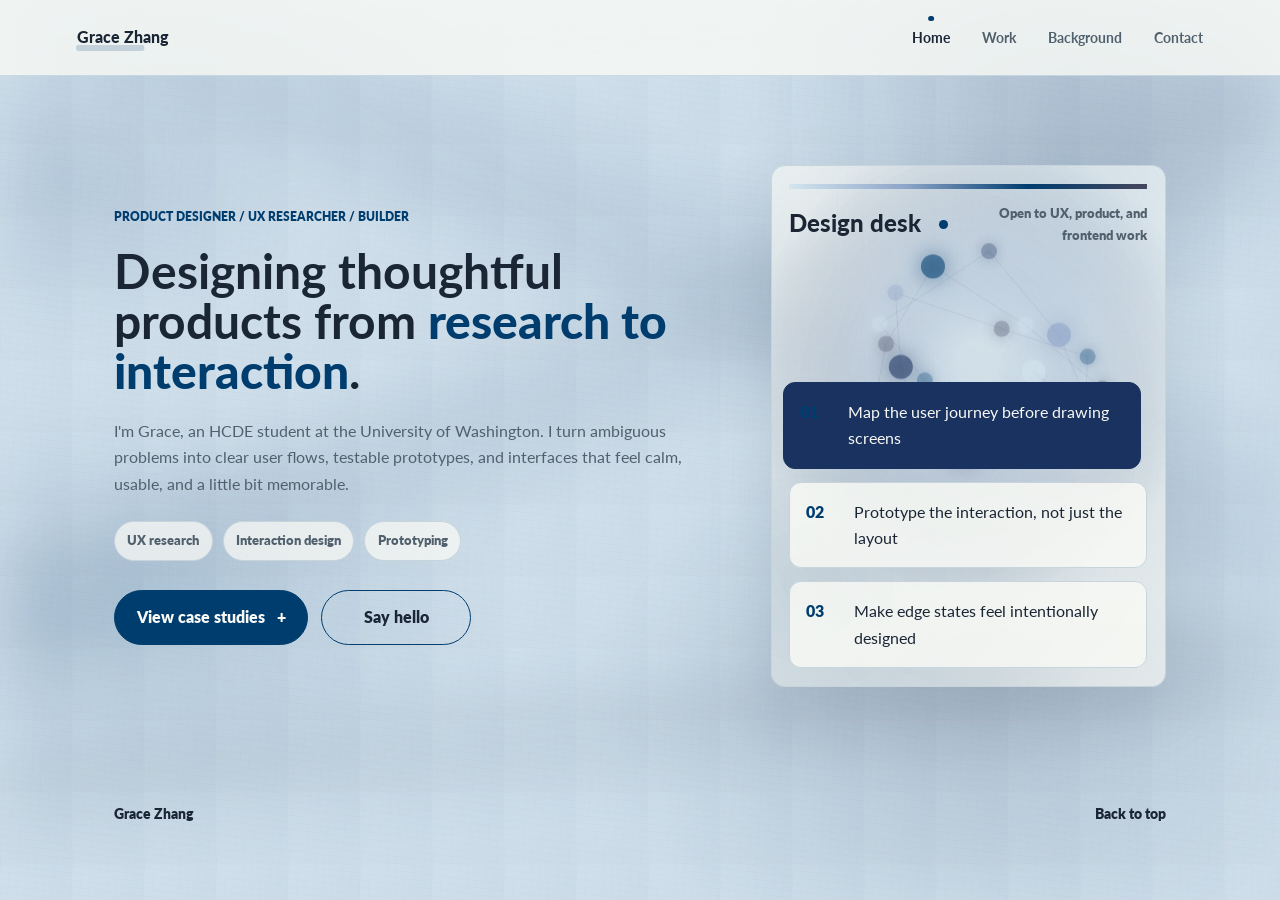
==== index.html @ 39a359a8 "Simplify footer labels" ====
<!doctype html>
<html lang="en">
  <head>
    <meta charset="UTF-8" />
    <meta name="viewport" content="width=device-width, initial-scale=1.0" />
    <meta
      name="description"
      content="Grace Zhang is a designer and engineer creating thoughtful, accessible digital products."
    />
    <title>Grace Zhang | Portfolio</title>
    <link rel="preconnect" href="https://fonts.googleapis.com" />
    <link rel="preconnect" href="https://fonts.gstatic.com" crossorigin />
    <link
      href="https://fonts.googleapis.com/css2?family=Lato:wght@400;700;900&display=swap"
      rel="stylesheet"
    />
    <link rel="stylesheet" href="assets/css/styles.css" />
  </head>
  <body data-page="home">
    <div class="cursor-dot" aria-hidden="true"></div>

    <header class="site-header" data-header>
      <a class="brand magnetic" href="./" aria-label="Grace Zhang home">Grace Zhang</a>
      <button class="nav-toggle" type="button" aria-label="Open navigation" aria-expanded="false">
        <span></span>
        <span></span>
      </button>
      <nav class="site-nav" aria-label="Primary navigation">
        <a class="active magnetic" data-page="home" href="./">Home</a>
        <a class="magnetic" data-page="work" href="work/">Work</a>
        <a class="magnetic" data-page="background" href="background/">Background</a>
        <a class="magnetic" data-page="contact" href="contact/">Contact</a>
      </nav>
    </header>

    <main>
      <section class="hero section-shell" id="home">
        <div class="hero-copy reveal">
          <p class="eyebrow">Product Designer / UX Researcher / Builder</p>
          <h1>
            Designing thoughtful products from
            <span>research to interaction</span>.
          </h1>
          <p class="lede">
            I'm Grace, an HCDE student at the University of Washington. I turn ambiguous
            problems into clear user flows, testable prototypes, and interfaces that feel calm,
            usable, and a little bit memorable.
          </p>
          <div class="hero-proof" aria-label="Portfolio focus areas">
            <span>UX research</span>
            <span>Interaction design</span>
            <span>Prototyping</span>
          </div>
          <div class="hero-actions">
            <a class="button primary magnetic" href="work/">
              View case studies
              <span aria-hidden="true">+</span>
            </a>
            <a class="button ghost magnetic" href="contact/">Say hello</a>
          </div>
        </div>

        <div class="signal-lab reveal" data-tilt>
          <canvas class="signal-canvas" data-signal-canvas aria-hidden="true"></canvas>
          <div class="lab-header">
            <span>Design desk</span>
            <span class="pulse">Open to UX, product, and frontend work</span>
          </div>
          <div class="note-stack" aria-label="Current design interests">
            <button class="note active" type="button" data-note="systems">
              <span>01</span>
              Map the user journey before drawing screens
            </button>
            <button class="note" type="button" data-note="access">
              <span>02</span>
              Prototype the interaction, not just the layout
            </button>
            <button class="note" type="button" data-note="motion">
              <span>03</span>
              Make edge states feel intentionally designed
            </button>
          </div>
        </div>
      </section>
    </main>

    <footer class="site-footer">
      <span>Grace Zhang</span>
      <a href="./">Back to top</a>
    </footer>

    <script src="assets/js/script.js"></script>
  </body>
</html>
---- assets/css/styles.css ----
:root {
  --paper: #f8f9f5;
  --paper-warm: #eef4f5;
  --ink: #1b2635;
  --muted: #51606d;
  --line: #c7d4dc;
  --moon-white: #d4e5ef;
  --star-blue: #bcd4e7;
  --clear-mountain: #a3bbd8;
  --orient-white: #8ba3c7;
  --soft-blue: #6b798e;
  --pine-blue: #455a78;
  --green-black: #45475e;
  --deep-blue: #003d6f;
  --dark-wash: #19325f;
  --focus: #005f9f;
  --white: #ffffff;
  --shadow: 0 22px 70px rgba(25, 38, 55, 0.12);
}

* {
  box-sizing: border-box;
}

html {
  scroll-behavior: smooth;
}

body {
  margin: 0;
  background:
    radial-gradient(ellipse at 18% 8%, rgba(212, 229, 239, 0.78), transparent 25rem),
    radial-gradient(ellipse at 92% 22%, rgba(139, 163, 199, 0.4), transparent 24rem),
    radial-gradient(ellipse at 70% 88%, rgba(0, 61, 111, 0.16), transparent 28rem),
    linear-gradient(180deg, rgba(255, 255, 255, 0.5), transparent 28rem),
    linear-gradient(90deg, rgba(27, 38, 53, 0.026) 1px, transparent 1px),
    linear-gradient(rgba(27, 38, 53, 0.023) 1px, transparent 1px),
    var(--paper);
  background-size: 72px 72px;
  color: var(--ink);
  font-family: Lato, system-ui, -apple-system, BlinkMacSystemFont, "Segoe UI", sans-serif;
  font-size: 16px;
  line-height: 1.65;
  min-height: 100vh;
  position: relative;
}

body::before,
body::after {
  content: "";
  inset: 0;
  pointer-events: none;
  position: fixed;
  z-index: -1;
}

body::before {
  background:
    radial-gradient(ellipse at 5% 20%, rgba(0, 61, 111, 0.13), transparent 16rem),
    radial-gradient(ellipse at 83% 10%, rgba(25, 50, 95, 0.18), transparent 19rem),
    radial-gradient(ellipse at 9% 68%, rgba(0, 61, 111, 0.14), transparent 24rem),
    radial-gradient(ellipse at 76% 78%, rgba(69, 90, 120, 0.22), transparent 23rem),
    linear-gradient(158deg, transparent 0 38%, rgba(25, 50, 95, 0.07) 41% 45%, transparent 51%),
    linear-gradient(24deg, transparent 0 58%, rgba(0, 61, 111, 0.08) 61% 66%, transparent 72%),
    linear-gradient(174deg, transparent 0 72%, rgba(107, 121, 142, 0.12) 73% 78%, transparent 83%);
  filter: blur(28px);
  opacity: 0.98;
}

body::after {
  background-image:
    radial-gradient(circle at 22% 18%, rgba(255, 255, 255, 0.45), transparent 11rem),
    radial-gradient(circle at 90% 58%, rgba(255, 255, 255, 0.36), transparent 13rem),
    repeating-linear-gradient(7deg, rgba(27, 38, 53, 0.018) 0 1px, transparent 1px 7px),
    repeating-linear-gradient(93deg, rgba(27, 38, 53, 0.014) 0 1px, transparent 1px 9px);
  mix-blend-mode: multiply;
  opacity: 0.5;
}

.ink-wash {
  background:
    radial-gradient(circle at 42% 46%, rgba(0, 61, 111, 0.2), rgba(139, 163, 199, 0.14) 34%, transparent 68%),
    radial-gradient(circle at 64% 35%, rgba(212, 229, 239, 0.28), transparent 28%),
    radial-gradient(circle at 30% 72%, rgba(25, 50, 95, 0.12), transparent 36%);
  border-radius: 46% 54% 52% 48% / 42% 52% 48% 58%;
  filter: blur(9px);
  height: var(--ink-size, 13rem);
  left: var(--ink-x, 50%);
  mix-blend-mode: multiply;
  opacity: 0;
  pointer-events: none;
  position: fixed;
  top: var(--ink-y, 50%);
  transform: translate(-50%, -50%) scale(0.36) rotate(var(--ink-rotate, 0deg));
  width: var(--ink-size, 13rem);
  z-index: 12;
}

.ink-wash::after {
  background:
    repeating-linear-gradient(11deg, rgba(255, 255, 255, 0.18) 0 1px, transparent 1px 8px),
    repeating-linear-gradient(97deg, rgba(27, 38, 53, 0.04) 0 1px, transparent 1px 10px);
  border-radius: inherit;
  content: "";
  inset: 0;
  mix-blend-mode: screen;
  opacity: 0.4;
  position: absolute;
}

.ink-wash.is-visible {
  animation: inkBloom 900ms ease-out forwards;
}

body.nav-open {
  overflow: hidden;
}

a {
  color: inherit;
  text-decoration: none;
}

main a:not(.button):not(.case-card a):not(.contact-link) {
  text-decoration: underline;
  text-decoration-thickness: 0.08em;
  text-underline-offset: 0.18em;
}

button {
  font: inherit;
}

:focus-visible {
  outline: 3px solid var(--focus);
  outline-offset: 4px;
}

.cursor-dot {
  display: none;
}

.site-header {
  align-items: center;
  background: rgba(248, 249, 245, 0.82);
  backdrop-filter: blur(20px) saturate(120%);
  border-bottom: 1px solid rgba(139, 163, 199, 0.36);
  display: flex;
  height: 76px;
  justify-content: space-between;
  left: 0;
  padding: 0 clamp(1.2rem, 6vw, 5rem);
  position: sticky;
  top: 0;
  transition: box-shadow 180ms ease, height 180ms ease;
  width: 100%;
  z-index: 20;
}

.site-header.scrolled {
  box-shadow: 0 14px 42px rgba(25, 50, 95, 0.09);
  height: 66px;
}

.brand {
  align-items: center;
  color: var(--ink);
  display: inline-flex;
  font-size: 1rem;
  font-weight: 900;
  height: 2.5rem;
  justify-content: center;
  min-width: max-content;
  position: relative;
}

.brand::after {
  background: rgba(0, 61, 111, 0.18);
  border-radius: 999px;
  bottom: 0.42rem;
  content: "";
  height: 0.38rem;
  left: -0.08rem;
  position: absolute;
  right: -0.08rem;
  transform: scaleX(0.72);
  transform-origin: left;
  transition: transform 180ms ease, background 180ms ease;
  z-index: -1;
}

.brand:hover::after {
  background: rgba(0, 61, 111, 0.26);
  transform: scaleX(1);
}

.site-nav {
  align-items: center;
  display: flex;
  gap: clamp(1rem, 2.8vw, 2rem);
  font-size: 0.875rem;
  font-weight: 700;
}

.site-nav a {
  color: var(--muted);
  position: relative;
  transition: color 180ms ease;
}

.site-nav a::before {
  background: var(--deep-blue);
  border-radius: 50%;
  content: "";
  height: 0.36rem;
  left: 50%;
  opacity: 0;
  position: absolute;
  top: -0.64rem;
  transform: translateX(-50%) scale(0.3);
  transition: opacity 180ms ease, transform 180ms ease;
  width: 0.36rem;
}

.site-nav a:hover,
.site-nav a.active {
  color: var(--ink);
}

.site-nav a:hover::before,
.site-nav a.active::before {
  opacity: 1;
  transform: translateX(-50%) scale(1);
}

.nav-toggle {
  background: transparent;
  border: 0;
  display: none;
  height: 2.5rem;
  padding: 0;
  position: relative;
  width: 2.5rem;
}

.nav-toggle span {
  background: var(--ink);
  display: block;
  height: 2px;
  left: 0.55rem;
  position: absolute;
  transition: transform 180ms ease;
  width: 1.45rem;
}

.nav-toggle span:first-child {
  top: 0.9rem;
}

.nav-toggle span:last-child {
  top: 1.45rem;
}

.nav-open .nav-toggle span:first-child {
  transform: translateY(0.28rem) rotate(45deg);
}

.nav-open .nav-toggle span:last-child {
  transform: translateY(-0.28rem) rotate(-45deg);
}

.section-shell {
  margin: 0 auto;
  max-width: 1180px;
  padding: clamp(3.5rem, 6vw, 5.25rem) clamp(1.2rem, 5vw, 4rem);
}

.hero {
  align-items: center;
  display: grid;
  gap: clamp(2rem, 5vw, 4rem);
  grid-template-columns: minmax(0, 1.02fr) minmax(280px, 0.68fr);
  min-height: min(700px, calc(100vh - 76px));
}

.eyebrow {
  color: var(--deep-blue);
  font-size: 0.75rem;
  font-weight: 800;
  letter-spacing: 0;
  margin: 0 0 1.25rem;
  text-transform: uppercase;
}

h1,
h2,
h3,
p {
  margin-top: 0;
}

h1,
h2 {
  letter-spacing: 0;
}

h1 {
  font-size: clamp(2.25rem, 4vw, 3rem);
  line-height: 1.04;
  margin-bottom: 1.35rem;
  max-width: 720px;
}

.page-title {
  font-size: clamp(2.25rem, 3.5vw, 3rem);
  line-height: 1.12;
  margin-bottom: 0;
  max-width: 760px;
}

h1 span {
  color: var(--deep-blue);
  font-style: normal;
  font-weight: 900;
}

h2 {
  font-size: clamp(1.5rem, 2.4vw, 2rem);
  line-height: 1.08;
  margin-bottom: 0;
  max-width: 820px;
}

h3 {
  font-size: clamp(1.25rem, 1.8vw, 1.5rem);
  line-height: 1.12;
  margin-bottom: 1rem;
}

.case-content h2 {
  font-size: clamp(1.5rem, 2.4vw, 2rem);
  line-height: 1.12;
  margin-bottom: 1rem;
}

.lede {
  color: var(--muted);
  font-size: clamp(1rem, 1.2vw, 1.125rem);
  max-width: 36rem;
}

.hero-proof {
  display: flex;
  flex-wrap: wrap;
  gap: 0.6rem;
  margin-top: 1.5rem;
}

.hero-proof span {
  background: rgba(248, 249, 245, 0.74);
  border: 1px solid var(--line);
  border-radius: 999px;
  color: var(--muted);
  font-size: 0.8125rem;
  font-weight: 800;
  padding: 0.52rem 0.78rem;
}

.hero-actions {
  display: flex;
  flex-wrap: wrap;
  gap: 0.8rem;
  margin-top: 1.8rem;
}

.button {
  align-items: center;
  border: 1px solid var(--deep-blue);
  border-radius: 999px;
  display: inline-flex;
  font-weight: 800;
  gap: 0.75rem;
  justify-content: center;
  min-height: 3.4rem;
  min-width: 9.4rem;
  padding: 0.85rem 1.35rem;
  transition: background 180ms ease, color 180ms ease, transform 180ms ease, box-shadow 180ms ease;
}

.button.primary {
  background: var(--deep-blue);
  color: var(--paper);
}

.button.ghost {
  color: var(--ink);
}

.button:hover {
  box-shadow: 0 16px 34px rgba(0, 61, 111, 0.16);
  transform: translateY(-3px);
}

.button.primary:hover {
  background: var(--dark-wash);
  border-color: var(--dark-wash);
}

.signal-lab {
  background:
    radial-gradient(ellipse at 50% 48%, rgba(25, 50, 95, 0.12), transparent 17rem),
    radial-gradient(circle at 80% 10%, rgba(212, 229, 239, 0.54), transparent 18rem),
    radial-gradient(circle at 10% 80%, rgba(0, 61, 111, 0.13), transparent 18rem),
    rgba(248, 249, 245, 0.68);
  border: 1px solid var(--line);
  border-radius: 14px;
  box-shadow: var(--shadow);
  min-height: 420px;
  overflow: hidden;
  padding: 1.1rem;
  position: relative;
  transform-style: preserve-3d;
  transition: transform 180ms ease;
}

.signal-lab::after {
  background:
    linear-gradient(90deg, var(--moon-white), var(--orient-white), var(--deep-blue), var(--green-black));
  content: "";
  height: 5px;
  left: 1.1rem;
  position: absolute;
  right: 1.1rem;
  top: 1.1rem;
}

.signal-canvas {
  height: 100%;
  inset: 0;
  position: absolute;
  width: 100%;
}

.lab-header,
.note-stack {
  position: relative;
  z-index: 2;
}

.lab-header {
  align-items: flex-start;
  display: flex;
  justify-content: space-between;
  padding-top: 1.2rem;
}

.lab-header span:first-child {
  font-size: 1.5rem;
  font-weight: 900;
}

.pulse {
  align-items: center;
  color: var(--muted);
  display: inline-flex;
  font-size: 0.8125rem;
  font-weight: 800;
  gap: 0.5rem;
  max-width: 13rem;
  text-align: right;
}

.pulse::before {
  animation: pulse 1500ms ease-in-out infinite;
  background: var(--deep-blue);
  border-radius: 50%;
  content: "";
  flex: 0 0 auto;
  height: 0.55rem;
  width: 0.55rem;
}

.note-stack {
  display: grid;
  gap: 0.8rem;
  margin-top: 8.5rem;
}

.note {
  background: rgba(248, 249, 245, 0.84);
  border: 1px solid var(--line);
  border-radius: 12px;
  color: var(--ink);
  cursor: pointer;
  display: grid;
  gap: 0.7rem;
  grid-template-columns: 2.25rem 1fr;
  padding: 1rem;
  text-align: left;
  transition: background 180ms ease, border-color 180ms ease, transform 180ms ease;
}

.note span {
  color: var(--deep-blue);
  font-weight: 800;
}

.note:hover,
.note.active {
  background: var(--dark-wash);
  border-color: var(--dark-wash);
  color: var(--paper);
  transform: translateX(-6px);
}

.section-kicker {
  display: grid;
  gap: 1.2rem;
  grid-template-columns: minmax(8rem, 0.2fr) 1fr;
  margin-bottom: clamp(1.5rem, 4vw, 2.5rem);
}

.work {
  border-top: 1px solid var(--line);
}

.project-filters {
  display: flex;
  flex-wrap: wrap;
  gap: 0.7rem;
  justify-content: flex-end;
  margin: 0 0 1.4rem;
}

.filter {
  background: transparent;
  border: 1px solid var(--line);
  border-radius: 999px;
  color: var(--muted);
  cursor: pointer;
  font-weight: 800;
  padding: 0.55rem 0.95rem;
  transition: background 180ms ease, border-color 180ms ease, color 180ms ease, transform 180ms ease;
}

.filter:hover,
.filter.active {
  background: var(--deep-blue);
  border-color: var(--deep-blue);
  color: var(--paper);
  transform: translateY(-2px);
}

.case-grid {
  display: grid;
  gap: 1.1rem;
  grid-template-columns: repeat(2, minmax(0, 1fr));
}

.case-card {
  background:
    radial-gradient(ellipse at 0% 100%, rgba(0, 61, 111, 0.08), transparent 16rem),
    radial-gradient(circle at 100% 0%, rgba(212, 229, 239, 0.42), transparent 13rem),
    rgba(248, 249, 245, 0.8);
  border: 1px solid var(--line);
  border-radius: 14px;
  overflow: hidden;
  transition: border-color 180ms ease, box-shadow 180ms ease, transform 180ms ease;
}

.case-card.featured {
  grid-column: 1 / -1;
}

.case-card a {
  display: grid;
  min-height: 100%;
}

.case-card.featured a {
  grid-template-columns: minmax(0, 0.92fr) minmax(320px, 1fr);
}

.case-card:hover {
  border-color: rgba(0, 61, 111, 0.42);
  box-shadow: var(--shadow);
  transform: translateY(-5px);
}

.case-card:hover .case-visual::after,
.contact-link:hover::after,
.timeline-item:hover::after {
  opacity: 1;
  transform: scale(1);
}

.case-visual {
  align-items: center;
  display: flex;
  justify-content: center;
  min-height: 18.5rem;
  overflow: hidden;
  padding: clamp(1.4rem, 4vw, 2.5rem);
  position: relative;
}

.case-visual::before {
  border: 1px solid rgba(27, 38, 53, 0.12);
  content: "";
  inset: 1rem;
  position: absolute;
}

.case-visual::after {
  background:
    radial-gradient(ellipse at center, rgba(0, 61, 111, 0.16), rgba(139, 163, 199, 0.08) 44%, transparent 72%);
  border-radius: 50% 43% 55% 45%;
  content: "";
  filter: blur(10px);
  height: 14rem;
  opacity: 0;
  position: absolute;
  right: -2rem;
  top: -2rem;
  transform: scale(0.8);
  transition: opacity 420ms ease, transform 420ms ease;
  width: 14rem;
}

.visual-carevan {
  background:
    radial-gradient(circle at 72% 20%, rgba(248, 249, 245, 0.86), transparent 13rem),
    radial-gradient(circle at 10% 75%, rgba(0, 61, 111, 0.2), transparent 16rem),
    linear-gradient(135deg, rgba(139, 163, 199, 0.34), transparent 54%),
    #eef4f5;
}

.visual-makeup {
  background:
    radial-gradient(circle at 80% 18%, rgba(248, 249, 245, 0.9), transparent 12rem),
    linear-gradient(135deg, rgba(188, 212, 231, 0.68), transparent 56%),
    #f3f7f8;
}

.visual-robot {
  background:
    radial-gradient(circle at 20% 80%, rgba(0, 61, 111, 0.18), transparent 15rem),
    linear-gradient(135deg, rgba(107, 121, 142, 0.24), transparent 58%),
    #eef3f5;
}

.visual-safemic {
  background:
    radial-gradient(circle at 82% 24%, rgba(248, 249, 245, 0.84), transparent 12rem),
    linear-gradient(135deg, rgba(69, 90, 120, 0.22), transparent 55%),
    #eff4f5;
}

.visual-basil {
  background:
    radial-gradient(circle at 74% 22%, rgba(248, 249, 245, 0.86), transparent 13rem),
    linear-gradient(135deg, rgba(163, 187, 216, 0.32), transparent 56%),
    repeating-linear-gradient(45deg, rgba(139, 163, 199, 0.2) 0 1px, transparent 1px 22px),
    #f8f9f5;
}

.visual-subzero {
  background:
    radial-gradient(circle at 80% 20%, rgba(248, 249, 245, 0.82), transparent 13rem),
    linear-gradient(135deg, rgba(25, 50, 95, 0.16), transparent 55%),
    #eef1f4;
}

.mock-window {
  background: var(--paper);
  border: 1px solid rgba(27, 38, 53, 0.18);
  border-radius: 12px;
  box-shadow: 0 22px 70px rgba(25, 50, 95, 0.14);
  display: grid;
  gap: 1rem;
  max-width: 38rem;
  padding: 1rem;
  position: relative;
  width: 100%;
  z-index: 1;
}

.mock-topbar {
  background:
    radial-gradient(circle at 0.5rem 50%, var(--moon-white) 0 0.22rem, transparent 0.24rem),
    radial-gradient(circle at 1.35rem 50%, var(--orient-white) 0 0.22rem, transparent 0.24rem),
    radial-gradient(circle at 2.2rem 50%, var(--deep-blue) 0 0.22rem, transparent 0.24rem),
    rgba(27, 38, 53, 0.06);
  border-radius: 999px;
  height: 1.2rem;
}

.mock-layout {
  display: grid;
  gap: 0.75rem;
  grid-template-columns: 1fr 1fr;
}

.mock-layout span {
  background: rgba(139, 163, 199, 0.22);
  border: 1px solid rgba(69, 90, 120, 0.16);
  border-radius: 10px;
  min-height: 5.5rem;
}

.mock-layout span:first-child {
  background: var(--dark-wash);
  grid-row: span 2;
  min-height: 12rem;
}

.mock-timeline {
  display: grid;
  gap: 0.55rem;
}

.mock-timeline i {
  background: rgba(27, 38, 53, 0.1);
  border-radius: 999px;
  display: block;
  height: 0.65rem;
}

.mock-timeline i:nth-child(2) {
  width: 78%;
}

.mock-timeline i:nth-child(3) {
  width: 56%;
}

.phone-frame {
  background: var(--dark-wash);
  border-radius: 2rem;
  box-shadow: 0 22px 70px rgba(25, 50, 95, 0.18);
  display: grid;
  gap: 0.75rem;
  min-height: 19rem;
  padding: 2.2rem 1rem 1rem;
  position: relative;
  width: min(13rem, 72%);
  z-index: 1;
}

.phone-frame::before {
  background: rgba(251, 250, 246, 0.5);
  border-radius: 999px;
  content: "";
  height: 0.34rem;
  left: 50%;
  position: absolute;
  top: 0.9rem;
  transform: translateX(-50%);
  width: 3rem;
}

.phone-frame span,
.phone-frame strong {
  background: var(--paper);
  border-radius: 8px;
  display: block;
}

.phone-frame span {
  min-height: 3rem;
}

.phone-frame span:nth-child(2) {
  background: var(--star-blue);
}

.phone-frame strong {
  min-height: 5.5rem;
}

.motion-board {
  display: grid;
  gap: 0.8rem;
  grid-template-columns: repeat(2, minmax(0, 1fr));
  position: relative;
  width: min(22rem, 86%);
  z-index: 1;
}

.motion-board span {
  aspect-ratio: 1;
  background: var(--paper);
  border: 1px solid rgba(27, 38, 53, 0.14);
  border-radius: 12px;
  box-shadow: 0 18px 50px rgba(25, 50, 95, 0.1);
}

.motion-board span:nth-child(1) {
  background: var(--deep-blue);
}

.motion-board span:nth-child(2) {
  background: var(--paper);
  transform: translateY(1.2rem);
}

.motion-board span:nth-child(3) {
  background: var(--pine-blue);
}

.motion-board span:nth-child(4) {
  background: var(--moon-white);
  transform: translateY(-1.2rem);
}

.app-preview {
  align-items: end;
  display: flex;
  gap: 0.9rem;
  justify-content: center;
  position: relative;
  width: min(24rem, 94%);
  z-index: 1;
}

.app-preview strong {
  color: var(--ink);
  font-size: clamp(2.25rem, 4vw, 3rem);
  font-weight: 900;
  line-height: 0.78;
  margin-left: 0.3rem;
}

.app-phone {
  background: var(--dark-wash);
  border-radius: 1.45rem;
  box-shadow: 0 18px 52px rgba(25, 26, 30, 0.16);
  display: grid;
  gap: 0.45rem;
  padding: 1.35rem 0.55rem 0.55rem;
  position: relative;
  width: 5.4rem;
}

.app-phone.small {
  width: 4.5rem;
}

.app-phone::before {
  background: rgba(251, 250, 246, 0.58);
  border-radius: 999px;
  content: "";
  height: 0.24rem;
  left: 50%;
  position: absolute;
  top: 0.55rem;
  transform: translateX(-50%);
  width: 1.6rem;
}

.app-phone span {
  background: var(--paper);
  border-radius: 0.65rem;
  display: block;
  min-height: 2.15rem;
}

.app-phone span:nth-child(2) {
  background: var(--star-blue);
}

.app-phone span:nth-child(3) {
  background: rgba(139, 163, 199, 0.7);
}

.urov-model {
  height: 13rem;
  position: relative;
  transform: rotate(-9deg);
  width: min(25rem, 90%);
  z-index: 1;
}

.urov-model span {
  background: var(--green-black);
  border: 1px solid rgba(27, 38, 53, 0.28);
  box-shadow: 0 20px 48px rgba(25, 50, 95, 0.16);
  position: absolute;
}

.urov-model span:nth-child(1) {
  border-radius: 999px;
  height: 4.2rem;
  left: 8%;
  top: 34%;
  width: 84%;
}

.urov-model span:nth-child(2) {
  background: #f4f1e8;
  height: 3.3rem;
  left: 25%;
  top: 40%;
  width: 38%;
}

.urov-model span:nth-child(3) {
  border-radius: 50%;
  height: 6.6rem;
  left: 0;
  top: 23%;
  width: 6.6rem;
}

.urov-model span:nth-child(4) {
  border-radius: 50%;
  height: 6.6rem;
  right: 0;
  top: 23%;
  width: 6.6rem;
}

.case-content {
  display: grid;
  gap: 0.9rem;
  padding: clamp(1.15rem, 2.5vw, 1.65rem);
}

.case-meta {
  color: var(--muted);
  display: flex;
  flex-wrap: wrap;
  font-size: 0.75rem;
  font-weight: 800;
  gap: 0.5rem;
  text-transform: uppercase;
}

.case-meta span {
  border: 1px solid var(--line);
  border-radius: 999px;
  padding: 0.35rem 0.55rem;
}

.case-content p {
  color: var(--muted);
  margin-bottom: 0;
}

.case-details {
  border-top: 1px solid var(--line);
  display: grid;
  gap: 1rem;
  margin: 1rem 0 0;
  padding-top: 1rem;
}

.case-details div {
  display: grid;
  gap: 0.5rem;
  grid-template-columns: 5rem 1fr;
}

.case-details dt {
  color: var(--ink);
  font-size: 0.75rem;
  font-weight: 800;
  text-transform: uppercase;
}

.case-details dd {
  color: var(--muted);
  margin: 0;
}

.case-card.is-hidden {
  display: none;
}

.case-card:focus-within {
  border-color: var(--focus);
  box-shadow: 0 0 0 3px rgba(0, 95, 159, 0.18), var(--shadow);
}

.background {
  background:
    radial-gradient(circle at 85% 15%, rgba(139, 163, 199, 0.26), transparent 23rem),
    radial-gradient(circle at 15% 78%, rgba(212, 229, 239, 0.65), transparent 22rem),
    var(--paper-warm);
  border-block: 1px solid var(--line);
}

.background-grid {
  display: grid;
  gap: clamp(1.35rem, 3vw, 2.4rem);
}

.resume-page .section-kicker {
  margin-bottom: 0;
}

.resume-section {
  display: grid;
  gap: 1.1rem;
}

.about-panel {
  background:
    radial-gradient(circle at 92% 8%, rgba(212, 229, 239, 0.62), transparent 18rem),
    rgba(248, 249, 245, 0.62);
  border: 1px solid var(--line);
  border-radius: 14px;
  grid-template-columns: minmax(13rem, 0.58fr) minmax(0, 1fr);
  padding: clamp(1.2rem, 4vw, 2rem);
}

.about-panel h2,
.resume-heading h2 {
  font-size: clamp(1.5rem, 2.4vw, 2rem);
  line-height: 1.12;
  margin: 0;
  max-width: 40rem;
}

.about-copy {
  color: var(--muted);
  display: grid;
  gap: 0.9rem;
}

.about-copy p {
  margin-bottom: 0;
}

.resume-heading {
  display: grid;
  gap: 0.35rem;
  max-width: 48rem;
}

.resume-grid {
  align-items: start;
  grid-template-columns: 1fr;
  margin-top: 0.75rem;
}

.skill-groups,
.recognition-grid {
  display: grid;
  gap: 0.9rem;
  grid-template-columns: repeat(3, minmax(0, 1fr));
}

.skill-groups article,
.recognition-grid article {
  background: rgba(248, 249, 245, 0.64);
  border: 1px solid var(--line);
  border-radius: 14px;
  min-height: 8.75rem;
  padding: 1rem;
}

.skill-groups h3,
.recognition-grid h3 {
  font-size: clamp(1.125rem, 1.6vw, 1.375rem);
  line-height: 1.18;
  margin-bottom: 0.75rem;
}

.recognition-grid article {
  border-left: 4px solid rgba(0, 61, 111, 0.42);
  overflow-wrap: anywhere;
}

.recognition-grid p {
  color: var(--muted);
  margin-bottom: 0;
}

.timeline {
  display: grid;
  gap: 0;
}

.timeline-item {
  background:
    linear-gradient(90deg, rgba(248, 249, 245, 0.72), rgba(248, 249, 245, 0.44)),
    radial-gradient(ellipse at 100% 0%, rgba(212, 229, 239, 0.38), transparent 16rem);
  border: 0;
  border-left: 2px solid rgba(0, 61, 111, 0.34);
  border-radius: 0 14px 14px 0;
  display: grid;
  gap: 0.65rem 1.7rem;
  grid-template-columns: minmax(11.5rem, 0.26fr) minmax(0, 1fr);
  padding: 1.1rem 1.25rem 1.25rem 1.45rem;
  position: relative;
  transition: border-color 180ms ease, box-shadow 180ms ease, transform 180ms ease;
}

.timeline-item::before {
  background: var(--deep-blue);
  border: 3px solid var(--paper-warm);
  border-radius: 50%;
  content: "";
  height: 0.9rem;
  left: -0.55rem;
  position: absolute;
  top: 1.4rem;
  width: 0.9rem;
}

.timeline-item:hover {
  border-color: rgba(0, 61, 111, 0.32);
  box-shadow: 0 18px 55px rgba(25, 50, 95, 0.08);
  transform: translateX(6px);
}

.timeline-item::after,
.contact-link::after {
  background:
    radial-gradient(ellipse at center, rgba(139, 163, 199, 0.22), transparent 62%);
  border-radius: 45% 55% 48% 52%;
  content: "";
  filter: blur(12px);
  height: 8rem;
  opacity: 0;
  pointer-events: none;
  position: absolute;
  right: 0.8rem;
  top: 0.4rem;
  transform: scale(0.72);
  transition: opacity 420ms ease, transform 420ms ease;
  width: 8rem;
}

.timeline-date {
  color: var(--muted);
  font-size: 0.75rem;
  font-weight: 800;
  text-transform: uppercase;
}

.timeline .timeline-date {
  color: var(--deep-blue);
  font-size: clamp(1rem, 1.4vw, 1.125rem);
  line-height: 1.25;
  padding-top: 0.1rem;
}

.timeline-item h2,
.timeline-item h3 {
  font-size: clamp(1.25rem, 1.8vw, 1.5rem);
  margin-bottom: 0;
}

.timeline-item p {
  color: var(--muted);
  grid-column: 2;
  margin-bottom: 0;
}

.timeline-tags {
  display: flex;
  flex-wrap: wrap;
  gap: 0.5rem;
  grid-column: 2;
}

.timeline-tags span {
  border: 1px solid var(--line);
  border-radius: 999px;
  color: var(--muted);
  font-size: 0.75rem;
  font-weight: 800;
  padding: 0.35rem 0.55rem;
}

.contact-panel p {
  color: var(--muted);
}

.contact-panel {
  background:
    radial-gradient(circle at 92% 0%, rgba(212, 229, 239, 0.55), transparent 18rem),
    rgba(248, 249, 245, 0.66);
  border: 1px solid var(--deep-blue);
  border-radius: 14px;
  display: grid;
  gap: 1.5rem;
  justify-items: start;
  padding: clamp(1.4rem, 5vw, 3rem);
  position: relative;
}

.contact-panel::before {
  background: linear-gradient(90deg, var(--moon-white), var(--orient-white), var(--deep-blue));
  content: "";
  height: 1.25rem;
  position: absolute;
  right: clamp(1rem, 4vw, 2rem);
  top: -0.62rem;
  width: min(15rem, 40%);
}

.contact-panel h2 {
  max-width: 900px;
}

.contact-panel p {
  font-size: 1rem;
  max-width: 38rem;
}

.contact-panel .eyebrow {
  font-size: 0.75rem;
}

.contact-links {
  display: grid;
  gap: 0.8rem;
  width: 100%;
}

.contact-link {
  align-items: center;
  border: 1px solid var(--line);
  border-radius: 12px;
  color: var(--muted);
  display: grid;
  gap: 0.25rem;
  padding: 1.1rem;
  position: relative;
  transition: border-color 180ms ease, box-shadow 180ms ease, color 180ms ease, transform 180ms ease;
}

.contact-link span {
  color: var(--ink);
  font-weight: 800;
}

.contact-link:hover {
  border-color: rgba(0, 61, 111, 0.42);
  box-shadow: 0 16px 42px rgba(25, 50, 95, 0.08);
  color: var(--deep-blue);
  transform: translateY(-3px);
}

.site-footer {
  align-items: center;
  color: var(--muted);
  display: flex;
  font-size: 0.875rem;
  gap: 1rem;
  justify-content: space-between;
  margin: 0 auto;
  max-width: 1180px;
  padding: 1.6rem clamp(1.2rem, 5vw, 4rem);
}

.site-footer a,
.site-footer span:first-child {
  color: var(--ink);
  font-weight: 800;
}

.reveal {
  opacity: 0;
  transform: translateY(22px);
  transition: opacity 520ms ease, transform 520ms ease;
}

.reveal.in-view {
  opacity: 1;
  transform: translateY(0);
}

@keyframes pulse {
  0%,
  100% {
    box-shadow: 0 0 0 0 rgba(0, 61, 111, 0.32);
  }

  50% {
    box-shadow: 0 0 0 8px rgba(0, 61, 111, 0);
  }
}

@keyframes inkBloom {
  0% {
    opacity: 0;
    transform: translate(-50%, -50%) scale(0.25) rotate(var(--ink-rotate, 0deg));
  }

  22% {
    opacity: 0.34;
  }

  100% {
    opacity: 0;
    transform: translate(-50%, -50%) scale(1.2) rotate(var(--ink-rotate, 0deg));
  }
}

@media (hover: hover) and (pointer: fine) {
  .cursor-dot {
    background: var(--deep-blue);
    border-radius: 50%;
    display: block;
    height: 0.68rem;
    left: 0;
    opacity: 0;
    pointer-events: none;
    position: fixed;
    top: 0;
    transform: translate(-50%, -50%);
    transition: opacity 140ms ease;
    width: 0.68rem;
    z-index: 50;
  }

  body:hover .cursor-dot {
    opacity: 0.84;
  }
}

@media (max-width: 980px) {
  .hero,
  .section-kicker {
    grid-template-columns: 1fr;
  }

  .hero {
    min-height: auto;
  }

  .signal-lab {
    min-height: 430px;
  }

  .case-grid,
  .case-card.featured a {
    grid-template-columns: 1fr;
  }

  .about-panel,
  .resume-grid,
  .resume-heading {
    grid-template-columns: 1fr;
  }

  .skill-groups,
  .recognition-grid {
    grid-template-columns: repeat(2, minmax(0, 1fr));
  }

}

@media (max-width: 720px) {
  .site-header {
    padding: 0 1.2rem;
  }

  .nav-toggle {
    display: block;
  }

  .site-nav {
    align-items: flex-start;
    background: var(--ink);
    color: var(--paper);
    flex-direction: column;
    gap: 1rem;
    inset: 76px 0 auto 0;
    padding: 1.2rem;
    position: fixed;
    transform: translateY(-140%);
    transition: transform 220ms ease;
  }

  .site-nav a {
    color: var(--paper);
  }

  .nav-open .site-nav {
    transform: translateY(0);
  }

  .section-shell {
    padding: 3.25rem 1.2rem;
  }

  h1 {
    font-size: clamp(2.25rem, 8vw, 3rem);
    line-height: 1.08;
  }

  .page-title {
    font-size: clamp(2.25rem, 7vw, 3rem);
    line-height: 1.08;
  }

  .hero {
    gap: 2rem;
  }

  .hero-actions,
  .button {
    width: 100%;
  }

  .signal-lab {
    min-height: auto;
    padding: 0.9rem;
  }

  .signal-canvas {
    display: none;
  }

  .lab-header {
    flex-direction: column;
    gap: 0.3rem;
  }

  .lab-header span:first-child {
    font-size: 1.5rem;
  }

  .pulse {
    text-align: left;
  }

  .note-stack {
    gap: 0.6rem;
    margin-top: 1.5rem;
  }

  .note {
    font-size: 0.875rem;
    gap: 0.5rem;
    grid-template-columns: 1.8rem 1fr;
    line-height: 1.45;
    padding: 0.58rem 0.65rem;
  }

  .project-filters {
    justify-content: flex-start;
  }

  .case-visual {
    min-height: 13rem;
    padding: 1.1rem;
  }

  .mock-window {
    gap: 0.65rem;
    padding: 0.75rem;
  }

  .mock-layout {
    gap: 0.5rem;
  }

  .mock-layout span {
    min-height: 3.8rem;
  }

  .mock-layout span:first-child {
    min-height: 8.1rem;
  }

  .phone-frame {
    min-height: 14.5rem;
    width: min(10.5rem, 72%);
  }

  .app-phone {
    width: 4.5rem;
  }

  .app-phone.small {
    width: 3.7rem;
  }

  .urov-model {
    height: 10rem;
  }

  .case-details div {
    grid-template-columns: 1fr;
  }

  .timeline-item,
  .timeline-item p,
  .timeline-tags {
    grid-column: auto;
    grid-template-columns: 1fr;
  }

  .skill-groups,
  .recognition-grid {
    grid-template-columns: 1fr;
  }

  .skill-groups article,
  .recognition-grid article {
    min-height: auto;
  }

  .site-footer {
    align-items: flex-start;
    flex-direction: column;
  }
}

@media (max-width: 420px) {
  .case-content h2,
  h3 {
    font-size: clamp(1.25rem, 7vw, 1.5rem);
  }

  .app-preview {
    gap: 0.55rem;
  }

  .app-preview strong {
    font-size: 2.25rem;
  }
}

@media (prefers-reduced-motion: reduce) {
  *,
  *::before,
  *::after {
    animation-duration: 0.01ms !important;
    scroll-behavior: auto !important;
    transition-duration: 0.01ms !important;
  }

  .reveal {
    opacity: 1;
    transform: none;
  }
}
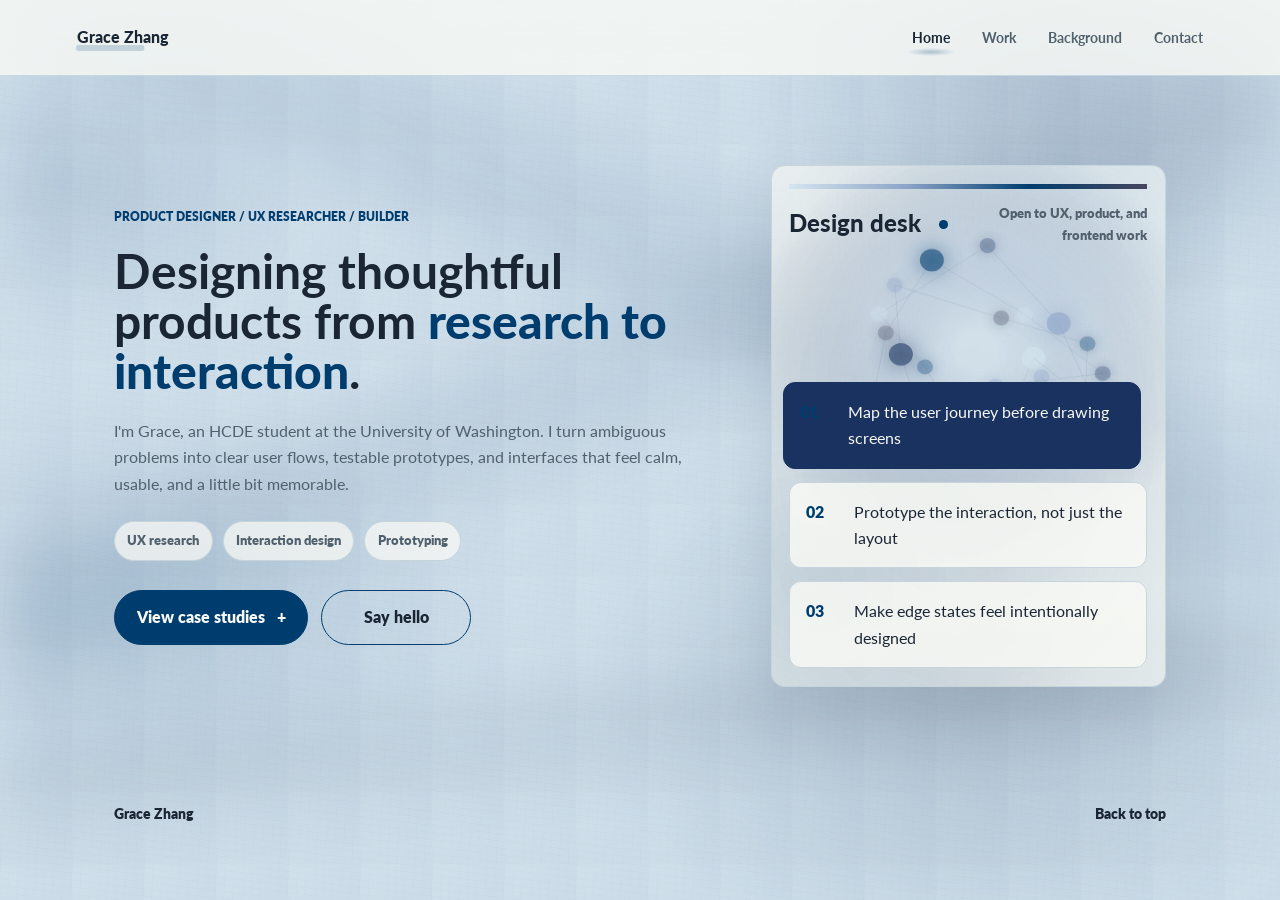
==== commit f818c800: "Remove custom cursor dot" ====
--- a/index.html
+++ b/index.html
@@ -17,8 +17,6 @@
     <link rel="stylesheet" href="assets/css/styles.css" />
   </head>
   <body data-page="home">
-    <div class="cursor-dot" aria-hidden="true"></div>
-
     <header class="site-header" data-header>
       <a class="brand magnetic" href="./" aria-label="Grace Zhang home">Grace Zhang</a>
       <button class="nav-toggle" type="button" aria-label="Open navigation" aria-expanded="false">
--- a/assets/css/styles.css
+++ b/assets/css/styles.css
@@ -136,10 +136,6 @@
   outline-offset: 4px;
 }
 
-.cursor-dot {
-  display: none;
-}
-
 .site-header {
   align-items: center;
   background: rgba(248, 249, 245, 0.82);
@@ -209,17 +205,20 @@
 }
 
 .site-nav a::before {
-  background: var(--deep-blue);
-  border-radius: 50%;
+  background:
+    radial-gradient(ellipse at 50% 50%, rgba(0, 61, 111, 0.28), rgba(139, 163, 199, 0.16) 54%, transparent 72%);
+  border-radius: 999px;
+  bottom: -0.42rem;
   content: "";
-  height: 0.36rem;
-  left: 50%;
+  height: 0.46rem;
+  left: -0.32rem;
   opacity: 0;
   position: absolute;
-  top: -0.64rem;
-  transform: translateX(-50%) scale(0.3);
+  right: -0.32rem;
+  transform: scaleX(0.36);
+  transform-origin: center;
   transition: opacity 180ms ease, transform 180ms ease;
-  width: 0.36rem;
+  z-index: -1;
 }
 
 .site-nav a:hover,
@@ -230,7 +229,7 @@
 .site-nav a:hover::before,
 .site-nav a.active::before {
   opacity: 1;
-  transform: translateX(-50%) scale(1);
+  transform: scaleX(1);
 }
 
 .nav-toggle {
@@ -1301,28 +1300,6 @@
   }
 }
 
-@media (hover: hover) and (pointer: fine) {
-  .cursor-dot {
-    background: var(--deep-blue);
-    border-radius: 50%;
-    display: block;
-    height: 0.68rem;
-    left: 0;
-    opacity: 0;
-    pointer-events: none;
-    position: fixed;
-    top: 0;
-    transform: translate(-50%, -50%);
-    transition: opacity 140ms ease;
-    width: 0.68rem;
-    z-index: 50;
-  }
-
-  body:hover .cursor-dot {
-    opacity: 0.84;
-  }
-}
-
 @media (max-width: 980px) {
   .hero,
   .section-kicker {
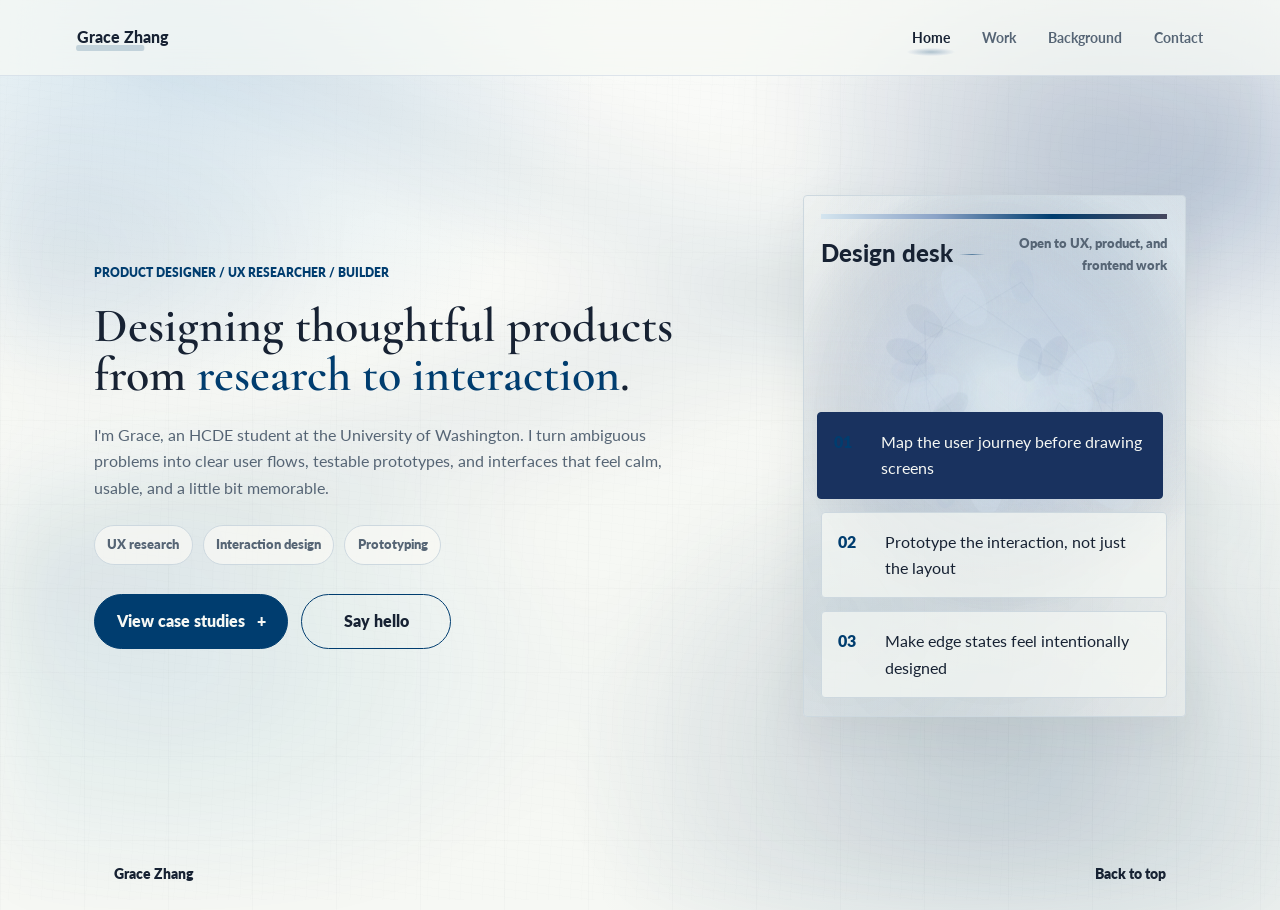
==== commit 34746f64: "Refine portfolio ink-wash art direction" ====
--- a/index.html
+++ b/index.html
@@ -11,7 +11,7 @@
     <link rel="preconnect" href="https://fonts.googleapis.com" />
     <link rel="preconnect" href="https://fonts.gstatic.com" crossorigin />
     <link
-      href="https://fonts.googleapis.com/css2?family=Lato:wght@400;700;900&display=swap"
+      href="https://fonts.googleapis.com/css2?family=Cormorant+Garamond:wght@500;600&family=Lato:wght@400;700;900&display=swap"
       rel="stylesheet"
     />
     <link rel="stylesheet" href="assets/css/styles.css" />
--- a/assets/css/styles.css
+++ b/assets/css/styles.css
@@ -1,9 +1,9 @@
 :root {
-  --paper: #f8f9f5;
-  --paper-warm: #eef4f5;
-  --ink: #1b2635;
-  --muted: #51606d;
-  --line: #c7d4dc;
+  --paper: #f6f8f4;
+  --paper-warm: #edf3f4;
+  --ink: #172233;
+  --muted: #566575;
+  --line: #cdd8df;
   --moon-white: #d4e5ef;
   --star-blue: #bcd4e7;
   --clear-mountain: #a3bbd8;
@@ -13,9 +13,11 @@
   --green-black: #45475e;
   --deep-blue: #003d6f;
   --dark-wash: #19325f;
+  --protective-indigo: #1a2445;
+  --mist-blue: #d9e8f0;
   --focus: #005f9f;
-  --white: #ffffff;
-  --shadow: 0 22px 70px rgba(25, 38, 55, 0.12);
+  --title-serif: "Cormorant Garamond", Georgia, "Times New Roman", serif;
+  --shadow: 0 18px 52px rgba(25, 38, 55, 0.075);
 }
 
 * {
@@ -29,14 +31,14 @@
 body {
   margin: 0;
   background:
-    radial-gradient(ellipse at 18% 8%, rgba(212, 229, 239, 0.78), transparent 25rem),
-    radial-gradient(ellipse at 92% 22%, rgba(139, 163, 199, 0.4), transparent 24rem),
-    radial-gradient(ellipse at 70% 88%, rgba(0, 61, 111, 0.16), transparent 28rem),
-    linear-gradient(180deg, rgba(255, 255, 255, 0.5), transparent 28rem),
-    linear-gradient(90deg, rgba(27, 38, 53, 0.026) 1px, transparent 1px),
-    linear-gradient(rgba(27, 38, 53, 0.023) 1px, transparent 1px),
+    radial-gradient(ellipse at 13% 7%, rgba(212, 229, 239, 0.9), transparent 27rem),
+    radial-gradient(ellipse at 94% 20%, rgba(139, 163, 199, 0.38), transparent 26rem),
+    radial-gradient(ellipse at 82% 86%, rgba(0, 61, 111, 0.12), transparent 30rem),
+    linear-gradient(180deg, rgba(255, 255, 255, 0.42), transparent 34rem),
+    linear-gradient(90deg, rgba(23, 34, 51, 0.018) 1px, transparent 1px),
+    linear-gradient(rgba(23, 34, 51, 0.016) 1px, transparent 1px),
     var(--paper);
-  background-size: 72px 72px;
+  background-size: auto, auto, auto, auto, 84px 84px, 84px 84px;
   color: var(--ink);
   font-family: Lato, system-ui, -apple-system, BlinkMacSystemFont, "Segoe UI", sans-serif;
   font-size: 16px;
@@ -56,25 +58,24 @@
 
 body::before {
   background:
-    radial-gradient(ellipse at 5% 20%, rgba(0, 61, 111, 0.13), transparent 16rem),
-    radial-gradient(ellipse at 83% 10%, rgba(25, 50, 95, 0.18), transparent 19rem),
-    radial-gradient(ellipse at 9% 68%, rgba(0, 61, 111, 0.14), transparent 24rem),
-    radial-gradient(ellipse at 76% 78%, rgba(69, 90, 120, 0.22), transparent 23rem),
-    linear-gradient(158deg, transparent 0 38%, rgba(25, 50, 95, 0.07) 41% 45%, transparent 51%),
-    linear-gradient(24deg, transparent 0 58%, rgba(0, 61, 111, 0.08) 61% 66%, transparent 72%),
-    linear-gradient(174deg, transparent 0 72%, rgba(107, 121, 142, 0.12) 73% 78%, transparent 83%);
-  filter: blur(28px);
-  opacity: 0.98;
+    radial-gradient(ellipse at 4% 28%, rgba(0, 61, 111, 0.1), transparent 19rem),
+    radial-gradient(ellipse at 84% 11%, rgba(25, 50, 95, 0.16), transparent 21rem),
+    radial-gradient(ellipse at 13% 74%, rgba(16, 104, 152, 0.12), transparent 28rem),
+    radial-gradient(ellipse at 76% 82%, rgba(69, 90, 120, 0.18), transparent 26rem),
+    linear-gradient(160deg, transparent 0 36%, rgba(25, 50, 95, 0.055) 41% 44%, transparent 52%),
+    linear-gradient(24deg, transparent 0 60%, rgba(0, 61, 111, 0.06) 63% 66%, transparent 74%);
+  filter: blur(34px);
+  opacity: 0.88;
 }
 
 body::after {
   background-image:
-    radial-gradient(circle at 22% 18%, rgba(255, 255, 255, 0.45), transparent 11rem),
-    radial-gradient(circle at 90% 58%, rgba(255, 255, 255, 0.36), transparent 13rem),
-    repeating-linear-gradient(7deg, rgba(27, 38, 53, 0.018) 0 1px, transparent 1px 7px),
-    repeating-linear-gradient(93deg, rgba(27, 38, 53, 0.014) 0 1px, transparent 1px 9px);
+    radial-gradient(circle at 22% 18%, rgba(255, 255, 255, 0.42), transparent 13rem),
+    radial-gradient(circle at 90% 58%, rgba(255, 255, 255, 0.32), transparent 14rem),
+    repeating-linear-gradient(7deg, rgba(23, 34, 51, 0.013) 0 1px, transparent 1px 8px),
+    repeating-linear-gradient(93deg, rgba(23, 34, 51, 0.01) 0 1px, transparent 1px 11px);
   mix-blend-mode: multiply;
-  opacity: 0.5;
+  opacity: 0.42;
 }
 
 .ink-wash {
@@ -138,9 +139,9 @@
 
 .site-header {
   align-items: center;
-  background: rgba(248, 249, 245, 0.82);
-  backdrop-filter: blur(20px) saturate(120%);
-  border-bottom: 1px solid rgba(139, 163, 199, 0.36);
+  background: rgba(246, 248, 244, 0.74);
+  backdrop-filter: blur(22px) saturate(112%);
+  border-bottom: 1px solid rgba(139, 163, 199, 0.24);
   display: flex;
   height: 76px;
   justify-content: space-between;
@@ -154,7 +155,7 @@
 }
 
 .site-header.scrolled {
-  box-shadow: 0 14px 42px rgba(25, 50, 95, 0.09);
+  box-shadow: 0 12px 36px rgba(25, 50, 95, 0.055);
   height: 66px;
 }
 
@@ -270,16 +271,16 @@
 
 .section-shell {
   margin: 0 auto;
-  max-width: 1180px;
-  padding: clamp(3.5rem, 6vw, 5.25rem) clamp(1.2rem, 5vw, 4rem);
+  max-width: 1220px;
+  padding: clamp(4.5rem, 8vw, 7.5rem) clamp(1.2rem, 5vw, 4rem);
 }
 
 .hero {
   align-items: center;
   display: grid;
-  gap: clamp(2rem, 5vw, 4rem);
-  grid-template-columns: minmax(0, 1.02fr) minmax(280px, 0.68fr);
-  min-height: min(700px, calc(100vh - 76px));
+  gap: clamp(2.5rem, 8vw, 7rem);
+  grid-template-columns: minmax(0, 0.98fr) minmax(280px, 0.62fr);
+  min-height: min(760px, calc(100vh - 76px));
 }
 
 .eyebrow {
@@ -304,14 +305,18 @@
 }
 
 h1 {
+  font-family: var(--title-serif);
   font-size: clamp(2.25rem, 4vw, 3rem);
-  line-height: 1.04;
+  font-weight: 600;
+  line-height: 1.02;
   margin-bottom: 1.35rem;
   max-width: 720px;
 }
 
 .page-title {
+  font-family: var(--title-serif);
   font-size: clamp(2.25rem, 3.5vw, 3rem);
+  font-weight: 600;
   line-height: 1.12;
   margin-bottom: 0;
   max-width: 760px;
@@ -320,7 +325,7 @@
 h1 span {
   color: var(--deep-blue);
   font-style: normal;
-  font-weight: 900;
+  font-weight: 600;
 }
 
 h2 {
@@ -396,8 +401,8 @@
 }
 
 .button:hover {
-  box-shadow: 0 16px 34px rgba(0, 61, 111, 0.16);
-  transform: translateY(-3px);
+  box-shadow: 0 10px 28px rgba(0, 61, 111, 0.1);
+  transform: translateY(-2px);
 }
 
 .button.primary:hover {
@@ -407,12 +412,12 @@
 
 .signal-lab {
   background:
-    radial-gradient(ellipse at 50% 48%, rgba(25, 50, 95, 0.12), transparent 17rem),
-    radial-gradient(circle at 80% 10%, rgba(212, 229, 239, 0.54), transparent 18rem),
-    radial-gradient(circle at 10% 80%, rgba(0, 61, 111, 0.13), transparent 18rem),
-    rgba(248, 249, 245, 0.68);
+    radial-gradient(ellipse at 50% 48%, rgba(25, 50, 95, 0.1), transparent 18rem),
+    radial-gradient(circle at 80% 10%, rgba(212, 229, 239, 0.5), transparent 18rem),
+    radial-gradient(circle at 10% 80%, rgba(0, 61, 111, 0.1), transparent 18rem),
+    rgba(246, 248, 244, 0.52);
   border: 1px solid var(--line);
-  border-radius: 14px;
+  border-radius: 4px;
   box-shadow: var(--shadow);
   min-height: 420px;
   overflow: hidden;
@@ -470,13 +475,12 @@
 }
 
 .pulse::before {
-  animation: pulse 1500ms ease-in-out infinite;
-  background: var(--deep-blue);
-  border-radius: 50%;
+  background: linear-gradient(90deg, transparent, rgba(0, 61, 111, 0.56), transparent);
+  border-radius: 999px;
   content: "";
   flex: 0 0 auto;
-  height: 0.55rem;
-  width: 0.55rem;
+  height: 1px;
+  width: 1.6rem;
 }
 
 .note-stack {
@@ -486,9 +490,9 @@
 }
 
 .note {
-  background: rgba(248, 249, 245, 0.84);
+  background: rgba(246, 248, 244, 0.72);
   border: 1px solid var(--line);
-  border-radius: 12px;
+  border-radius: 4px;
   color: var(--ink);
   cursor: pointer;
   display: grid;
@@ -509,14 +513,14 @@
   background: var(--dark-wash);
   border-color: var(--dark-wash);
   color: var(--paper);
-  transform: translateX(-6px);
+  transform: translateX(-4px);
 }
 
 .section-kicker {
   display: grid;
-  gap: 1.2rem;
-  grid-template-columns: minmax(8rem, 0.2fr) 1fr;
-  margin-bottom: clamp(1.5rem, 4vw, 2.5rem);
+  gap: clamp(1rem, 4vw, 3rem);
+  grid-template-columns: minmax(8rem, 0.24fr) 1fr;
+  margin-bottom: clamp(2.25rem, 6vw, 4.5rem);
 }
 
 .work {
@@ -544,15 +548,15 @@
 
 .filter:hover,
 .filter.active {
-  background: var(--deep-blue);
-  border-color: var(--deep-blue);
-  color: var(--paper);
+  background: rgba(0, 61, 111, 0.08);
+  border-color: rgba(0, 61, 111, 0.28);
+  color: var(--deep-blue);
   transform: translateY(-2px);
 }
 
 .case-grid {
   display: grid;
-  gap: 1.1rem;
+  gap: clamp(1.4rem, 4vw, 3.2rem);
   grid-template-columns: repeat(2, minmax(0, 1fr));
 }
 
@@ -560,9 +564,9 @@
   background:
     radial-gradient(ellipse at 0% 100%, rgba(0, 61, 111, 0.08), transparent 16rem),
     radial-gradient(circle at 100% 0%, rgba(212, 229, 239, 0.42), transparent 13rem),
-    rgba(248, 249, 245, 0.8);
+    rgba(246, 248, 244, 0.62);
   border: 1px solid var(--line);
-  border-radius: 14px;
+  border-radius: 6px;
   overflow: hidden;
   transition: border-color 180ms ease, box-shadow 180ms ease, transform 180ms ease;
 }
@@ -581,9 +585,13 @@
 }
 
 .case-card:hover {
-  border-color: rgba(0, 61, 111, 0.42);
+  border-color: rgba(0, 61, 111, 0.32);
   box-shadow: var(--shadow);
-  transform: translateY(-5px);
+  transform: translateY(-3px);
+}
+
+.case-card:nth-child(odd):not(.featured) {
+  margin-top: clamp(1.5rem, 4vw, 3.5rem);
 }
 
 .case-card:hover .case-visual::after,
@@ -650,9 +658,18 @@
 
 .visual-safemic {
   background:
-    radial-gradient(circle at 82% 24%, rgba(248, 249, 245, 0.84), transparent 12rem),
-    linear-gradient(135deg, rgba(69, 90, 120, 0.22), transparent 55%),
-    #eff4f5;
+    radial-gradient(ellipse at 82% 22%, rgba(139, 163, 199, 0.2), transparent 13rem),
+    radial-gradient(ellipse at 12% 86%, rgba(0, 61, 111, 0.22), transparent 13rem),
+    linear-gradient(135deg, rgba(25, 50, 95, 0.35), transparent 58%),
+    var(--protective-indigo);
+}
+
+.visual-trippo {
+  background:
+    radial-gradient(ellipse at 18% 76%, rgba(0, 61, 111, 0.12), transparent 14rem),
+    radial-gradient(ellipse at 86% 18%, rgba(212, 229, 239, 0.9), transparent 13rem),
+    linear-gradient(135deg, rgba(139, 163, 199, 0.28), transparent 58%),
+    var(--mist-blue);
 }
 
 .visual-basil {
@@ -673,8 +690,8 @@
 .mock-window {
   background: var(--paper);
   border: 1px solid rgba(27, 38, 53, 0.18);
-  border-radius: 12px;
-  box-shadow: 0 22px 70px rgba(25, 50, 95, 0.14);
+  border-radius: 6px;
+  box-shadow: 0 14px 38px rgba(25, 50, 95, 0.08);
   display: grid;
   gap: 1rem;
   max-width: 38rem;
@@ -735,8 +752,8 @@
 
 .phone-frame {
   background: var(--dark-wash);
-  border-radius: 2rem;
-  box-shadow: 0 22px 70px rgba(25, 50, 95, 0.18);
+  border-radius: 1.2rem;
+  box-shadow: 0 14px 42px rgba(25, 50, 95, 0.11);
   display: grid;
   gap: 0.75rem;
   min-height: 19rem;
@@ -761,7 +778,7 @@
 .phone-frame span,
 .phone-frame strong {
   background: var(--paper);
-  border-radius: 8px;
+  border-radius: 6px;
   display: block;
 }
 
@@ -790,8 +807,8 @@
   aspect-ratio: 1;
   background: var(--paper);
   border: 1px solid rgba(27, 38, 53, 0.14);
-  border-radius: 12px;
-  box-shadow: 0 18px 50px rgba(25, 50, 95, 0.1);
+  border-radius: 6px;
+  box-shadow: 0 12px 34px rgba(25, 50, 95, 0.07);
 }
 
 .motion-board span:nth-child(1) {
@@ -810,6 +827,94 @@
 .motion-board span:nth-child(4) {
   background: var(--moon-white);
   transform: translateY(-1.2rem);
+}
+
+.safety-console {
+  background: rgba(27, 38, 53, 0.92);
+  border: 1px solid rgba(212, 229, 239, 0.22);
+  border-radius: 6px;
+  box-shadow: 0 16px 44px rgba(25, 26, 30, 0.16);
+  display: grid;
+  gap: 0.85rem;
+  grid-template-columns: 3rem 1fr;
+  padding: 1rem;
+  width: min(23rem, 88%);
+  z-index: 1;
+}
+
+.console-sidebar {
+  background:
+    radial-gradient(circle at 50% 1rem, var(--orient-white) 0 0.32rem, transparent 0.35rem),
+    radial-gradient(circle at 50% 2.35rem, var(--pine-blue) 0 0.32rem, transparent 0.35rem),
+    radial-gradient(circle at 50% 3.7rem, var(--moon-white) 0 0.32rem, transparent 0.35rem),
+    rgba(248, 249, 245, 0.08);
+  border-radius: 5px;
+}
+
+.console-main {
+  display: grid;
+  gap: 0.55rem;
+}
+
+.console-main span,
+.console-main strong {
+  border-radius: 5px;
+  display: block;
+  min-height: 2.25rem;
+}
+
+.console-main span {
+  background: rgba(248, 249, 245, 0.11);
+  border: 1px solid rgba(212, 229, 239, 0.12);
+}
+
+.console-main strong {
+  background:
+    linear-gradient(90deg, rgba(0, 61, 111, 0.74), rgba(139, 163, 199, 0.28));
+  border: 1px solid rgba(188, 212, 231, 0.28);
+}
+
+.trip-planner {
+  background: rgba(248, 249, 245, 0.78);
+  border: 1px solid var(--line);
+  border-radius: 6px;
+  box-shadow: 0 14px 40px rgba(25, 50, 95, 0.08);
+  display: grid;
+  gap: 0.85rem;
+  padding: 1rem;
+  width: min(23rem, 88%);
+  z-index: 1;
+}
+
+.trip-planner span,
+.trip-planner strong,
+.trip-planner i {
+  border-radius: 6px;
+  display: block;
+}
+
+.trip-planner span {
+  background:
+    radial-gradient(circle at 82% 18%, rgba(248, 249, 245, 0.85), transparent 3.5rem),
+    linear-gradient(135deg, var(--deep-blue), var(--orient-white));
+  min-height: 5.4rem;
+}
+
+.trip-planner div {
+  display: grid;
+  gap: 0.55rem;
+  grid-template-columns: repeat(3, 1fr);
+}
+
+.trip-planner i {
+  background: rgba(139, 163, 199, 0.22);
+  border: 1px solid rgba(69, 90, 120, 0.14);
+  min-height: 3.4rem;
+}
+
+.trip-planner strong {
+  background: rgba(0, 61, 111, 0.12);
+  min-height: 2rem;
 }
 
 .app-preview {
@@ -832,8 +937,8 @@
 
 .app-phone {
   background: var(--dark-wash);
-  border-radius: 1.45rem;
-  box-shadow: 0 18px 52px rgba(25, 26, 30, 0.16);
+  border-radius: 1rem;
+  box-shadow: 0 12px 36px rgba(25, 26, 30, 0.1);
   display: grid;
   gap: 0.45rem;
   padding: 1.35rem 0.55rem 0.55rem;
@@ -859,7 +964,7 @@
 
 .app-phone span {
   background: var(--paper);
-  border-radius: 0.65rem;
+  border-radius: 0.35rem;
   display: block;
   min-height: 2.15rem;
 }
@@ -883,7 +988,7 @@
 .urov-model span {
   background: var(--green-black);
   border: 1px solid rgba(27, 38, 53, 0.28);
-  box-shadow: 0 20px 48px rgba(25, 50, 95, 0.16);
+  box-shadow: 0 12px 34px rgba(25, 50, 95, 0.1);
   position: absolute;
 }
 
@@ -981,6 +1086,109 @@
   box-shadow: 0 0 0 3px rgba(0, 95, 159, 0.18), var(--shadow);
 }
 
+.case-study {
+  display: grid;
+  gap: clamp(1.6rem, 4vw, 3rem);
+}
+
+.case-hero {
+  align-items: center;
+  display: grid;
+  gap: clamp(1.5rem, 5vw, 4rem);
+  grid-template-columns: minmax(0, 0.9fr) minmax(18rem, 0.7fr);
+  min-height: calc(100vh - 76px);
+}
+
+.case-hero-copy {
+  max-width: 46rem;
+}
+
+.case-hero-visual {
+  align-items: center;
+  border: 1px solid var(--line);
+  border-radius: 6px;
+  box-shadow: var(--shadow);
+  display: flex;
+  justify-content: center;
+  min-height: 24rem;
+  overflow: hidden;
+  position: relative;
+}
+
+.case-section {
+  display: grid;
+  gap: clamp(1rem, 2.4vw, 1.8rem);
+  grid-template-columns: minmax(13rem, 0.35fr) minmax(0, 1fr);
+}
+
+.case-section-heading {
+  display: grid;
+  gap: 0.45rem;
+}
+
+.case-section-heading h2 {
+  max-width: 34rem;
+}
+
+.case-summary-grid,
+.process-strip,
+.interaction-list {
+  display: grid;
+  gap: 1rem;
+  grid-template-columns: repeat(2, minmax(0, 1fr));
+}
+
+.process-strip {
+  grid-template-columns: repeat(3, minmax(0, 1fr));
+}
+
+.case-summary-grid article,
+.process-strip article,
+.interaction-list article,
+.case-callout {
+  background:
+    radial-gradient(ellipse at 100% 0%, rgba(212, 229, 239, 0.44), transparent 13rem),
+    rgba(248, 249, 245, 0.68);
+  border: 1px solid var(--line);
+  border-radius: 6px;
+  padding: clamp(1rem, 2vw, 1.25rem);
+}
+
+.case-summary-grid span,
+.process-strip span,
+.interaction-list span {
+  color: var(--deep-blue);
+  display: inline-flex;
+  font-size: 0.75rem;
+  font-weight: 900;
+  margin-bottom: 0.55rem;
+  text-transform: uppercase;
+}
+
+.case-summary-grid p,
+.process-strip p,
+.interaction-list p,
+.case-callout p {
+  color: var(--muted);
+  margin-bottom: 0;
+}
+
+.process-strip h3 {
+  font-size: clamp(1.125rem, 1.5vw, 1.25rem);
+  margin-bottom: 0.55rem;
+}
+
+.case-text-columns {
+  column-gap: clamp(1rem, 3vw, 2rem);
+  display: grid;
+  grid-template-columns: repeat(2, minmax(0, 1fr));
+}
+
+.case-text-columns p {
+  color: var(--muted);
+  margin-bottom: 0;
+}
+
 .background {
   background:
     radial-gradient(circle at 85% 15%, rgba(139, 163, 199, 0.26), transparent 23rem),
@@ -1008,7 +1216,7 @@
     radial-gradient(circle at 92% 8%, rgba(212, 229, 239, 0.62), transparent 18rem),
     rgba(248, 249, 245, 0.62);
   border: 1px solid var(--line);
-  border-radius: 14px;
+  border-radius: 6px;
   grid-template-columns: minmax(13rem, 0.58fr) minmax(0, 1fr);
   padding: clamp(1.2rem, 4vw, 2rem);
 }
@@ -1054,7 +1262,7 @@
 .recognition-grid article {
   background: rgba(248, 249, 245, 0.64);
   border: 1px solid var(--line);
-  border-radius: 14px;
+  border-radius: 6px;
   min-height: 8.75rem;
   padding: 1rem;
 }
@@ -1087,7 +1295,7 @@
     radial-gradient(ellipse at 100% 0%, rgba(212, 229, 239, 0.38), transparent 16rem);
   border: 0;
   border-left: 2px solid rgba(0, 61, 111, 0.34);
-  border-radius: 0 14px 14px 0;
+  border-radius: 0 6px 6px 0;
   display: grid;
   gap: 0.65rem 1.7rem;
   grid-template-columns: minmax(11.5rem, 0.26fr) minmax(0, 1fr);
@@ -1110,8 +1318,8 @@
 
 .timeline-item:hover {
   border-color: rgba(0, 61, 111, 0.32);
-  box-shadow: 0 18px 55px rgba(25, 50, 95, 0.08);
-  transform: translateX(6px);
+  box-shadow: 0 10px 32px rgba(25, 50, 95, 0.06);
+  transform: translateX(4px);
 }
 
 .timeline-item::after,
@@ -1183,7 +1391,7 @@
     radial-gradient(circle at 92% 0%, rgba(212, 229, 239, 0.55), transparent 18rem),
     rgba(248, 249, 245, 0.66);
   border: 1px solid var(--deep-blue);
-  border-radius: 14px;
+  border-radius: 6px;
   display: grid;
   gap: 1.5rem;
   justify-items: start;
@@ -1223,7 +1431,7 @@
 .contact-link {
   align-items: center;
   border: 1px solid var(--line);
-  border-radius: 12px;
+  border-radius: 6px;
   color: var(--muted);
   display: grid;
   gap: 0.25rem;
@@ -1239,9 +1447,9 @@
 
 .contact-link:hover {
   border-color: rgba(0, 61, 111, 0.42);
-  box-shadow: 0 16px 42px rgba(25, 50, 95, 0.08);
+  box-shadow: 0 10px 30px rgba(25, 50, 95, 0.06);
   color: var(--deep-blue);
-  transform: translateY(-3px);
+  transform: translateY(-2px);
 }
 
 .site-footer {
@@ -1301,13 +1509,19 @@
 }
 
 @media (max-width: 980px) {
+  .case-hero,
   .hero,
   .section-kicker {
     grid-template-columns: 1fr;
   }
 
+  .case-hero,
   .hero {
     min-height: auto;
+  }
+
+  .case-hero-visual {
+    min-height: 20rem;
   }
 
   .signal-lab {
@@ -1319,9 +1533,21 @@
     grid-template-columns: 1fr;
   }
 
+  .case-card:nth-child(odd):not(.featured) {
+    margin-top: 0;
+  }
+
   .about-panel,
+  .case-section,
   .resume-grid,
   .resume-heading {
+    grid-template-columns: 1fr;
+  }
+
+  .case-summary-grid,
+  .case-text-columns,
+  .interaction-list,
+  .process-strip {
     grid-template-columns: 1fr;
   }
 
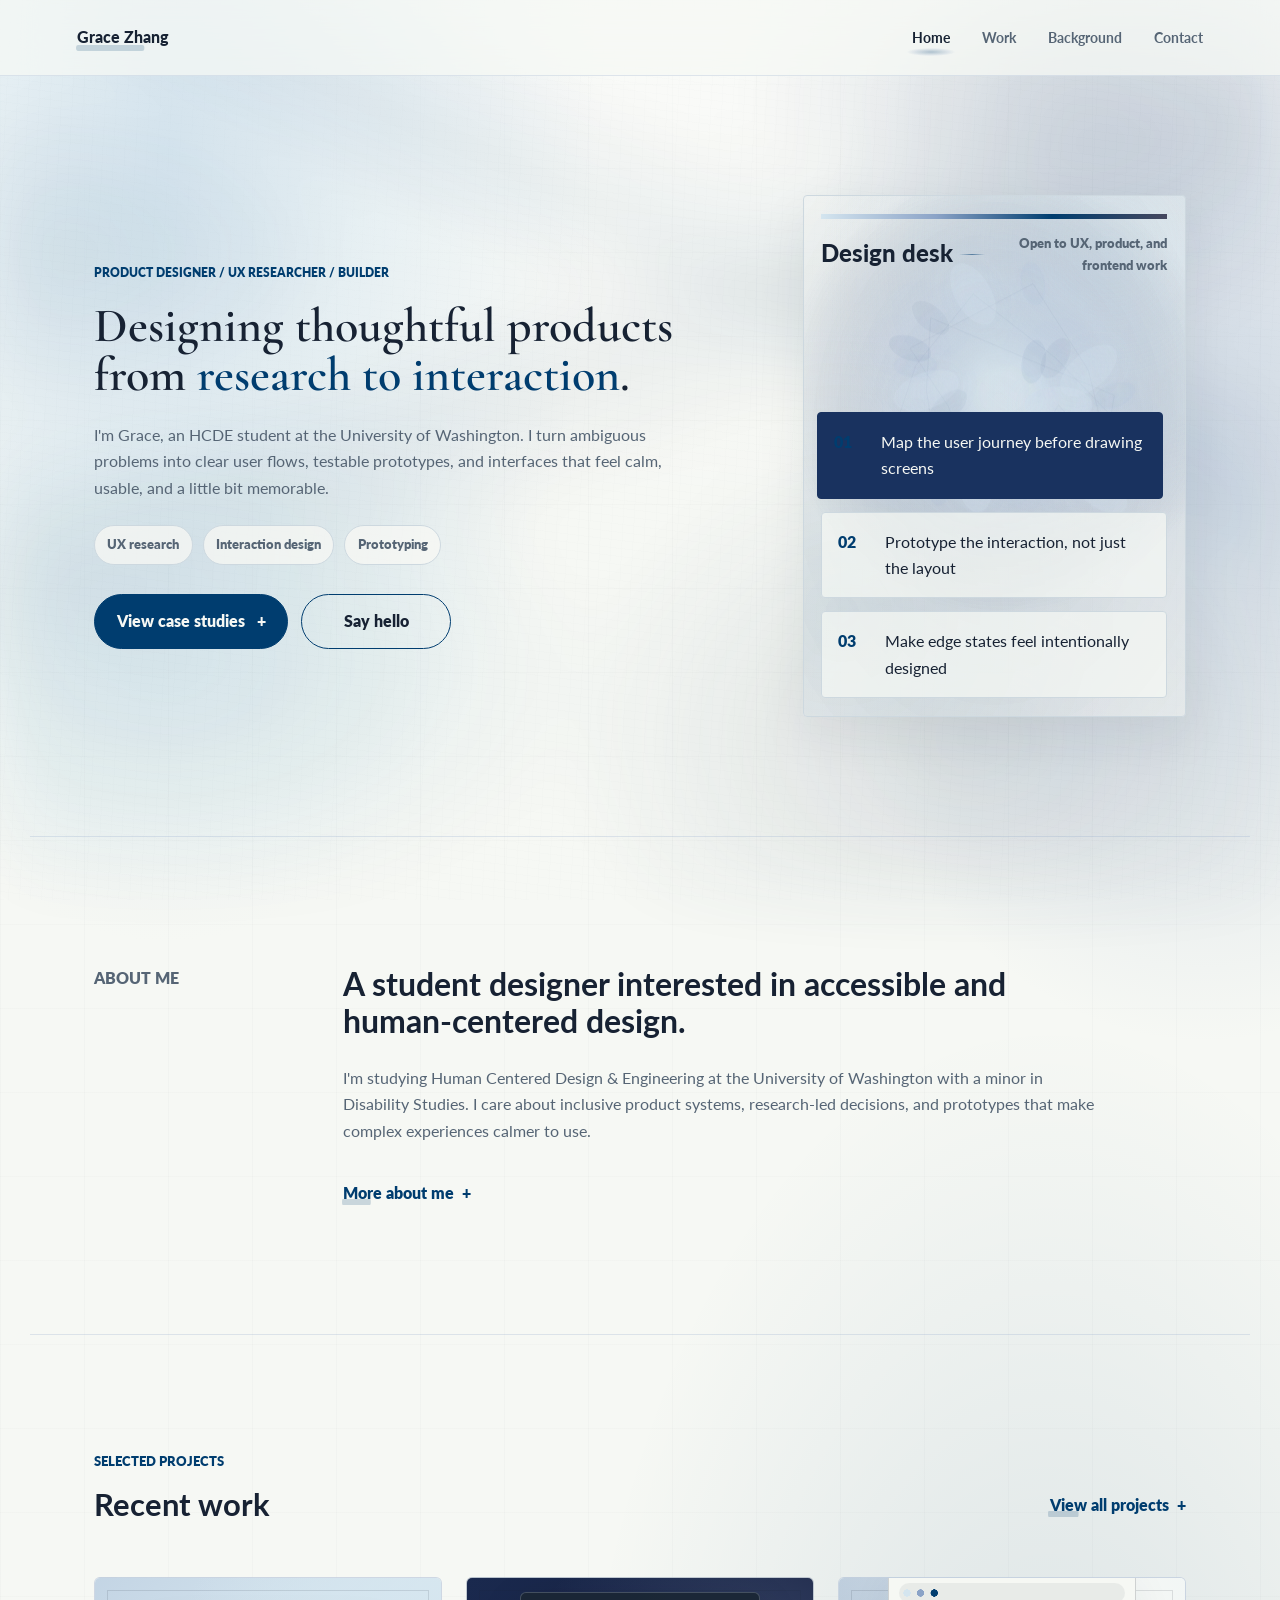
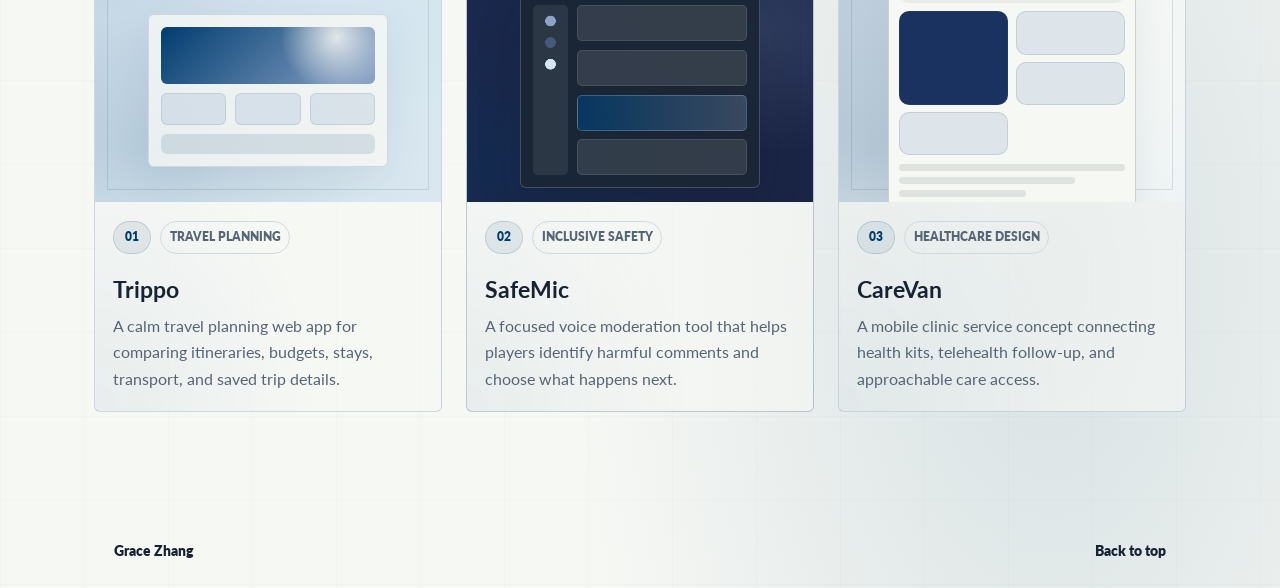
==== commit 7be4e47a: "Add homepage about and work preview" ====
--- a/index.html
+++ b/index.html
@@ -80,6 +80,126 @@
           </div>
         </div>
       </section>
+
+      <section class="home-about section-shell" aria-labelledby="home-about-title">
+        <p class="section-label reveal">About me</p>
+        <div class="home-about-copy reveal">
+          <h2 id="home-about-title">
+            A student designer interested in accessible and human-centered design.
+          </h2>
+          <p>
+            I'm studying Human Centered Design & Engineering at the University of
+            Washington with a minor in Disability Studies. I care about inclusive product
+            systems, research-led decisions, and prototypes that make complex experiences
+            calmer to use.
+          </p>
+          <a class="text-link magnetic" href="background/">
+            More about me
+            <span aria-hidden="true">+</span>
+          </a>
+        </div>
+      </section>
+
+      <section class="home-work section-shell" aria-labelledby="home-work-title">
+        <div class="home-work-header reveal">
+          <div>
+            <p class="section-label">Selected projects</p>
+            <h2 id="home-work-title">Recent work</h2>
+          </div>
+          <a class="text-link magnetic" href="work/">
+            View all projects
+            <span aria-hidden="true">+</span>
+          </a>
+        </div>
+
+        <div class="home-work-grid">
+          <article class="preview-card reveal">
+            <a href="work/" aria-label="View Trippo in selected work">
+              <div class="case-visual visual-trippo" aria-hidden="true">
+                <div class="trip-planner">
+                  <span></span>
+                  <div>
+                    <i></i>
+                    <i></i>
+                    <i></i>
+                  </div>
+                  <strong></strong>
+                </div>
+              </div>
+              <div class="case-content">
+                <div class="case-meta">
+                  <span>01</span>
+                  <span>Travel Planning</span>
+                </div>
+                <h3>Trippo</h3>
+                <p>
+                  A calm travel planning web app for comparing itineraries, budgets, stays,
+                  transport, and saved trip details.
+                </p>
+              </div>
+            </a>
+          </article>
+
+          <article class="preview-card reveal protective">
+            <a href="work/safemic/" aria-label="Open SafeMic case study">
+              <div class="case-visual visual-safemic" aria-hidden="true">
+                <div class="safety-console">
+                  <div class="console-sidebar"></div>
+                  <div class="console-main">
+                    <span></span>
+                    <span></span>
+                    <strong></strong>
+                    <span></span>
+                  </div>
+                </div>
+              </div>
+              <div class="case-content">
+                <div class="case-meta">
+                  <span>02</span>
+                  <span>Inclusive Safety</span>
+                </div>
+                <h3>SafeMic</h3>
+                <p>
+                  A focused voice moderation tool that helps players identify harmful comments
+                  and choose what happens next.
+                </p>
+              </div>
+            </a>
+          </article>
+
+          <article class="preview-card reveal">
+            <a href="work/" aria-label="View CareVan in selected work">
+              <div class="case-visual visual-carevan" aria-hidden="true">
+                <div class="mock-window">
+                  <div class="mock-topbar"></div>
+                  <div class="mock-layout">
+                    <span></span>
+                    <span></span>
+                    <span></span>
+                    <span></span>
+                  </div>
+                  <div class="mock-timeline">
+                    <i></i>
+                    <i></i>
+                    <i></i>
+                  </div>
+                </div>
+              </div>
+              <div class="case-content">
+                <div class="case-meta">
+                  <span>03</span>
+                  <span>Healthcare Design</span>
+                </div>
+                <h3>CareVan</h3>
+                <p>
+                  A mobile clinic service concept connecting health kits, telehealth follow-up,
+                  and approachable care access.
+                </p>
+              </div>
+            </a>
+          </article>
+        </div>
+      </section>
     </main>
 
     <footer class="site-footer">
--- a/assets/css/styles.css
+++ b/assets/css/styles.css
@@ -122,7 +122,7 @@
   text-decoration: none;
 }
 
-main a:not(.button):not(.case-card a):not(.contact-link) {
+main a:not(.button):not(.case-card a):not(.preview-card a):not(.contact-link):not(.text-link) {
   text-decoration: underline;
   text-decoration-thickness: 0.08em;
   text-underline-offset: 0.18em;
@@ -516,6 +516,164 @@
   transform: translateX(-4px);
 }
 
+.home-about {
+  border-block: 1px solid rgba(139, 163, 199, 0.24);
+  display: grid;
+  gap: clamp(1.5rem, 5vw, 4rem);
+  grid-template-columns: minmax(8rem, 0.22fr) minmax(0, 1fr);
+  padding-bottom: clamp(5rem, 10vw, 8.5rem);
+  padding-top: clamp(5rem, 10vw, 8.5rem);
+}
+
+.section-label {
+  color: var(--deep-blue);
+  font-size: 0.8125rem;
+  font-weight: 800;
+  letter-spacing: 0;
+  margin: 0;
+  text-transform: uppercase;
+}
+
+.home-about-copy {
+  max-width: 52rem;
+}
+
+.home-about h2 {
+  font-size: clamp(1.75rem, 2.7vw, 2rem);
+  line-height: 1.16;
+  margin-bottom: 1.6rem;
+  max-width: 44rem;
+}
+
+.home-about p {
+  color: var(--muted);
+  font-size: clamp(1rem, 1.2vw, 1.125rem);
+  max-width: 48rem;
+}
+
+.text-link {
+  align-items: center;
+  color: var(--deep-blue);
+  display: inline-flex;
+  font-weight: 800;
+  gap: 0.5rem;
+  margin-top: 1.25rem;
+  position: relative;
+}
+
+.text-link::after {
+  background: rgba(0, 61, 111, 0.18);
+  border-radius: 999px;
+  bottom: 0.1rem;
+  content: "";
+  height: 0.36rem;
+  left: -0.1rem;
+  position: absolute;
+  right: -0.1rem;
+  transform: scaleX(0.22);
+  transform-origin: left;
+  transition: transform 200ms ease, background 200ms ease;
+  z-index: -1;
+}
+
+.text-link:hover::after {
+  background: rgba(0, 61, 111, 0.25);
+  transform: scaleX(1);
+}
+
+.text-link span {
+  transition: transform 180ms ease;
+}
+
+.text-link:hover span {
+  transform: translateX(0.2rem);
+}
+
+.home-work {
+  padding-top: clamp(5rem, 9vw, 8rem);
+}
+
+.home-work-header {
+  align-items: end;
+  display: flex;
+  gap: 1.5rem;
+  justify-content: space-between;
+  margin-bottom: clamp(2rem, 5vw, 3.5rem);
+}
+
+.home-work-header h2 {
+  margin-top: 1rem;
+}
+
+.home-work-header .text-link {
+  margin-bottom: 0.15rem;
+  margin-top: 0;
+  white-space: nowrap;
+}
+
+.home-work-grid {
+  display: grid;
+  gap: clamp(1rem, 2.2vw, 1.5rem);
+  grid-template-columns: repeat(3, minmax(0, 1fr));
+}
+
+.preview-card {
+  background:
+    radial-gradient(ellipse at 0% 100%, rgba(0, 61, 111, 0.06), transparent 14rem),
+    rgba(246, 248, 244, 0.58);
+  border: 1px solid rgba(139, 163, 199, 0.38);
+  border-radius: 6px;
+  overflow: hidden;
+  transition: border-color 180ms ease, box-shadow 180ms ease, transform 180ms ease;
+}
+
+.preview-card.protective {
+  border-color: rgba(25, 50, 95, 0.24);
+}
+
+.preview-card:hover {
+  border-color: rgba(0, 61, 111, 0.32);
+  box-shadow: var(--shadow);
+  transform: translateY(-3px);
+}
+
+.preview-card a {
+  display: grid;
+  min-height: 100%;
+}
+
+.preview-card .case-visual {
+  min-height: 13rem;
+  padding: clamp(1.1rem, 2.5vw, 1.7rem);
+}
+
+.preview-card .case-visual::before {
+  inset: 0.75rem;
+}
+
+.preview-card:hover .case-visual::after {
+  opacity: 1;
+  transform: scale(1);
+}
+
+.preview-card .case-content {
+  min-height: auto;
+  padding: 1.25rem;
+}
+
+.preview-card .case-meta {
+  gap: 0.55rem;
+  margin-bottom: 0.8rem;
+}
+
+.preview-card h3 {
+  margin-bottom: 0.65rem;
+}
+
+.preview-card p {
+  font-size: 1rem;
+}
+
 .section-kicker {
   display: grid;
   gap: clamp(1rem, 4vw, 3rem);
@@ -532,7 +690,7 @@
   flex-wrap: wrap;
   gap: 0.7rem;
   justify-content: flex-end;
-  margin: 0 0 1.4rem;
+  margin: 0 0 2rem;
 }
 
 .filter {
@@ -556,8 +714,18 @@
 
 .case-grid {
   display: grid;
-  gap: clamp(1.4rem, 4vw, 3.2rem);
+  gap: clamp(1rem, 2.4vw, 1.6rem);
   grid-template-columns: repeat(2, minmax(0, 1fr));
+  position: relative;
+}
+
+.case-grid::before {
+  background: linear-gradient(180deg, transparent, rgba(0, 61, 111, 0.16), transparent);
+  content: "";
+  inset: -0.6rem auto 0 50%;
+  position: absolute;
+  transform: translateX(-50%);
+  width: 1px;
 }
 
 .case-card {
@@ -568,6 +736,7 @@
   border: 1px solid var(--line);
   border-radius: 6px;
   overflow: hidden;
+  position: relative;
   transition: border-color 180ms ease, box-shadow 180ms ease, transform 180ms ease;
 }
 
@@ -581,7 +750,7 @@
 }
 
 .case-card.featured a {
-  grid-template-columns: minmax(0, 0.92fr) minmax(320px, 1fr);
+  grid-template-columns: minmax(320px, 0.82fr) minmax(0, 1fr);
 }
 
 .case-card:hover {
@@ -591,7 +760,7 @@
 }
 
 .case-card:nth-child(odd):not(.featured) {
-  margin-top: clamp(1.5rem, 4vw, 3.5rem);
+  margin-top: 0;
 }
 
 .case-card:hover .case-visual::after,
@@ -605,7 +774,7 @@
   align-items: center;
   display: flex;
   justify-content: center;
-  min-height: 18.5rem;
+  min-height: 16.5rem;
   overflow: hidden;
   padding: clamp(1.4rem, 4vw, 2.5rem);
   position: relative;
@@ -616,6 +785,10 @@
   content: "";
   inset: 1rem;
   position: absolute;
+}
+
+.case-card.featured .case-visual {
+  min-height: 22rem;
 }
 
 .case-visual::after {
@@ -917,6 +1090,77 @@
   min-height: 2rem;
 }
 
+.preview-card a {
+  grid-template-rows: 14rem auto;
+}
+
+.preview-card .case-visual {
+  height: 14rem;
+  min-height: 0;
+}
+
+.preview-card .case-content {
+  align-content: start;
+  display: grid;
+  gap: 0.65rem;
+  padding: 1.15rem;
+}
+
+.preview-card .case-content h3 {
+  margin-bottom: 0;
+}
+
+.preview-card .trip-planner {
+  gap: 0.55rem;
+  padding: 0.75rem;
+  width: min(15rem, 88%);
+}
+
+.preview-card .trip-planner span {
+  min-height: 3.6rem;
+}
+
+.preview-card .trip-planner i {
+  min-height: 2rem;
+}
+
+.preview-card .trip-planner strong {
+  min-height: 1.25rem;
+}
+
+.preview-card .safety-console {
+  gap: 0.55rem;
+  grid-template-columns: 2.2rem 1fr;
+  padding: 0.75rem;
+  width: min(15rem, 88%);
+}
+
+.preview-card .mock-window {
+  gap: 0.55rem;
+  max-width: 15.5rem;
+  padding: 0.65rem;
+}
+
+.preview-card .mock-layout {
+  gap: 0.45rem;
+}
+
+.preview-card .mock-layout span {
+  min-height: 2.7rem;
+}
+
+.preview-card .mock-layout span:first-child {
+  min-height: 5.85rem;
+}
+
+.preview-card .mock-timeline {
+  gap: 0.35rem;
+}
+
+.preview-card .mock-timeline i {
+  height: 0.45rem;
+}
+
 .app-preview {
   align-items: end;
   display: flex;
@@ -1030,6 +1274,10 @@
   padding: clamp(1.15rem, 2.5vw, 1.65rem);
 }
 
+.case-card:not(.featured) .case-content {
+  min-height: 15rem;
+}
+
 .case-meta {
   color: var(--muted);
   display: flex;
@@ -1044,6 +1292,14 @@
   border: 1px solid var(--line);
   border-radius: 999px;
   padding: 0.35rem 0.55rem;
+}
+
+.case-meta span:first-child {
+  background: rgba(0, 61, 111, 0.08);
+  border-color: rgba(0, 61, 111, 0.16);
+  color: var(--deep-blue);
+  min-width: 2.35rem;
+  text-align: center;
 }
 
 .case-content p {
@@ -1511,6 +1767,7 @@
 @media (max-width: 980px) {
   .case-hero,
   .hero,
+  .home-about,
   .section-kicker {
     grid-template-columns: 1fr;
   }
@@ -1529,12 +1786,21 @@
   }
 
   .case-grid,
-  .case-card.featured a {
+  .case-card.featured a,
+  .home-work-grid {
     grid-template-columns: 1fr;
+  }
+
+  .case-grid::before {
+    display: none;
   }
 
   .case-card:nth-child(odd):not(.featured) {
     margin-top: 0;
+  }
+
+  .case-card:not(.featured) .case-content {
+    min-height: auto;
   }
 
   .about-panel,
@@ -1606,6 +1872,24 @@
     gap: 2rem;
   }
 
+  .home-about {
+    gap: 1rem;
+  }
+
+  .home-about h2 {
+    font-size: clamp(1.5rem, 7vw, 2rem);
+  }
+
+  .home-work-header {
+    align-items: flex-start;
+    flex-direction: column;
+    gap: 0.75rem;
+  }
+
+  .home-work-header .text-link {
+    white-space: normal;
+  }
+
   .hero-actions,
   .button {
     width: 100%;
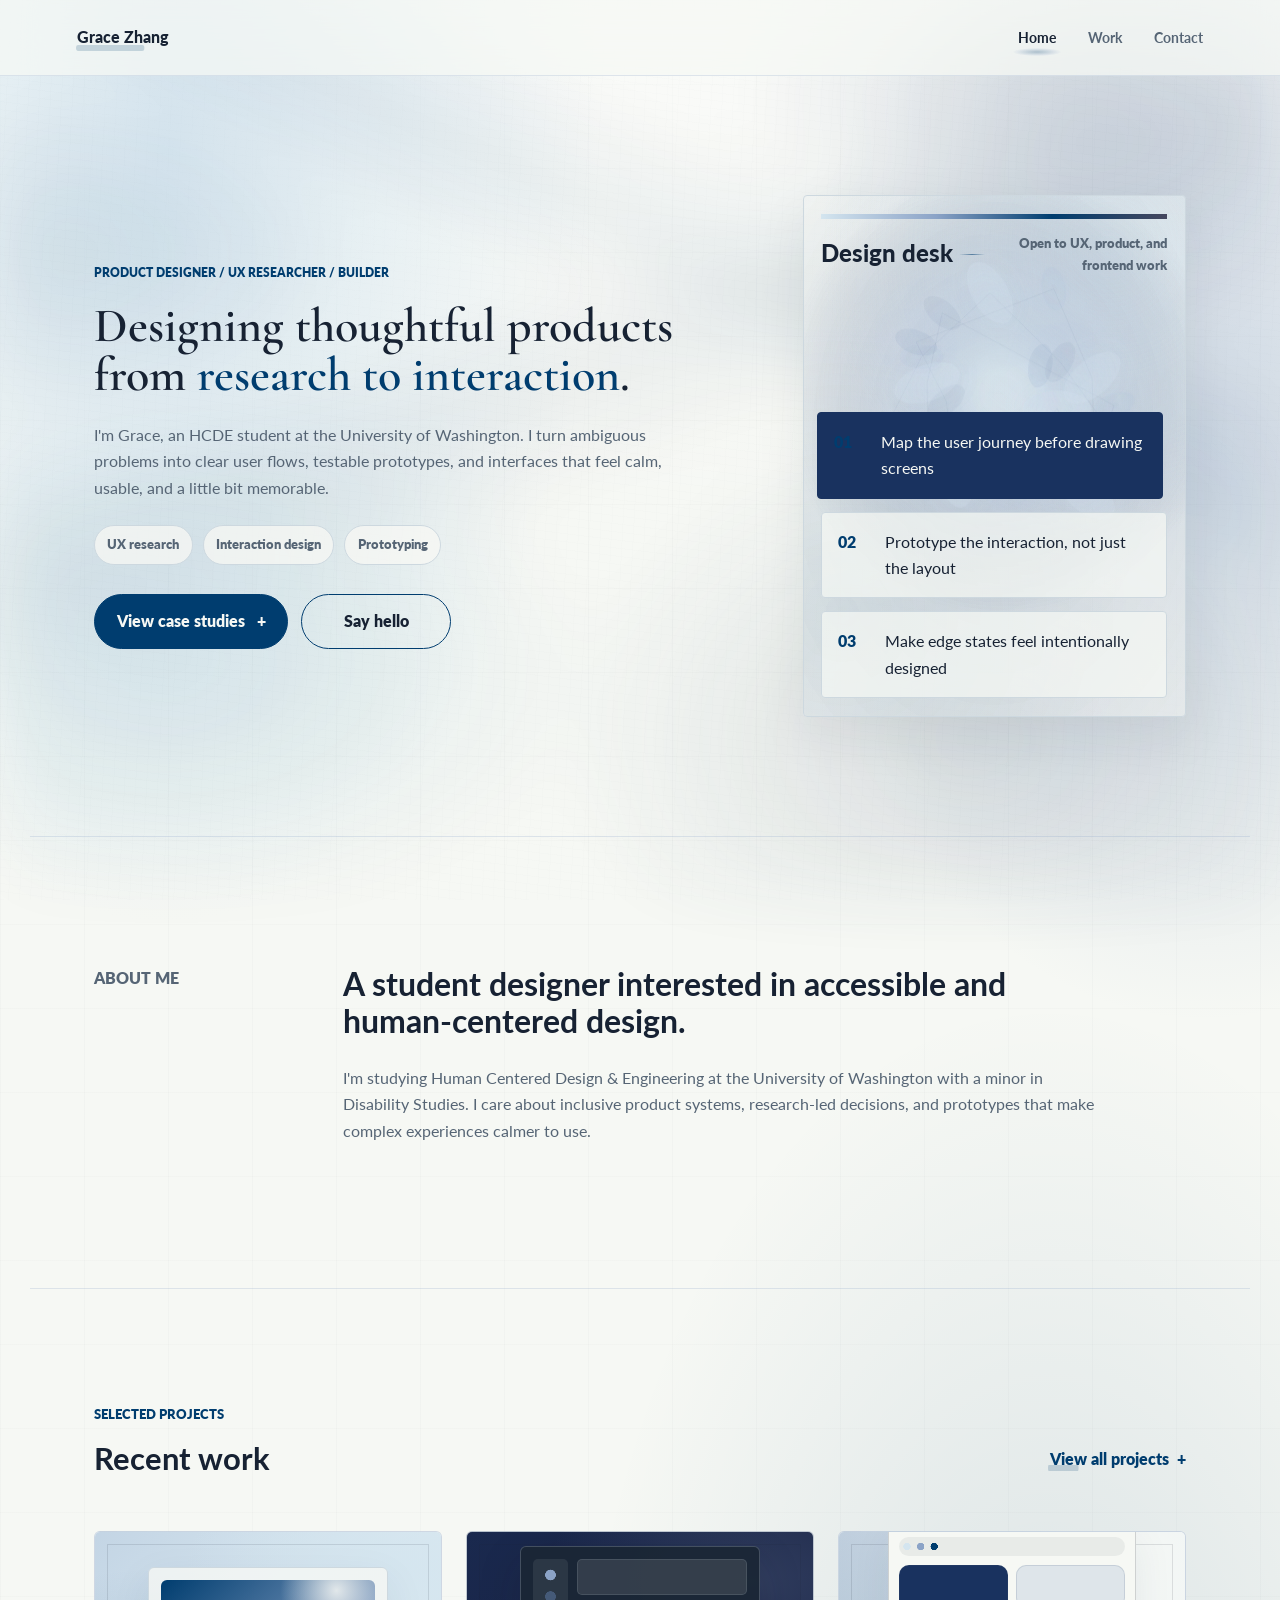
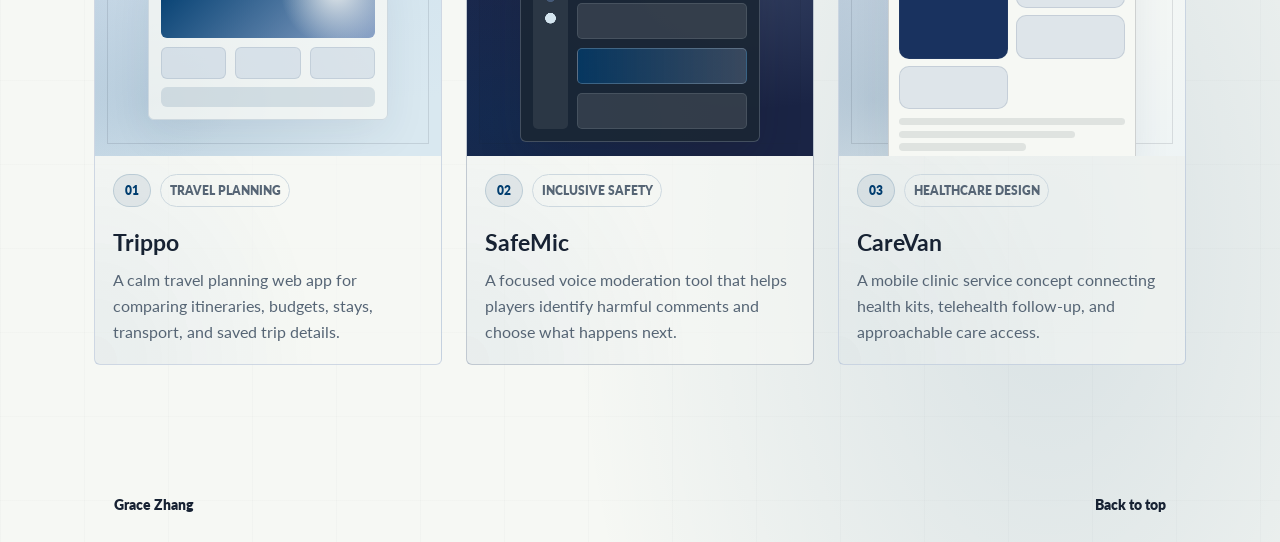
==== commit 9b474df1: "Add Accessible Makeup case study" ====
--- a/index.html
+++ b/index.html
@@ -26,7 +26,6 @@
       <nav class="site-nav" aria-label="Primary navigation">
         <a class="active magnetic" data-page="home" href="./">Home</a>
         <a class="magnetic" data-page="work" href="work/">Work</a>
-        <a class="magnetic" data-page="background" href="background/">Background</a>
         <a class="magnetic" data-page="contact" href="contact/">Contact</a>
       </nav>
     </header>
@@ -93,10 +92,6 @@
             systems, research-led decisions, and prototypes that make complex experiences
             calmer to use.
           </p>
-          <a class="text-link magnetic" href="background/">
-            More about me
-            <span aria-hidden="true">+</span>
-          </a>
         </div>
       </section>
 
--- a/assets/css/styles.css
+++ b/assets/css/styles.css
@@ -829,6 +829,18 @@
     #eef3f5;
 }
 
+.visual-photo {
+  padding: 0;
+}
+
+.visual-photo img {
+  display: block;
+  height: auto;
+  object-fit: contain;
+  width: 100%;
+  z-index: 1;
+}
+
 .visual-safemic {
   background:
     radial-gradient(ellipse at 82% 22%, rgba(139, 163, 199, 0.2), transparent 13rem),
@@ -1372,18 +1384,50 @@
 }
 
 .case-section {
+  border-top: 1px solid rgba(139, 163, 199, 0.26);
   display: grid;
   gap: clamp(1rem, 2.4vw, 1.8rem);
   grid-template-columns: minmax(13rem, 0.35fr) minmax(0, 1fr);
+  padding-top: clamp(1.4rem, 3vw, 2rem);
+  position: relative;
+}
+
+.case-section::before {
+  background:
+    linear-gradient(180deg, rgba(0, 61, 111, 0.45), rgba(139, 163, 199, 0.08) 70%, transparent);
+  content: "";
+  height: clamp(2.6rem, 6vw, 4.8rem);
+  left: 0;
+  position: absolute;
+  top: 0;
+  width: 1px;
 }
 
 .case-section-heading {
+  align-self: start;
   display: grid;
   gap: 0.45rem;
+  padding-left: clamp(0.9rem, 1.6vw, 1.25rem);
+  position: sticky;
+  top: 6rem;
 }
 
 .case-section-heading h2 {
   max-width: 34rem;
+}
+
+.case-section:nth-of-type(odd) {
+  grid-template-columns: minmax(0, 1fr) minmax(13rem, 0.35fr);
+}
+
+.case-section:nth-of-type(odd) .case-section-heading {
+  grid-column: 2;
+  grid-row: 1;
+}
+
+.case-section:nth-of-type(odd) > :not(.case-section-heading) {
+  grid-column: 1;
+  grid-row: 1;
 }
 
 .case-summary-grid,
@@ -1408,6 +1452,25 @@
   border: 1px solid var(--line);
   border-radius: 6px;
   padding: clamp(1rem, 2vw, 1.25rem);
+  position: relative;
+}
+
+.case-summary-grid article,
+.interaction-list article,
+.case-callout {
+  padding-top: clamp(1.65rem, 2.4vw, 1.9rem);
+}
+
+.case-summary-grid article::before,
+.interaction-list article::before,
+.case-callout::before {
+  background: linear-gradient(90deg, rgba(0, 61, 111, 0.42), rgba(139, 163, 199, 0.1), transparent);
+  content: "";
+  height: 2px;
+  left: clamp(1rem, 2vw, 1.25rem);
+  position: absolute;
+  right: clamp(1rem, 2vw, 1.25rem);
+  top: 0.8rem;
 }
 
 .case-summary-grid span,
@@ -1429,20 +1492,489 @@
   margin-bottom: 0;
 }
 
+.case-summary-grid article {
+  display: grid;
+  gap: 0.2rem;
+  min-height: 8.25rem;
+}
+
+.case-summary-grid article p {
+  align-self: end;
+}
+
+.case-callout {
+  display: grid;
+  gap: 0.85rem;
+  padding-left: clamp(1.25rem, 3vw, 2rem);
+}
+
+.case-callout p {
+  border-left: 1px solid rgba(0, 61, 111, 0.28);
+  color: var(--ink);
+  font-size: clamp(1.0625rem, 1.35vw, 1.2rem);
+  line-height: 1.75;
+  padding-left: clamp(1rem, 2vw, 1.4rem);
+}
+
+.process-strip {
+  counter-reset: process-step;
+  position: relative;
+}
+
+.process-strip::before {
+  background: linear-gradient(90deg, rgba(0, 61, 111, 0.24), rgba(139, 163, 199, 0.08));
+  content: "";
+  height: 1px;
+  left: 1rem;
+  position: absolute;
+  right: 1rem;
+  top: 1.85rem;
+}
+
+.process-strip article {
+  background:
+    linear-gradient(180deg, rgba(248, 249, 245, 0.9), rgba(248, 249, 245, 0.66)),
+    radial-gradient(ellipse at 100% 0%, rgba(212, 229, 239, 0.38), transparent 13rem);
+  padding-top: 3.65rem;
+}
+
+.process-strip article::before {
+  background: var(--paper);
+  border: 1px solid rgba(0, 61, 111, 0.28);
+  border-radius: 999px;
+  box-shadow: 0 0 0 0.45rem rgba(212, 229, 239, 0.34);
+  content: "";
+  height: 0.75rem;
+  left: 1.2rem;
+  position: absolute;
+  top: 1.5rem;
+  width: 0.75rem;
+  z-index: 1;
+}
+
 .process-strip h3 {
   font-size: clamp(1.125rem, 1.5vw, 1.25rem);
   margin-bottom: 0.55rem;
 }
 
 .case-text-columns {
+  align-items: start;
   column-gap: clamp(1rem, 3vw, 2rem);
+  counter-reset: case-note;
   display: grid;
   grid-template-columns: repeat(2, minmax(0, 1fr));
 }
 
 .case-text-columns p {
+  background:
+    radial-gradient(ellipse at 95% 0%, rgba(212, 229, 239, 0.38), transparent 13rem),
+    rgba(248, 249, 245, 0.58);
+  border: 1px solid rgba(139, 163, 199, 0.22);
+  border-left: 2px solid rgba(0, 61, 111, 0.32);
+  border-radius: 6px;
   color: var(--muted);
+  counter-increment: case-note;
   margin-bottom: 0;
+  min-height: 100%;
+  padding: clamp(1.05rem, 2vw, 1.35rem);
+  padding-top: 2.9rem;
+  position: relative;
+}
+
+.case-text-columns p::before {
+  color: var(--deep-blue);
+  content: "Insight 0" counter(case-note);
+  font-size: 0.75rem;
+  font-weight: 900;
+  left: clamp(1.05rem, 2vw, 1.35rem);
+  position: absolute;
+  text-transform: uppercase;
+  top: 1rem;
+}
+
+.subzero-case {
+  background:
+    radial-gradient(ellipse at 88% 8%, rgba(69, 90, 120, 0.12), transparent 30rem),
+    radial-gradient(ellipse at 4% 42%, rgba(0, 61, 111, 0.08), transparent 28rem);
+}
+
+.subzero-hero {
+  grid-template-columns: minmax(0, 0.72fr) minmax(22rem, 0.9fr);
+}
+
+.case-photo {
+  background:
+    radial-gradient(ellipse at 82% 18%, rgba(212, 229, 239, 0.58), transparent 16rem),
+    rgba(246, 248, 244, 0.7);
+  border: 1px solid rgba(139, 163, 199, 0.36);
+  border-radius: 6px;
+  box-shadow: var(--shadow);
+  margin: 0;
+  overflow: hidden;
+  position: relative;
+}
+
+.case-photo::after {
+  background:
+    radial-gradient(ellipse at center, rgba(0, 61, 111, 0.14), rgba(139, 163, 199, 0.08) 44%, transparent 72%);
+  border-radius: 50% 43% 55% 45%;
+  content: "";
+  filter: blur(10px);
+  height: 14rem;
+  opacity: 0;
+  position: absolute;
+  right: -2rem;
+  top: -2rem;
+  transform: scale(0.8);
+  transition: opacity 420ms ease, transform 420ms ease;
+  width: 14rem;
+}
+
+.case-photo:hover::after {
+  opacity: 1;
+  transform: scale(1);
+}
+
+.case-photo img {
+  display: block;
+  height: auto;
+  object-fit: contain;
+  position: relative;
+  transition: filter 260ms ease, transform 260ms ease;
+  width: 100%;
+  z-index: 1;
+}
+
+.case-photo video {
+  background: var(--ink);
+  display: block;
+  height: auto;
+  position: relative;
+  width: 100%;
+  z-index: 1;
+}
+
+.case-photo:hover img {
+  filter: saturate(0.88) contrast(1.02);
+  transform: scale(1.015);
+}
+
+.hero-photo {
+  height: auto;
+  min-height: 0;
+}
+
+.hero-photo img {
+  object-position: center;
+}
+
+.compact-summary article:first-child p,
+.compact-summary article:nth-child(2) p {
+  color: var(--ink);
+  font-size: clamp(1.25rem, 1.8vw, 1.5rem);
+  font-weight: 900;
+}
+
+.image-scroll-gallery {
+  display: grid;
+  gap: 1rem;
+  grid-template-columns: repeat(2, minmax(0, 1fr));
+}
+
+.image-scroll-gallery .case-photo {
+  height: auto;
+  min-height: 0;
+}
+
+.image-scroll-gallery .case-photo.wide {
+  grid-column: 1 / -1;
+  height: auto;
+  min-height: 0;
+}
+
+.case-photo figcaption {
+  background: rgba(246, 248, 244, 0.78);
+  border-top: 1px solid rgba(139, 163, 199, 0.28);
+  color: var(--muted);
+  font-size: 0.8125rem;
+  font-weight: 700;
+  padding: 0.75rem 0.95rem;
+  position: relative;
+  z-index: 2;
+}
+
+.basil-case {
+  background:
+    radial-gradient(ellipse at 86% 12%, rgba(116, 166, 126, 0.16), transparent 28rem),
+    radial-gradient(ellipse at 5% 50%, rgba(212, 229, 239, 0.48), transparent 28rem);
+}
+
+.basil-hero {
+  grid-template-columns: minmax(0, 0.68fr) minmax(22rem, 0.92fr);
+}
+
+.basil-button {
+  background: #315f45;
+  border-color: #315f45;
+}
+
+.basil-button:hover {
+  background: #284d3a;
+  border-color: #284d3a;
+}
+
+.basil-hero-photo {
+  background:
+    radial-gradient(ellipse at 74% 30%, rgba(139, 197, 148, 0.28), transparent 18rem),
+    rgba(246, 248, 244, 0.74);
+}
+
+.basil-hero-photo img {
+  object-position: center;
+}
+
+.basil-case .case-summary-grid span,
+.basil-case .process-strip span,
+.basil-case .interaction-list span {
+  color: #315f45;
+}
+
+.basil-case .compact-summary article:nth-child(2) p {
+  font-size: clamp(1.125rem, 1.4vw, 1.25rem);
+}
+
+.basil-research-photo {
+  min-height: 0;
+}
+
+.basil-research-photo img {
+  object-position: center;
+}
+
+.wide-photo {
+  height: auto;
+  min-height: 0;
+}
+
+.wide-photo img {
+  object-fit: contain;
+  object-position: center 22%;
+}
+
+.basil-gallery .case-photo {
+  background:
+    radial-gradient(ellipse at 78% 12%, rgba(139, 197, 148, 0.18), transparent 14rem),
+    rgba(246, 248, 244, 0.74);
+}
+
+.product-showcase {
+  align-items: start;
+  grid-template-columns: minmax(0, 1.08fr) minmax(0, 0.92fr);
+}
+
+.product-showcase .case-photo {
+  height: auto;
+  min-height: 0;
+}
+
+.product-showcase .showcase-primary {
+  grid-column: auto;
+  grid-row: span 2;
+  height: auto;
+  min-height: 0;
+}
+
+.product-showcase .showcase-primary img {
+  object-position: 50% 50%;
+}
+
+.product-showcase .showcase-secondary img {
+  object-position: 50% 50%;
+}
+
+.product-showcase .showcase-secondary:nth-of-type(2) img {
+  object-position: 58% 54%;
+}
+
+.product-showcase .showcase-secondary:nth-of-type(3) img {
+  object-position: 54% 50%;
+}
+
+.product-showcase .showcase-secondary:nth-of-type(4) img {
+  object-position: 52% 46%;
+}
+
+.basil-gallery .case-photo img {
+  object-fit: contain;
+}
+
+.makeup-case {
+  background:
+    radial-gradient(ellipse at 82% 10%, rgba(107, 121, 142, 0.14), transparent 28rem),
+    radial-gradient(ellipse at 10% 48%, rgba(212, 229, 239, 0.5), transparent 30rem);
+}
+
+.makeup-hero {
+  grid-template-columns: minmax(0, 0.7fr) minmax(22rem, 0.95fr);
+}
+
+.makeup-button {
+  background: #33466d;
+  border-color: #33466d;
+}
+
+.makeup-button:hover {
+  background: #263756;
+  border-color: #263756;
+}
+
+.makeup-hero-photo,
+.makeup-gallery .case-photo {
+  background:
+    radial-gradient(ellipse at 74% 26%, rgba(212, 229, 239, 0.42), transparent 17rem),
+    radial-gradient(ellipse at 16% 86%, rgba(107, 121, 142, 0.1), transparent 14rem),
+    rgba(246, 248, 244, 0.75);
+}
+
+.makeup-case .case-summary-grid span,
+.makeup-case .process-strip span,
+.makeup-case .interaction-list span {
+  color: #33466d;
+}
+
+.makeup-case .compact-summary article:nth-child(2) p {
+  font-size: clamp(1.125rem, 1.4vw, 1.25rem);
+}
+
+.makeup-gallery.product-showcase {
+  grid-template-columns: minmax(0, 1fr) minmax(0, 1fr);
+}
+
+.makeup-gallery.product-showcase .showcase-primary {
+  grid-row: auto;
+}
+
+.makeup-gallery .case-photo img,
+.makeup-gallery .case-photo video {
+  object-position: center;
+}
+
+.makeup-gallery .case-photo video {
+  border: 0;
+}
+
+.nurse-case {
+  background:
+    radial-gradient(ellipse at 84% 8%, rgba(139, 163, 199, 0.22), transparent 28rem),
+    radial-gradient(ellipse at 9% 46%, rgba(212, 229, 239, 0.5), transparent 30rem);
+}
+
+.nurse-hero {
+  grid-template-columns: minmax(0, 0.72fr) minmax(22rem, 0.94fr);
+}
+
+.nurse-button {
+  background: #244b72;
+  border-color: #244b72;
+}
+
+.nurse-button:hover {
+  background: #19385a;
+  border-color: #19385a;
+}
+
+.nurse-hero-photo {
+  background:
+    radial-gradient(ellipse at 18% 84%, rgba(212, 229, 239, 0.34), transparent 18rem),
+    rgba(246, 248, 244, 0.74);
+}
+
+.nurse-case .case-summary-grid span,
+.nurse-case .process-strip span,
+.nurse-case .interaction-list span,
+.nurse-case .research-board span,
+.nurse-case .control-card span {
+  color: #244b72;
+}
+
+.research-board,
+.control-system {
+  display: grid;
+  gap: 1rem;
+  grid-template-columns: repeat(3, minmax(0, 1fr));
+}
+
+.research-board article,
+.control-card {
+  background:
+    radial-gradient(ellipse at 88% 8%, rgba(212, 229, 239, 0.46), transparent 13rem),
+    rgba(248, 249, 245, 0.66);
+  border: 1px solid var(--line);
+  border-radius: 6px;
+  display: grid;
+  gap: 0.65rem;
+  padding: clamp(1.1rem, 2vw, 1.35rem);
+  position: relative;
+}
+
+.research-board article::before,
+.control-card::before {
+  background: linear-gradient(180deg, rgba(36, 75, 114, 0.46), rgba(139, 163, 199, 0.08));
+  content: "";
+  inset: 1rem auto 1rem 0;
+  position: absolute;
+  width: 2px;
+}
+
+.research-board span,
+.control-card span {
+  font-size: 0.75rem;
+  font-weight: 900;
+  text-transform: uppercase;
+}
+
+.research-board h3,
+.control-card strong {
+  color: var(--ink);
+  font-size: clamp(1.125rem, 1.5vw, 1.25rem);
+}
+
+.research-board p,
+.control-card p {
+  color: var(--muted);
+  margin: 0;
+}
+
+.control-system {
+  counter-reset: control-step;
+}
+
+.control-card {
+  min-height: 13rem;
+  padding-top: 4rem;
+}
+
+.control-card::after {
+  align-items: center;
+  background: rgba(36, 75, 114, 0.1);
+  border: 1px solid rgba(36, 75, 114, 0.22);
+  border-radius: 999px;
+  color: #244b72;
+  content: "0" counter(control-step);
+  counter-increment: control-step;
+  display: inline-flex;
+  font-size: 0.875rem;
+  font-weight: 900;
+  height: 2rem;
+  justify-content: center;
+  left: 1.2rem;
+  position: absolute;
+  top: 1.1rem;
+  width: 2rem;
+}
+
+.test-visual-pair {
+  grid-template-columns: minmax(0, 1.05fr) minmax(18rem, 0.75fr);
 }
 
 .background {
@@ -1766,8 +2298,10 @@
 
 @media (max-width: 980px) {
   .case-hero,
+  .basil-hero,
   .hero,
   .home-about,
+  .subzero-hero,
   .section-kicker {
     grid-template-columns: 1fr;
   }
@@ -1810,11 +2344,33 @@
     grid-template-columns: 1fr;
   }
 
+  .case-section-heading,
+  .case-section:nth-of-type(odd) .case-section-heading,
+  .case-section:nth-of-type(odd) > :not(.case-section-heading) {
+    grid-column: auto;
+    grid-row: auto;
+    padding-left: 0;
+    position: relative;
+    top: auto;
+  }
+
   .case-summary-grid,
   .case-text-columns,
+  .image-scroll-gallery,
   .interaction-list,
-  .process-strip {
+  .process-strip,
+  .research-board,
+  .control-system,
+  .test-visual-pair {
     grid-template-columns: 1fr;
+  }
+
+  .process-strip::before {
+    display: none;
+  }
+
+  .product-showcase .showcase-primary {
+    grid-row: auto;
   }
 
   .skill-groups,
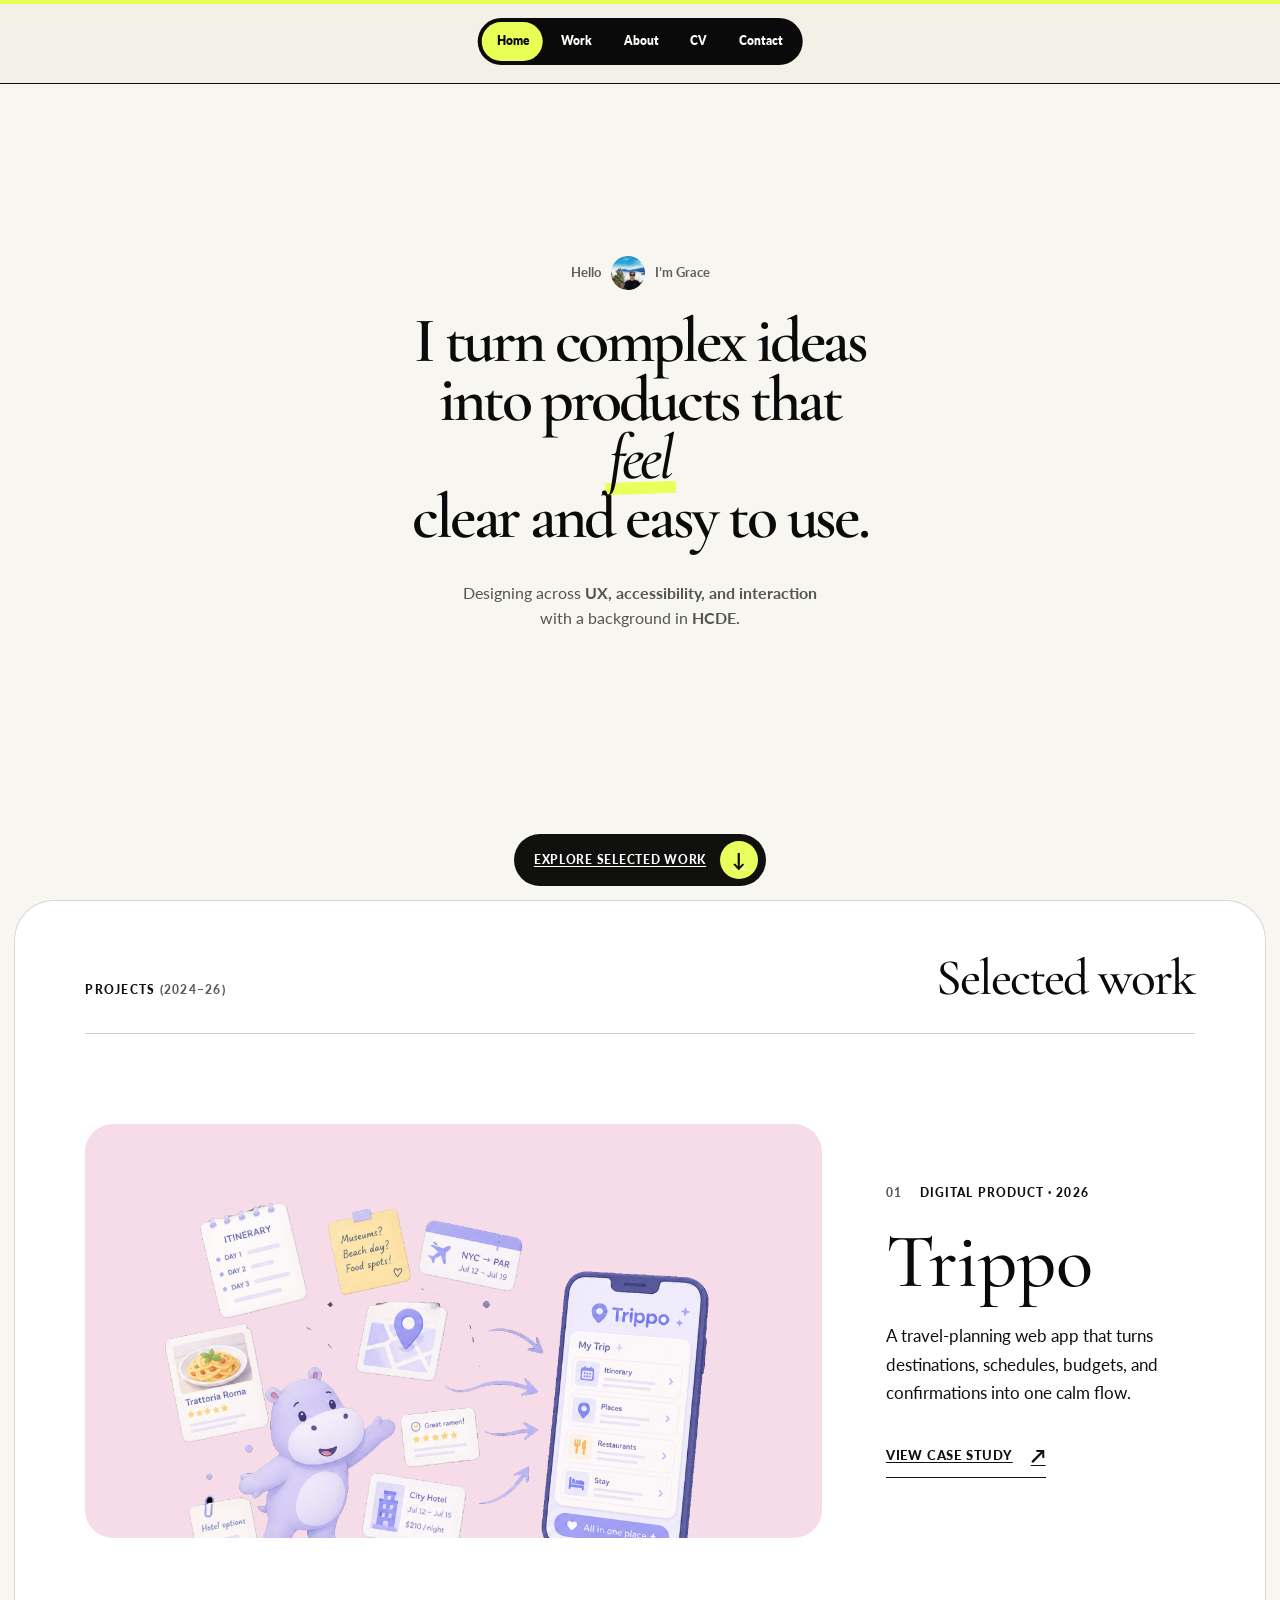
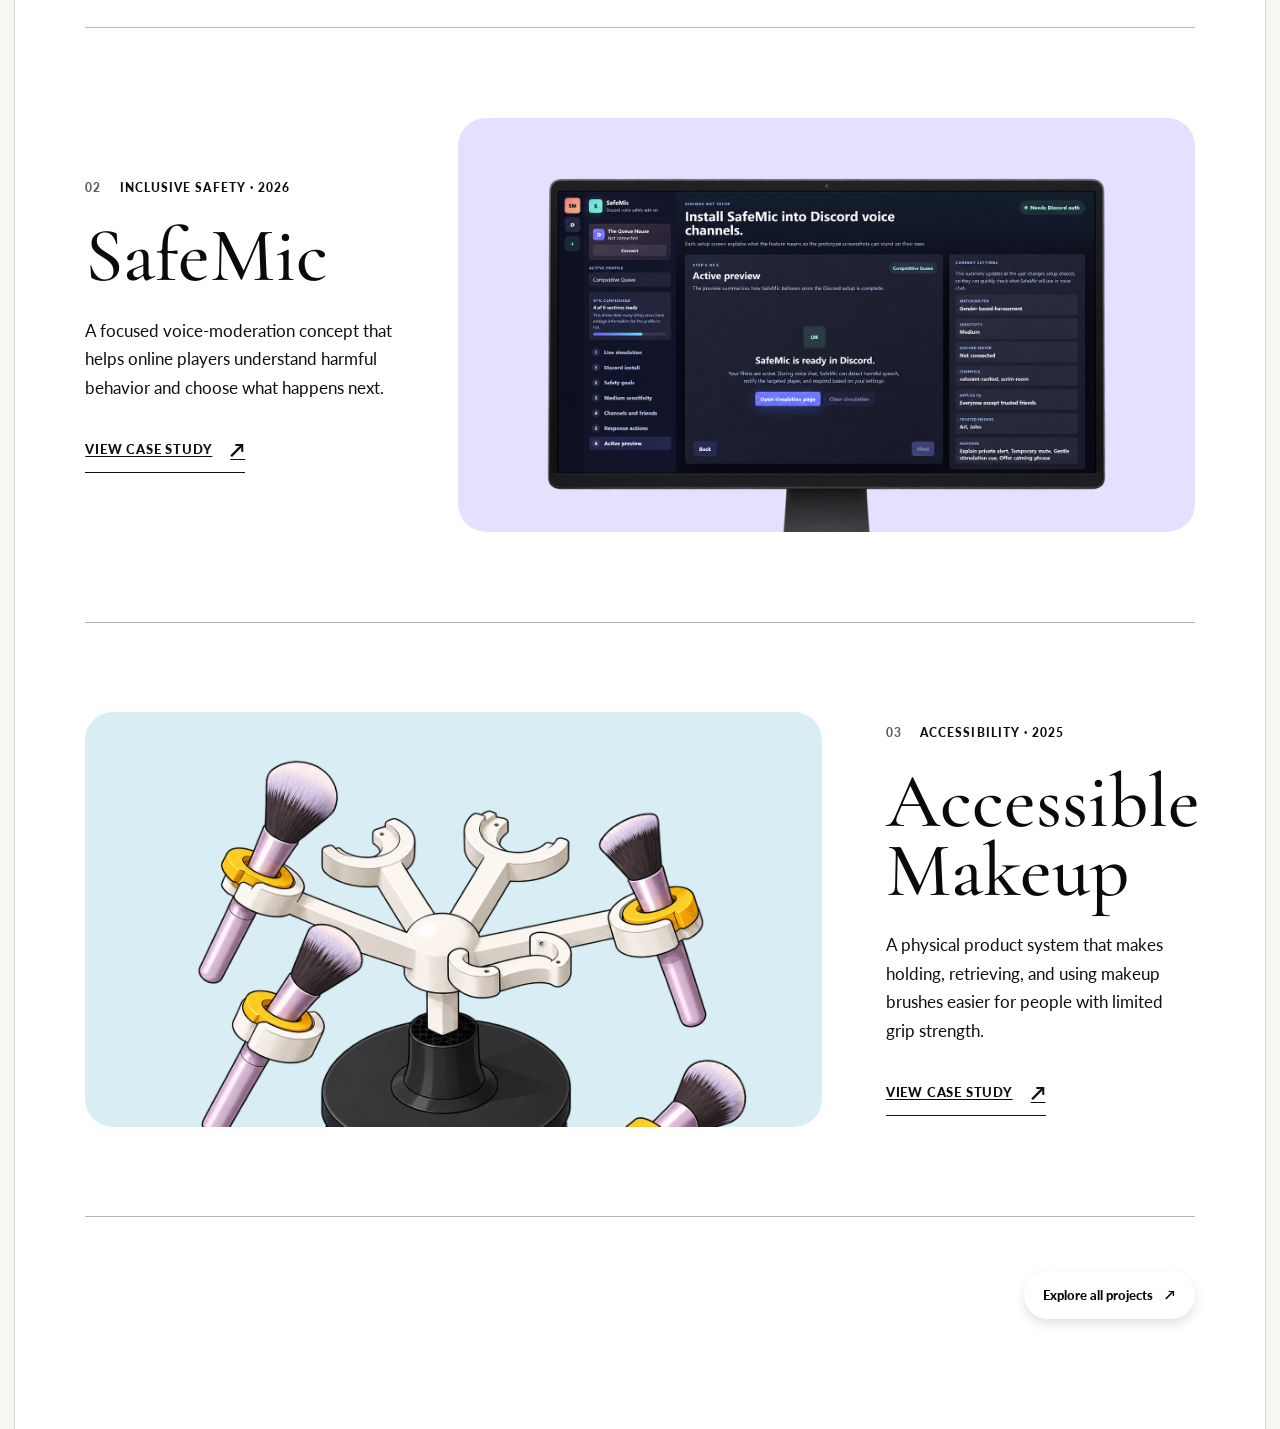
==== commit 2ec440e1: "Redesign portfolio pages and improve responsive layouts" ====
--- a/index.html
+++ b/index.html
@@ -14,9 +14,11 @@
       href="https://fonts.googleapis.com/css2?family=Cormorant+Garamond:wght@500;600&family=Lato:wght@400;700;900&display=swap"
       rel="stylesheet"
     />
-    <link rel="stylesheet" href="assets/css/styles.css" />
+    <link rel="stylesheet" href="assets/css/styles.css?v=centered-nav" />
+    <link rel="stylesheet" href="assets/css/home-editorial.css?v=hero-center" />
   </head>
   <body data-page="home">
+    <a class="skip-link" href="#main-content">Skip to main content</a>
     <header class="site-header" data-header>
       <a class="brand magnetic" href="./" aria-label="Grace Zhang home">Grace Zhang</a>
       <button class="nav-toggle" type="button" aria-label="Open navigation" aria-expanded="false">
@@ -26,181 +28,73 @@
       <nav class="site-nav" aria-label="Primary navigation">
         <a class="active magnetic" data-page="home" href="./">Home</a>
         <a class="magnetic" data-page="work" href="work/">Work</a>
+        <a class="magnetic" data-page="background" href="background/">About</a>
+        <a class="magnetic cv-link is-disabled" href="#" aria-disabled="true" tabindex="-1" title="Google Drive CV link coming soon">CV</a>
         <a class="magnetic" data-page="contact" href="contact/">Contact</a>
       </nav>
     </header>
 
-    <main>
-      <section class="hero section-shell" id="home">
-        <div class="hero-copy reveal">
-          <p class="eyebrow">Product Designer / UX Researcher / Builder</p>
-          <h1>
-            Designing thoughtful products from
-            <span>research to interaction</span>.
-          </h1>
-          <p class="lede">
-            I'm Grace, an HCDE student at the University of Washington. I turn ambiguous
-            problems into clear user flows, testable prototypes, and interfaces that feel calm,
-            usable, and a little bit memorable.
-          </p>
-          <div class="hero-proof" aria-label="Portfolio focus areas">
-            <span>UX research</span>
-            <span>Interaction design</span>
-            <span>Prototyping</span>
+    <main class="home-editorial" id="main-content">
+      <section class="home-hero" aria-labelledby="home-title">
+        <div class="home-hero-center">
+          <div class="home-hello reveal">
+            <span>Hello</span>
+            <img src="assets/images/about/mountain-portrait.jpg" alt="" aria-hidden="true" />
+            <span>I’m Grace</span>
           </div>
-          <div class="hero-actions">
-            <a class="button primary magnetic" href="work/">
-              View case studies
-              <span aria-hidden="true">+</span>
-            </a>
-            <a class="button ghost magnetic" href="contact/">Say hello</a>
+          <div class="home-statement reveal">
+            <h1 id="home-title"><span>I turn complex ideas</span><span>into products that <em>feel</em></span><span>clear and easy to use.</span></h1>
+            <p>Designing across <strong>UX, accessibility, and interaction</strong><br />with a background in <strong>HCDE.</strong></p>
           </div>
         </div>
-
-        <div class="signal-lab reveal" data-tilt>
-          <canvas class="signal-canvas" data-signal-canvas aria-hidden="true"></canvas>
-          <div class="lab-header">
-            <span>Design desk</span>
-            <span class="pulse">Open to UX, product, and frontend work</span>
-          </div>
-          <div class="note-stack" aria-label="Current design interests">
-            <button class="note active" type="button" data-note="systems">
-              <span>01</span>
-              Map the user journey before drawing screens
-            </button>
-            <button class="note" type="button" data-note="access">
-              <span>02</span>
-              Prototype the interaction, not just the layout
-            </button>
-            <button class="note" type="button" data-note="motion">
-              <span>03</span>
-              Make edge states feel intentionally designed
-            </button>
-          </div>
-        </div>
+        <a class="home-scroll magnetic" href="#work"><span>Explore selected work</span><span class="home-scroll-icon" aria-hidden="true">↓</span></a>
       </section>
 
-      <section class="home-about section-shell" aria-labelledby="home-about-title">
-        <p class="section-label reveal">About me</p>
-        <div class="home-about-copy reveal">
-          <h2 id="home-about-title">
-            A student designer interested in accessible and human-centered design.
-          </h2>
-          <p>
-            I'm studying Human Centered Design & Engineering at the University of
-            Washington with a minor in Disability Studies. I care about inclusive product
-            systems, research-led decisions, and prototypes that make complex experiences
-            calmer to use.
-          </p>
-        </div>
-      </section>
+      <section class="home-projects" id="work" aria-labelledby="selected-work-title">
+        <header class="home-projects-header reveal">
+          <p>Projects <span>(2024–26)</span></p>
+          <h2 id="selected-work-title">Selected work</h2>
+        </header>
 
-      <section class="home-work section-shell" aria-labelledby="home-work-title">
-        <div class="home-work-header reveal">
-          <div>
-            <p class="section-label">Selected projects</p>
-            <h2 id="home-work-title">Recent work</h2>
+        <article class="home-project reveal">
+          <a class="home-project-visual project-trippo" href="work/trippo/" aria-label="Open Trippo case study">
+            <img src="assets/images/trippo/trippo-concept.png" alt="Trippo mobile travel-planning screens" />
+          </a>
+          <div class="home-project-copy">
+            <p class="home-project-meta"><span>01</span> Digital product · 2026</p>
+            <h3>Trippo</h3>
+            <p>A travel-planning web app that turns destinations, schedules, budgets, and confirmations into one calm flow.</p>
+            <a class="home-project-link magnetic" href="work/trippo/">View case study <span aria-hidden="true">↗</span></a>
           </div>
-          <a class="text-link magnetic" href="work/">
-            View all projects
-            <span aria-hidden="true">+</span>
+        </article>
+
+        <article class="home-project home-project-reverse reveal">
+          <a class="home-project-visual project-safemic" href="work/safemic/" aria-label="Open SafeMic case study">
+            <img src="assets/images/safemic/safemic-monitor-transparent.png" alt="SafeMic moderation interface shown on a desktop monitor" />
           </a>
-        </div>
+          <div class="home-project-copy">
+            <p class="home-project-meta"><span>02</span> Inclusive safety · 2026</p>
+            <h3>SafeMic</h3>
+            <p>A focused voice-moderation concept that helps online players understand harmful behavior and choose what happens next.</p>
+            <a class="home-project-link magnetic" href="work/safemic/">View case study <span aria-hidden="true">↗</span></a>
+          </div>
+        </article>
 
-        <div class="home-work-grid">
-          <article class="preview-card reveal">
-            <a href="work/" aria-label="View Trippo in selected work">
-              <div class="case-visual visual-trippo" aria-hidden="true">
-                <div class="trip-planner">
-                  <span></span>
-                  <div>
-                    <i></i>
-                    <i></i>
-                    <i></i>
-                  </div>
-                  <strong></strong>
-                </div>
-              </div>
-              <div class="case-content">
-                <div class="case-meta">
-                  <span>01</span>
-                  <span>Travel Planning</span>
-                </div>
-                <h3>Trippo</h3>
-                <p>
-                  A calm travel planning web app for comparing itineraries, budgets, stays,
-                  transport, and saved trip details.
-                </p>
-              </div>
-            </a>
-          </article>
+        <article class="home-project reveal">
+          <a class="home-project-visual project-makeup" href="work/accessible-makeup/" aria-label="Open Accessible Makeup case study">
+            <img src="assets/images/accessible-makeup/accessible-makeup-transparent.png" alt="Accessible makeup brush stand and adaptive brush grip" />
+          </a>
+          <div class="home-project-copy">
+            <p class="home-project-meta"><span>03</span> Accessibility · 2025</p>
+            <h3>Accessible Makeup</h3>
+            <p>A physical product system that makes holding, retrieving, and using makeup brushes easier for people with limited grip strength.</p>
+            <a class="home-project-link magnetic" href="work/accessible-makeup/">View case study <span aria-hidden="true">↗</span></a>
+          </div>
+        </article>
 
-          <article class="preview-card reveal protective">
-            <a href="work/safemic/" aria-label="Open SafeMic case study">
-              <div class="case-visual visual-safemic" aria-hidden="true">
-                <div class="safety-console">
-                  <div class="console-sidebar"></div>
-                  <div class="console-main">
-                    <span></span>
-                    <span></span>
-                    <strong></strong>
-                    <span></span>
-                  </div>
-                </div>
-              </div>
-              <div class="case-content">
-                <div class="case-meta">
-                  <span>02</span>
-                  <span>Inclusive Safety</span>
-                </div>
-                <h3>SafeMic</h3>
-                <p>
-                  A focused voice moderation tool that helps players identify harmful comments
-                  and choose what happens next.
-                </p>
-              </div>
-            </a>
-          </article>
-
-          <article class="preview-card reveal">
-            <a href="work/" aria-label="View CareVan in selected work">
-              <div class="case-visual visual-carevan" aria-hidden="true">
-                <div class="mock-window">
-                  <div class="mock-topbar"></div>
-                  <div class="mock-layout">
-                    <span></span>
-                    <span></span>
-                    <span></span>
-                    <span></span>
-                  </div>
-                  <div class="mock-timeline">
-                    <i></i>
-                    <i></i>
-                    <i></i>
-                  </div>
-                </div>
-              </div>
-              <div class="case-content">
-                <div class="case-meta">
-                  <span>03</span>
-                  <span>Healthcare Design</span>
-                </div>
-                <h3>CareVan</h3>
-                <p>
-                  A mobile clinic service concept connecting health kits, telehealth follow-up,
-                  and approachable care access.
-                </p>
-              </div>
-            </a>
-          </article>
-        </div>
+        <div class="home-all-work reveal"><a class="button magnetic" href="work/">Explore all projects <span aria-hidden="true">↗</span></a></div>
       </section>
     </main>
-
-    <footer class="site-footer">
-      <span>Grace Zhang</span>
-      <a href="./">Back to top</a>
-    </footer>
 
     <script src="assets/js/script.js"></script>
   </body>
--- a/assets/css/styles.css
+++ b/assets/css/styles.css
@@ -849,12 +849,40 @@
     var(--protective-indigo);
 }
 
+.safemic-card-visual {
+  padding: clamp(0.65rem, 1.8vw, 1rem);
+}
+
+.safemic-card-visual img {
+  border-radius: 0.55rem;
+  display: block;
+  max-height: 19rem;
+  object-fit: contain;
+  position: relative;
+  width: 100%;
+}
+
 .visual-trippo {
   background:
     radial-gradient(ellipse at 18% 76%, rgba(0, 61, 111, 0.12), transparent 14rem),
     radial-gradient(ellipse at 86% 18%, rgba(212, 229, 239, 0.9), transparent 13rem),
     linear-gradient(135deg, rgba(139, 163, 199, 0.28), transparent 58%),
     var(--mist-blue);
+}
+
+.trippo-card-visual {
+  padding: clamp(1rem, 3vw, 1.6rem);
+}
+
+.trippo-card-visual img {
+  border-radius: 1.25rem;
+  box-shadow: 0 18px 46px rgba(25, 50, 95, 0.16);
+  display: block;
+  max-height: 19rem;
+  object-fit: contain;
+  position: relative;
+  width: auto;
+  z-index: 1;
 }
 
 .visual-basil {
@@ -1592,6 +1620,133 @@
   top: 1rem;
 }
 
+.safemic-case {
+  background:
+    radial-gradient(ellipse at 88% 12%, rgba(26, 40, 82, 0.14), transparent 32rem),
+    radial-gradient(ellipse at 8% 48%, rgba(212, 229, 239, 0.44), transparent 28rem);
+}
+
+.safemic-hero {
+  grid-template-columns: minmax(0, 0.7fr) minmax(22rem, 1fr);
+}
+
+.safemic-hero-photo {
+  background:
+    radial-gradient(ellipse at 78% 18%, rgba(118, 122, 244, 0.16), transparent 17rem),
+    linear-gradient(135deg, rgba(15, 19, 42, 0.92), rgba(31, 40, 82, 0.82));
+  margin: 0;
+  min-height: 0;
+  padding: clamp(0.8rem, 2vw, 1.2rem);
+}
+
+.safemic-hero-photo img {
+  border-radius: 0.7rem;
+  filter: saturate(0.96) contrast(1.02);
+}
+
+.safemic-case .case-summary-grid span,
+.safemic-case .process-strip span,
+.safemic-case .interaction-list span,
+.safemic-case .case-text-columns p::before {
+  color: #5660b2;
+}
+
+.safemic-research-board,
+.safemic-prototype-grid,
+.safemic-flow {
+  display: grid;
+  gap: 1rem;
+}
+
+.safemic-research-board {
+  grid-template-columns: repeat(3, minmax(0, 1fr));
+}
+
+.safemic-research-board article,
+.safemic-flow article {
+  background:
+    radial-gradient(ellipse at 100% 0%, rgba(212, 229, 239, 0.46), transparent 13rem),
+    rgba(248, 249, 245, 0.66);
+  border: 1px solid var(--line);
+  border-radius: 6px;
+  min-height: 12rem;
+  padding: clamp(1rem, 2vw, 1.25rem);
+  position: relative;
+}
+
+.safemic-research-board article::before,
+.safemic-flow article::before {
+  background: linear-gradient(90deg, rgba(86, 96, 178, 0.56), rgba(139, 163, 199, 0.12), transparent);
+  content: "";
+  height: 2px;
+  left: 1rem;
+  position: absolute;
+  right: 1rem;
+  top: 0.8rem;
+}
+
+.safemic-research-board span,
+.safemic-flow span {
+  color: #5660b2;
+  display: inline-flex;
+  font-size: 0.75rem;
+  font-weight: 900;
+  margin-bottom: 0.75rem;
+  padding-top: 1.05rem;
+  text-transform: uppercase;
+}
+
+.safemic-research-board p,
+.safemic-flow p {
+  color: var(--muted);
+  margin-bottom: 0;
+}
+
+.safemic-role-callout,
+.safemic-outcome {
+  background:
+    radial-gradient(ellipse at 92% 12%, rgba(86, 96, 178, 0.12), transparent 16rem),
+    rgba(248, 249, 245, 0.7);
+}
+
+.safemic-requirements {
+  grid-template-columns: repeat(4, minmax(0, 1fr));
+}
+
+.safemic-gallery .case-photo,
+.safemic-prototype-grid .case-photo {
+  background:
+    radial-gradient(ellipse at 82% 16%, rgba(86, 96, 178, 0.1), transparent 16rem),
+    rgba(248, 249, 245, 0.68);
+}
+
+.safemic-gallery .case-photo img,
+.safemic-prototype-grid .case-photo img {
+  object-fit: contain;
+}
+
+.safemic-prototype-grid {
+  align-items: stretch;
+  grid-template-columns: minmax(0, 1.18fr) minmax(18rem, 0.82fr);
+}
+
+.safemic-primary-shot {
+  align-self: stretch;
+}
+
+.safemic-flow {
+  align-content: stretch;
+}
+
+.safemic-flow article {
+  min-height: 0;
+}
+
+.safemic-flow h3 {
+  font-size: clamp(1.125rem, 1.5vw, 1.25rem);
+  margin-bottom: 0.45rem;
+}
+
 .subzero-case {
   background:
     radial-gradient(ellipse at 88% 8%, rgba(69, 90, 120, 0.12), transparent 30rem),
@@ -1806,6 +1961,176 @@
 
 .basil-gallery .case-photo img {
   object-fit: contain;
+}
+
+.carevan-case {
+  background:
+    radial-gradient(ellipse at 84% 10%, rgba(139, 163, 199, 0.18), transparent 30rem),
+    radial-gradient(ellipse at 8% 46%, rgba(212, 229, 239, 0.48), transparent 30rem);
+}
+
+.carevan-hero {
+  grid-template-columns: minmax(0, 0.68fr) minmax(22rem, 1fr);
+}
+
+.carevan-button {
+  background: #29506d;
+  border-color: #29506d;
+}
+
+.carevan-button:hover {
+  background: #203f57;
+  border-color: #203f57;
+}
+
+.carevan-hero-photo,
+.carevan-gallery .case-photo {
+  background:
+    radial-gradient(ellipse at 80% 18%, rgba(212, 229, 239, 0.42), transparent 17rem),
+    rgba(246, 248, 244, 0.75);
+}
+
+.carevan-case .case-summary-grid span,
+.carevan-case .process-strip span,
+.carevan-case .control-card span,
+.carevan-case .research-board span {
+  color: #29506d;
+}
+
+.carevan-storyboard .control-card::before {
+  background: linear-gradient(180deg, rgba(41, 80, 109, 0.46), rgba(139, 163, 199, 0.08));
+}
+
+.carevan-storyboard .control-card::after {
+  background: rgba(41, 80, 109, 0.1);
+  border-color: rgba(41, 80, 109, 0.22);
+}
+
+.trippo-case {
+  background:
+    radial-gradient(ellipse at 84% 8%, rgba(188, 212, 231, 0.52), transparent 30rem),
+    radial-gradient(ellipse at 8% 46%, rgba(212, 229, 239, 0.54), transparent 30rem);
+}
+
+.trippo-hero {
+  grid-template-columns: minmax(0, 0.68fr) minmax(22rem, 0.92fr);
+}
+
+.trippo-button {
+  background: #5b5fa4;
+  border-color: #5b5fa4;
+}
+
+.trippo-button:hover {
+  background: #474b88;
+  border-color: #474b88;
+}
+
+.trippo-hero-panel {
+  align-self: center;
+  display: grid;
+  max-width: 39rem;
+}
+
+.trippo-concept-image {
+  margin: 0;
+}
+
+.trippo-concept-image img {
+  aspect-ratio: 16 / 10;
+  display: block;
+  filter: drop-shadow(0 1.3rem 1.8rem rgba(25, 50, 95, 0.16));
+  height: auto;
+  object-fit: contain;
+  width: 100%;
+}
+
+.phone-screen {
+  background: #f8f9fb;
+  border: 1px solid rgba(91, 95, 164, 0.18);
+  border-radius: 1.45rem;
+  box-shadow: 0 22px 58px rgba(25, 50, 95, 0.14);
+  margin: 0;
+  overflow: hidden;
+  position: relative;
+}
+
+.phone-screen img {
+  display: block;
+  height: auto;
+  object-fit: contain;
+  width: 100%;
+}
+
+.trippo-case .case-summary-grid span,
+.trippo-case .process-strip span,
+.trippo-screen-copy span {
+  color: #5b5fa4;
+}
+
+.trippo-flow-strip {
+  grid-template-columns: repeat(4, minmax(0, 1fr));
+}
+
+.trippo-screen-sequence {
+  display: grid;
+  gap: clamp(1.5rem, 4vw, 3rem);
+}
+
+.trippo-screen-sequence article {
+  align-items: center;
+  display: grid;
+  gap: clamp(1.25rem, 4vw, 3rem);
+  grid-template-columns: minmax(0, 0.9fr) minmax(12rem, 0.42fr);
+  padding-block: clamp(1rem, 2vw, 1.5rem);
+  position: relative;
+}
+
+.trippo-screen-sequence article::before {
+  background: linear-gradient(90deg, rgba(91, 95, 164, 0.28), transparent);
+  content: "";
+  height: 1px;
+  inset: 0 0 auto;
+  position: absolute;
+}
+
+.trippo-screen-sequence article:nth-child(even) {
+  grid-template-columns: minmax(12rem, 0.42fr) minmax(0, 0.9fr);
+}
+
+.trippo-screen-sequence article:nth-child(even) .trippo-screen-copy {
+  order: 2;
+}
+
+.trippo-screen-sequence article:nth-child(even) .phone-screen {
+  order: 1;
+}
+
+.trippo-screen-sequence .phone-screen {
+  justify-self: center;
+  max-width: 14.5rem;
+}
+
+.trippo-screen-copy {
+  display: grid;
+  gap: 0.75rem;
+}
+
+.trippo-screen-copy span {
+  font-size: 0.75rem;
+  font-weight: 900;
+  text-transform: uppercase;
+}
+
+.trippo-screen-copy h3 {
+  color: var(--ink);
+  font-size: clamp(1.5rem, 2vw, 2rem);
+}
+
+.trippo-screen-copy p {
+  color: var(--muted);
+  margin: 0;
+  max-width: 42rem;
 }
 
 .makeup-case {
@@ -2154,6 +2479,52 @@
   margin-bottom: 0;
 }
 
+body[data-page="work"] .safemic-card-visual img {
+  filter: drop-shadow(0 0.8rem 0.9rem rgb(20 21 30 / 0.18));
+  transition: filter 220ms ease, transform 220ms ease;
+}
+
+body[data-page="work"] .safemic-card-visual img:hover {
+  filter: drop-shadow(0 1rem 1.1rem rgb(20 21 30 / 0.25));
+  transform: translateY(-0.3rem) scale(1.025);
+}
+
+.experience-timeline .timeline-role {
+  display: grid;
+  gap: 0.55rem;
+  grid-column: 2;
+}
+
+.experience-timeline .employment-meta {
+  align-items: baseline;
+  border-bottom: 1px solid rgba(0, 61, 111, 0.14);
+  display: flex;
+  flex-wrap: wrap;
+  gap: 0.35rem 1rem;
+  justify-content: space-between;
+  padding-bottom: 0.65rem;
+}
+
+.experience-timeline .company-name {
+  color: var(--deep-blue);
+  font-size: 0.95rem;
+  font-weight: 800;
+  letter-spacing: 0.01em;
+}
+
+.experience-timeline .company-location {
+  color: var(--muted);
+  font-size: 0.78rem;
+  font-weight: 800;
+  letter-spacing: 0.06em;
+  text-transform: uppercase;
+}
+
+.experience-timeline .timeline-role p,
+.experience-timeline .timeline-role .timeline-tags {
+  grid-column: auto;
+}
+
 .timeline-tags {
   display: flex;
   flex-wrap: wrap;
@@ -2301,6 +2672,7 @@
   .basil-hero,
   .hero,
   .home-about,
+  .safemic-hero,
   .subzero-hero,
   .section-kicker {
     grid-template-columns: 1fr;
@@ -2360,9 +2732,27 @@
   .interaction-list,
   .process-strip,
   .research-board,
+  .safemic-prototype-grid,
+  .safemic-requirements,
+  .safemic-research-board,
   .control-system,
   .test-visual-pair {
     grid-template-columns: 1fr;
+  }
+
+  .trippo-hero {
+    grid-template-columns: 1fr;
+  }
+
+  .trippo-flow-strip,
+  .trippo-screen-sequence article,
+  .trippo-screen-sequence article:nth-child(even) {
+    grid-template-columns: 1fr;
+  }
+
+  .trippo-screen-sequence article:nth-child(even) .trippo-screen-copy,
+  .trippo-screen-sequence article:nth-child(even) .phone-screen {
+    order: initial;
   }
 
   .process-strip::before {
@@ -2402,6 +2792,10 @@
     transition: transform 220ms ease;
   }
 
+  .trippo-screen-sequence .phone-screen {
+    max-width: min(16rem, 82vw);
+  }
+
   .site-nav a {
     color: var(--paper);
   }
@@ -2535,9 +2929,15 @@
 
   .timeline-item,
   .timeline-item p,
-  .timeline-tags {
+  .timeline-tags,
+  .experience-timeline .timeline-role {
     grid-column: auto;
     grid-template-columns: 1fr;
+  }
+
+  .experience-timeline .employment-meta {
+    align-items: flex-start;
+    flex-direction: column;
   }
 
   .skill-groups,
@@ -2585,3 +2985,1699 @@
     transform: none;
   }
 }
+
+/* Editorial portfolio theme */
+:root {
+  --paper: #f2f0e7;
+  --paper-warm: #ebe8db;
+  --ink: #0a0a0a;
+  --muted: #5d5c56;
+  --line: rgba(10, 10, 10, 0.18);
+  --deep-blue: #0a0a0a;
+  --focus: #3e51cc;
+  --editorial-yellow: #e9ff56;
+  --editorial-white: #fffef9;
+  --shadow: none;
+}
+
+body {
+  background: var(--paper);
+  color: var(--ink);
+  font-family: Lato, Arial, sans-serif;
+}
+
+body::before,
+body::after,
+.ink-wash {
+  display: none;
+}
+
+body::before {
+  background: none;
+}
+
+.site-header {
+  background: rgba(242, 240, 231, 0.92);
+  border-bottom: 1px solid var(--ink);
+  height: 84px;
+  padding: 0 clamp(1.25rem, 4vw, 4rem);
+}
+
+.site-header::before {
+  background: var(--editorial-yellow);
+  content: "";
+  height: 4px;
+  left: 0;
+  position: absolute;
+  right: 0;
+  top: 0;
+}
+
+.site-header.scrolled {
+  box-shadow: none;
+  height: 72px;
+}
+
+.brand {
+  font-family: var(--title-serif);
+  font-size: clamp(1.35rem, 2vw, 1.75rem);
+  font-weight: 600;
+}
+
+.brand::after {
+  display: none;
+}
+
+.site-nav {
+  background: var(--ink);
+  border-radius: 999px;
+  gap: 0.2rem;
+  padding: 0.28rem;
+}
+
+.site-nav a {
+  border-radius: 999px;
+  color: var(--editorial-white);
+  font-size: 0.76rem;
+  font-weight: 800;
+  padding: 0.58rem 0.9rem;
+}
+
+.site-nav a::before {
+  display: none;
+}
+
+.site-nav a:hover,
+.site-nav a.active {
+  background: var(--editorial-yellow);
+  color: var(--ink);
+}
+
+.section-shell {
+  width: min(100% - clamp(2rem, 6vw, 6rem), 92rem);
+}
+
+h1,
+h2,
+h3 {
+  color: var(--ink);
+}
+
+h1,
+h2 {
+  font-family: var(--title-serif);
+  font-weight: 500;
+  letter-spacing: -0.035em;
+}
+
+.eyebrow,
+.section-label,
+.section-kicker,
+.case-meta,
+.timeline-date {
+  color: var(--ink);
+  font-size: 0.72rem;
+  font-weight: 900;
+  letter-spacing: 0.11em;
+  text-transform: uppercase;
+}
+
+.hero {
+  align-items: end;
+  min-height: calc(100vh - 84px);
+  padding-block: clamp(4rem, 10vw, 8rem) clamp(3rem, 7vw, 6rem);
+}
+
+.hero-copy {
+  max-width: none;
+}
+
+.hero h1 {
+  font-size: clamp(4.25rem, 9.5vw, 10rem);
+  line-height: 0.86;
+  max-width: 11ch;
+}
+
+.hero h1 span {
+  color: inherit;
+  font-style: italic;
+}
+
+.hero .lede {
+  font-size: clamp(1.05rem, 1.5vw, 1.3rem);
+  max-width: 42rem;
+}
+
+.hero-proof span,
+.timeline-tags span {
+  background: transparent;
+  border: 1px solid var(--ink);
+  color: var(--ink);
+}
+
+.signal-lab {
+  background: var(--ink);
+  border: 0;
+  border-radius: 1.5rem;
+  color: var(--editorial-white);
+  min-height: 29rem;
+}
+
+.signal-lab::before,
+.signal-lab::after {
+  opacity: 0.16;
+}
+
+.lab-header,
+.note {
+  color: var(--editorial-white);
+}
+
+.note.active {
+  background: var(--editorial-yellow);
+  color: var(--ink);
+}
+
+.button {
+  border: 1px solid var(--ink);
+  border-radius: 999px;
+  font-weight: 900;
+}
+
+.button.primary {
+  background: var(--ink);
+  color: var(--editorial-white);
+}
+
+.button.ghost {
+  background: transparent;
+  color: var(--ink);
+}
+
+.button:hover,
+.button.primary:hover {
+  background: var(--editorial-yellow);
+  border-color: var(--ink);
+  color: var(--ink);
+  transform: translateY(-3px);
+}
+
+.home-about {
+  background: var(--ink);
+  border: 0;
+  border-radius: 2rem;
+  color: var(--editorial-white);
+  margin-block: 0;
+  max-width: none;
+  padding: clamp(3rem, 8vw, 7rem) max(clamp(1.5rem, 6vw, 6rem), calc((100vw - 92rem) / 2));
+  width: 100%;
+}
+
+.home-about .section-label,
+.home-about h2,
+.home-about p {
+  color: var(--editorial-white);
+}
+
+.home-about h2 {
+  font-size: clamp(3.2rem, 7vw, 7.5rem);
+  line-height: 0.94;
+}
+
+.home-work,
+.work,
+.contact,
+.background {
+  padding-block: clamp(5rem, 10vw, 9rem);
+}
+
+.home-work-header h2,
+.work h1,
+.contact h1,
+.resume-heading h2,
+.case-hero h1 {
+  font-size: clamp(3.4rem, 7vw, 7.5rem);
+  line-height: 0.92;
+}
+
+.preview-card,
+.case-card,
+.contact-panel,
+.about-panel,
+.timeline-item,
+.skill-groups article,
+.recognition-grid article,
+.case-section {
+  background: var(--editorial-white);
+  border: 1px solid var(--ink);
+  border-radius: 1.5rem;
+  box-shadow: none;
+  overflow: hidden;
+}
+
+.preview-card:hover,
+.case-card:hover,
+.timeline-item:hover {
+  box-shadow: none;
+  transform: translateY(-4px);
+}
+
+.case-content,
+.preview-card .case-content {
+  padding: clamp(1.25rem, 3vw, 2.2rem);
+}
+
+.case-content h2,
+.case-content h3,
+.preview-card h3 {
+  font-family: var(--title-serif);
+  font-size: clamp(2rem, 3.5vw, 3.8rem);
+  font-weight: 500;
+  line-height: 0.98;
+}
+
+.filter-button,
+.text-link {
+  border-color: var(--ink);
+  border-radius: 999px;
+  color: var(--ink);
+}
+
+.filter-button.active,
+.filter-button:hover,
+.text-link:hover {
+  background: var(--ink);
+  color: var(--editorial-white);
+}
+
+.about-panel {
+  background: var(--ink);
+  color: var(--editorial-white);
+  padding: clamp(2rem, 5vw, 4rem);
+}
+
+.about-panel h2,
+.about-panel p,
+.about-panel .eyebrow {
+  color: var(--editorial-white);
+}
+
+.timeline-item {
+  border-left: 1px solid var(--ink);
+  padding: clamp(1.4rem, 3vw, 2.25rem);
+}
+
+.timeline-item::before {
+  background: var(--editorial-yellow);
+  border-color: var(--ink);
+}
+
+.timeline .timeline-date,
+.experience-timeline .company-name {
+  color: var(--ink);
+}
+
+.experience-timeline .employment-meta {
+  border-color: var(--line);
+}
+
+.skill-groups article,
+.recognition-grid article {
+  min-height: 13rem;
+  padding: 1.5rem;
+}
+
+.recognition-grid article:nth-child(even),
+.skill-groups article:nth-child(even) {
+  background: var(--editorial-yellow);
+}
+
+.case-hero {
+  min-height: min(52rem, calc(100vh - 84px));
+  padding-block: clamp(5rem, 10vw, 9rem);
+}
+
+.case-section {
+  margin-block: clamp(1rem, 3vw, 2rem);
+  padding: clamp(2rem, 5vw, 4.5rem);
+}
+
+.contact-link {
+  background: var(--editorial-white);
+  border: 1px solid var(--ink);
+  border-radius: 1.25rem;
+}
+
+.site-footer {
+  display: none;
+}
+
+@media (max-width: 760px) {
+  .site-header {
+    height: 70px;
+  }
+
+  .nav-toggle {
+    background: var(--ink);
+    border-radius: 50%;
+  }
+
+  .nav-toggle span {
+    background: var(--editorial-white);
+  }
+
+  .site-nav {
+    background: var(--ink);
+    border-radius: 0 0 1.5rem 1.5rem;
+    padding: 1.25rem;
+  }
+
+  .site-nav a {
+    font-size: 1rem;
+    padding: 0.75rem 1rem;
+  }
+
+  .hero {
+    min-height: auto;
+    padding-top: 5rem;
+  }
+
+  .hero h1 {
+    font-size: clamp(3.7rem, 18vw, 6.2rem);
+  }
+
+  .signal-lab {
+    min-height: 23rem;
+  }
+
+  .home-about {
+    border-radius: 1.35rem;
+  }
+
+  .home-about h2,
+  .home-work-header h2,
+  .work h1,
+  .contact h1,
+  .resume-heading h2,
+  .case-hero h1 {
+    font-size: clamp(3rem, 14vw, 5rem);
+  }
+
+  .preview-card,
+  .case-card,
+  .contact-panel,
+  .about-panel,
+  .timeline-item,
+  .skill-groups article,
+  .recognition-grid article,
+  .case-section {
+    border-radius: 1rem;
+  }
+}
+
+/* Shared centered header */
+.site-header {
+  justify-content: center;
+}
+
+.site-header .brand {
+  display: none;
+}
+
+/* Transparent artwork must not inherit card chrome */
+body[data-page="work"] main .work article.case-card.transparent-artifact,
+body[data-page="work"] main .work article.case-card.transparent-artifact:hover,
+body[data-page="work"] main .work article.case-card.transparent-artifact a,
+body[data-page="work"] main .work article.case-card.transparent-artifact .case-visual.compact-icon {
+  background: transparent !important;
+  border: 0 !important;
+  border-radius: 0 !important;
+  box-shadow: none !important;
+  outline: 0 !important;
+}
+
+body[data-page="work"] main .work article.case-card.transparent-artifact::before,
+body[data-page="work"] main .work article.case-card.transparent-artifact::after,
+body[data-page="work"] main .work article.case-card.transparent-artifact .case-visual.compact-icon::before,
+body[data-page="work"] main .work article.case-card.transparent-artifact .case-visual.compact-icon::after {
+  content: none !important;
+  display: none !important;
+}
+
+body[data-page="work"] main .work article.case-card.transparent-artifact .case-visual.compact-icon {
+  overflow: visible !important;
+  padding: 0 !important;
+}
+
+body[data-page="work"] main .work article.case-card.transparent-artifact .case-visual.basil-screen-stack {
+  background: transparent !important;
+  border: 0 !important;
+  border-radius: 0 !important;
+  box-shadow: none !important;
+  overflow: visible !important;
+  padding: 0 !important;
+  position: relative;
+}
+
+body[data-page="work"] main .work .basil-screen-stack::before,
+body[data-page="work"] main .work .basil-screen-stack::after {
+  content: none !important;
+  display: none !important;
+}
+
+body[data-page="work"] main .work .basil-screen-stack .basil-screen {
+  background: transparent;
+  border: 0;
+  border-radius: 0;
+  box-shadow: none;
+  height: 88%;
+  object-fit: contain;
+  position: absolute;
+  transition: transform 220ms ease, filter 220ms ease;
+  width: 47%;
+}
+
+body[data-page="work"] main .work .basil-screen-stack .basil-screen-back {
+  left: 13%;
+  top: 0;
+  transform: rotate(-1.5deg);
+  z-index: 1;
+}
+
+body[data-page="work"] main .work .basil-screen-stack .basil-screen-front {
+  right: 10%;
+  top: 12%;
+  transform: rotate(2deg);
+  z-index: 2;
+}
+
+body[data-page="work"] main .work .basil-screen-stack .basil-screen-back:hover {
+  filter: drop-shadow(0 0.8rem 0.8rem rgb(30 28 24 / 0.16));
+  transform: rotate(-3deg) translate(-0.25rem, -0.25rem) scale(1.035);
+}
+
+body[data-page="work"] main .work .basil-screen-stack .basil-screen-front:hover {
+  filter: drop-shadow(0 0.8rem 0.8rem rgb(30 28 24 / 0.16));
+  transform: rotate(3.5deg) translate(0.25rem, -0.25rem) scale(1.035);
+}
+
+/* Compact artifact tiles for the work playground */
+@media (min-width: 851px) {
+  body[data-page="work"] .case-grid {
+    min-height: 96rem;
+  }
+
+  body[data-page="work"] .work-board-center {
+    top: 22rem;
+    width: min(29rem, 34vw);
+  }
+
+  body[data-page="work"] .case-card,
+  body[data-page="work"] .case-card.featured,
+  body[data-page="work"] .case-card:nth-child(n) {
+    background: transparent;
+    border-radius: 1rem;
+    box-shadow: none;
+    overflow: visible;
+    width: var(--artifact-width, 18rem);
+  }
+
+  body[data-page="work"] .case-card:hover,
+  body[data-page="work"] .case-card.featured:hover {
+    box-shadow: none;
+  }
+
+  body[data-page="work"] .case-card a,
+  body[data-page="work"] .case-card.featured a {
+    background: transparent;
+    display: block;
+  }
+
+  body[data-page="work"] .case-card .case-visual,
+  body[data-page="work"] .case-card.featured .case-visual {
+    background-color: var(--editorial-white);
+    border-radius: 1rem;
+    box-shadow: 0 13px 30px rgba(10, 10, 10, 0.13);
+    height: var(--artifact-height, 16rem);
+    min-height: 0;
+    overflow: hidden;
+    padding: 0.7rem;
+  }
+
+  body[data-page="work"] .case-card .case-visual img {
+    height: 100%;
+    object-fit: contain;
+    width: 100%;
+  }
+
+  body[data-page="work"] .case-card .case-content,
+  body[data-page="work"] .case-card:not(.featured) .case-content {
+    background: transparent;
+    padding: 0.75rem 0.35rem 0;
+    text-align: center;
+  }
+
+  body[data-page="work"] .case-card .case-meta,
+  body[data-page="work"] .case-card .case-content p,
+  body[data-page="work"] .case-card .case-details {
+    display: none;
+  }
+
+  body[data-page="work"] .case-card .case-content h2,
+  body[data-page="work"] .case-card .case-content h3 {
+    font-family: Lato, Arial, sans-serif;
+    font-size: 0.85rem;
+    font-weight: 800;
+    line-height: 1.25;
+    margin: 0;
+  }
+
+  body[data-page="work"] .case-card:nth-of-type(1) {
+    --artifact-height: 18rem;
+    --artifact-width: min(20rem, 24vw);
+    left: 7%;
+    top: 0;
+  }
+
+  body[data-page="work"] .case-card:nth-of-type(2) {
+    --artifact-height: 17rem;
+    --artifact-width: min(22rem, 26vw);
+    right: 5%;
+    top: 1rem;
+  }
+
+  body[data-page="work"] .case-card:nth-of-type(3) {
+    --artifact-height: 16rem;
+    --artifact-width: min(18rem, 21vw);
+    left: 2%;
+    top: 33rem;
+  }
+
+  body[data-page="work"] .case-card:nth-of-type(4) {
+    --artifact-height: 17rem;
+    --artifact-width: min(20rem, 23vw);
+    right: 1%;
+    top: 35rem;
+  }
+
+  body[data-page="work"] .case-card:nth-of-type(5) {
+    --artifact-height: 15rem;
+    --artifact-width: min(15rem, 18vw);
+    left: 20%;
+    top: 56rem;
+  }
+
+  body[data-page="work"] .case-card:nth-of-type(6) {
+    --artifact-height: 15rem;
+    --artifact-width: min(17rem, 20vw);
+    right: 17%;
+    top: 58rem;
+  }
+
+  body[data-page="work"] .case-card:nth-of-type(7) {
+    --artifact-height: 16rem;
+    --artifact-width: min(21rem, 25vw);
+    left: 50%;
+    top: 75rem;
+  }
+
+  body[data-page="work"] .compact-icon {
+    background: transparent;
+    box-shadow: none;
+  }
+}
+
+@media (max-width: 850px) {
+  body[data-page="work"] .compact-icon {
+    background: var(--editorial-white);
+    min-height: 18rem;
+    padding: 1.5rem;
+  }
+
+  body[data-page="work"] .compact-icon img {
+    height: 100%;
+    object-fit: contain;
+    width: 100%;
+  }
+}
+
+/* Wide playground composition: projects orbit a compact center hub */
+@media (min-width: 851px) {
+  body[data-page="work"] main .work .case-grid {
+    min-height: 74rem;
+  }
+
+  body[data-page="work"] main .work .case-grid::before {
+    content: none;
+    display: none;
+  }
+
+  body[data-page="work"] main .work .work-board-center {
+    left: 50%;
+    top: 26rem;
+    transform: translateX(-50%);
+    width: min(22rem, 28vw);
+    z-index: 5;
+  }
+
+  body[data-page="work"] main .work .work-board-center .section-kicker {
+    gap: 0.4rem;
+  }
+
+  body[data-page="work"] main .work .work-board-center .eyebrow {
+    display: none;
+  }
+
+  body[data-page="work"] main .work .work-board-center .page-title {
+    font-size: clamp(3rem, 5vw, 4.8rem);
+    line-height: 0.95;
+    margin: 0 0 0.8rem;
+  }
+
+  body[data-page="work"] main .work .work-board-center .work-intro {
+    font-size: 0.88rem;
+    line-height: 1.4;
+    margin: 0 auto 1rem;
+    max-width: 18rem;
+  }
+
+  body[data-page="work"] main .work .work-board-center .project-filters {
+    gap: 0.45rem;
+    justify-content: center;
+  }
+
+  body[data-page="work"] main .work .work-board-center .filter {
+    height: 2.35rem;
+    min-width: 6.4rem;
+    padding: 0.45rem 0.75rem;
+  }
+
+  body[data-page="work"] main .work .case-card:nth-of-type(1) {
+    --artifact-height: 16rem;
+    --artifact-width: min(18rem, 22vw);
+    left: 9%;
+    right: auto;
+    top: 1rem;
+    transform: rotate(-2deg);
+  }
+
+  body[data-page="work"] main .work .case-card:nth-of-type(2) {
+    --artifact-height: 16rem;
+    --artifact-width: min(21rem, 25vw);
+    left: auto;
+    right: 7%;
+    top: 1.5rem;
+    transform: rotate(1.5deg);
+  }
+
+  body[data-page="work"] main .work .case-card:nth-of-type(3) {
+    --artifact-height: 14rem;
+    --artifact-width: min(21rem, 25vw);
+    left: auto;
+    right: 2%;
+    top: 27rem;
+    transform: rotate(2deg);
+  }
+
+  body[data-page="work"] main .work .case-card:nth-of-type(4) {
+    --artifact-height: 15rem;
+    --artifact-width: min(18rem, 22vw);
+    left: 3%;
+    right: auto;
+    top: 26rem;
+    transform: rotate(-2deg);
+  }
+
+  body[data-page="work"] main .work .case-card:nth-of-type(5) {
+    --artifact-height: 14rem;
+    --artifact-width: min(17rem, 20vw);
+    left: 41%;
+    right: auto;
+    top: 55rem;
+    transform: rotate(-1deg);
+  }
+
+  body[data-page="work"] main .work .case-card:nth-of-type(6) {
+    --artifact-height: 16rem;
+    --artifact-width: min(18rem, 22vw);
+    left: auto;
+    right: 7%;
+    top: 51rem;
+    transform: rotate(2deg);
+  }
+
+  body[data-page="work"] main .work .case-card:nth-of-type(7) {
+    --artifact-height: 14rem;
+    --artifact-width: min(21rem, 25vw);
+    left: 6%;
+    right: auto;
+    top: 51rem;
+    transform: rotate(-1.5deg);
+  }
+
+  body[data-page="work"] main .work .case-card:hover,
+  body[data-page="work"] main .work .case-card.featured:hover {
+    transform: translateY(-0.4rem) rotate(0deg) scale(1.025);
+  }
+}
+
+/* Centered playground composition */
+@media (min-width: 851px) {
+  body[data-page="work"] .case-grid {
+    display: block;
+    min-height: 245rem;
+    position: relative;
+  }
+
+  body[data-page="work"] .work-board-center {
+    left: 50%;
+    position: absolute;
+    text-align: center;
+    top: 34rem;
+    transform: translateX(-50%);
+    width: min(34rem, 42vw);
+    z-index: 4;
+  }
+
+  body[data-page="work"] .work-board-center .section-kicker {
+    margin-bottom: 1.5rem;
+  }
+
+  body[data-page="work"] .work-board-center .project-filters {
+    display: grid;
+    grid-template-columns: repeat(2, minmax(0, 1fr));
+    margin: 0 auto;
+    width: min(100%, 19rem);
+  }
+
+  body[data-page="work"] .work-board-center .filter {
+    min-width: 0;
+    width: 100%;
+  }
+
+  body[data-page="work"] .work-board-center .filter:last-child {
+    grid-column: 1 / -1;
+    justify-self: center;
+    width: calc(50% - 0.28rem);
+  }
+
+  body[data-page="work"] .case-card,
+  body[data-page="work"] .case-card.featured,
+  body[data-page="work"] .case-card:nth-child(n) {
+    margin: 0;
+    position: absolute;
+    width: var(--board-width, 34rem);
+  }
+
+  body[data-page="work"] .case-card:nth-of-type(1) {
+    --board-rotate: -2deg;
+    --board-width: min(38rem, 42vw);
+    left: 0;
+    top: 0;
+  }
+
+  body[data-page="work"] .case-card:nth-of-type(2) {
+    --board-rotate: 2.2deg;
+    --board-width: min(33rem, 36vw);
+    right: 0;
+    top: 4rem;
+  }
+
+  body[data-page="work"] .case-card:nth-of-type(3) {
+    --board-rotate: 1.4deg;
+    --board-width: min(29rem, 32vw);
+    left: 1rem;
+    top: 62rem;
+  }
+
+  body[data-page="work"] .case-card:nth-of-type(4) {
+    --board-rotate: -2.4deg;
+    --board-width: min(37rem, 40vw);
+    right: 0;
+    top: 70rem;
+  }
+
+  body[data-page="work"] .case-card:nth-of-type(5) {
+    --board-rotate: -1.5deg;
+    --board-width: min(34rem, 37vw);
+    left: 5%;
+    top: 125rem;
+  }
+
+  body[data-page="work"] .case-card:nth-of-type(6) {
+    --board-rotate: 2deg;
+    --board-width: min(31rem, 34vw);
+    right: 5%;
+    top: 136rem;
+  }
+
+  body[data-page="work"] .case-card:nth-of-type(7) {
+    --board-rotate: -1deg;
+    --board-width: min(40rem, 44vw);
+    left: 50%;
+    top: 190rem;
+    transform: translateX(-50%) rotate(var(--board-rotate));
+  }
+
+  body[data-page="work"] .case-card:nth-of-type(7):hover {
+    transform: translateX(-50%) translateY(-8px) rotate(0deg) scale(1.015);
+  }
+}
+
+@media (max-width: 850px) {
+  body[data-page="work"] .case-grid {
+    display: grid;
+  }
+
+  body[data-page="work"] .work-board-center {
+    display: contents;
+  }
+
+  body[data-page="work"] .work-board-center .section-kicker {
+    margin-bottom: 1rem;
+    order: -2;
+  }
+
+  body[data-page="work"] .work-board-center .project-filters {
+    margin-bottom: 2rem;
+    order: -1;
+  }
+}
+
+/* Exploratory work board */
+body[data-page="work"] {
+  background-color: #f7f6f1;
+  background-image: radial-gradient(circle, rgba(10, 10, 10, 0.11) 1px, transparent 1.2px);
+  background-size: 22px 22px;
+}
+
+body[data-page="work"] .work {
+  max-width: none;
+  overflow: hidden;
+  padding: clamp(4rem, 8vw, 7rem) clamp(1.5rem, 5vw, 5rem) clamp(6rem, 10vw, 10rem);
+  width: 100%;
+}
+
+body[data-page="work"] .section-kicker {
+  align-items: center;
+  display: flex;
+  flex-direction: column;
+  margin: 0 auto clamp(2rem, 5vw, 4rem);
+  max-width: 34rem;
+  text-align: center;
+}
+
+body[data-page="work"] .section-kicker::before {
+  content: "✦";
+  font-size: 1.25rem;
+  margin-bottom: 0.7rem;
+}
+
+body[data-page="work"] .section-kicker .eyebrow {
+  margin-bottom: 0.5rem;
+}
+
+body[data-page="work"] .work h1 {
+  font-size: clamp(3.4rem, 6vw, 6rem);
+  line-height: 0.9;
+  margin-bottom: 1rem;
+  max-width: none;
+}
+
+.work-intro {
+  color: var(--muted);
+  font-size: 1rem;
+  line-height: 1.5;
+  margin: 0;
+  max-width: 31rem;
+}
+
+body[data-page="work"] .project-filters {
+  justify-content: center;
+  margin: 0 auto clamp(3rem, 7vw, 6rem);
+}
+
+body[data-page="work"] .case-grid {
+  align-items: start;
+  display: grid;
+  gap: clamp(2.5rem, 6vw, 7rem) clamp(1.5rem, 4vw, 4.5rem);
+  grid-template-columns: repeat(12, minmax(0, 1fr));
+  margin: 0 auto;
+  max-width: 94rem;
+  overflow: visible;
+}
+
+body[data-page="work"] .case-card,
+body[data-page="work"] .case-card.featured {
+  background: var(--editorial-white);
+  border: 0;
+  border-radius: 1.35rem;
+  box-shadow: 0 16px 42px rgba(10, 10, 10, 0.12);
+  grid-column: span 5;
+  overflow: hidden;
+  transform: rotate(var(--board-rotate, 0deg));
+  transition: box-shadow 220ms ease, transform 220ms ease;
+}
+
+body[data-page="work"] .case-card:hover,
+body[data-page="work"] .case-card.featured:hover {
+  box-shadow: 0 24px 54px rgba(10, 10, 10, 0.18);
+  transform: rotate(0deg) translateY(-8px) scale(1.015);
+  z-index: 3;
+}
+
+body[data-page="work"] .case-card:nth-child(1) {
+  --board-rotate: -1.5deg;
+  grid-column: 1 / span 6;
+}
+
+body[data-page="work"] .case-card:nth-child(2) {
+  --board-rotate: 1.7deg;
+  grid-column: 8 / span 5;
+  margin-top: 7rem;
+}
+
+body[data-page="work"] .case-card:nth-child(3) {
+  --board-rotate: 1deg;
+  grid-column: 2 / span 4;
+  margin-top: -1rem;
+}
+
+body[data-page="work"] .case-card:nth-child(4) {
+  --board-rotate: -1.8deg;
+  grid-column: 7 / span 6;
+  margin-top: 5rem;
+}
+
+body[data-page="work"] .case-card:nth-child(5) {
+  --board-rotate: -1deg;
+  grid-column: 1 / span 5;
+}
+
+body[data-page="work"] .case-card:nth-child(6) {
+  --board-rotate: 1.6deg;
+  grid-column: 7 / span 5;
+  margin-top: 7rem;
+}
+
+body[data-page="work"] .case-card:nth-child(7) {
+  --board-rotate: -1.2deg;
+  grid-column: 3 / span 7;
+  margin-top: 1rem;
+}
+
+body[data-page="work"] .case-card a,
+body[data-page="work"] .case-card.featured a {
+  display: grid;
+  grid-template-columns: 1fr;
+}
+
+body[data-page="work"] .case-card .case-visual,
+body[data-page="work"] .case-card.featured .case-visual {
+  min-height: clamp(14rem, 27vw, 25rem);
+}
+
+body[data-page="work"] .case-content,
+body[data-page="work"] .case-card:not(.featured) .case-content {
+  background: var(--editorial-white);
+  padding: clamp(1.25rem, 2.5vw, 2rem);
+}
+
+body[data-page="work"] .case-content h2,
+body[data-page="work"] .case-content h3 {
+  font-size: clamp(2rem, 3vw, 3.25rem);
+}
+
+@media (max-width: 850px) {
+  body[data-page="work"] .work {
+    padding-inline: 1.25rem;
+  }
+
+  body[data-page="work"] .case-grid {
+    gap: 1.5rem;
+    grid-template-columns: 1fr;
+  }
+
+  body[data-page="work"] .case-card,
+  body[data-page="work"] .case-card.featured,
+  body[data-page="work"] .case-card:nth-child(n) {
+    grid-column: 1;
+    margin-top: 0;
+    transform: none;
+  }
+
+  body[data-page="work"] .case-card:hover,
+  body[data-page="work"] .case-card.featured:hover {
+    transform: translateY(-5px);
+  }
+
+  body[data-page="work"] .case-card .case-visual,
+  body[data-page="work"] .case-card.featured .case-visual {
+    min-height: 16rem;
+  }
+}
+
+/* Matching candy capability pills */
+.hero-proof {
+  align-items: stretch;
+  display: grid;
+  gap: 0.65rem;
+  grid-template-columns: repeat(3, minmax(0, 1fr));
+  width: min(100%, 31rem);
+}
+
+.hero-proof span,
+.hero-proof span:nth-child(3n + 1),
+.hero-proof span:nth-child(3n + 2),
+.hero-proof span:nth-child(3n + 3) {
+  align-items: center;
+  border: none;
+  border-radius: 999px;
+  box-shadow:
+    inset 0 2px 0 rgba(255, 255, 255, 0.55),
+    0 5px 12px rgba(10, 10, 10, 0.11);
+  display: inline-flex;
+  font-size: 0.76rem;
+  font-weight: 900;
+  height: 2.75rem;
+  justify-content: center;
+  line-height: 1.1;
+  min-width: 0;
+  padding: 0 0.8rem;
+  text-align: center;
+  width: 100%;
+}
+
+.hero-proof span:nth-child(1) {
+  background: linear-gradient(180deg, #f9dced, var(--pill-pink));
+}
+
+.hero-proof span:nth-child(2) {
+  background: linear-gradient(180deg, #b8dcfa, var(--pill-blue));
+}
+
+.hero-proof span:nth-child(3) {
+  background: linear-gradient(180deg, #a1e9c2, var(--pill-green));
+}
+
+@media (max-width: 430px) {
+  .hero-proof {
+    grid-template-columns: 1fr;
+  }
+
+  .hero-proof span {
+    height: 2.75rem;
+  }
+}
+
+/* Borderless candy buttons */
+.button,
+.filter,
+.text-link {
+  align-items: center;
+  border: 0;
+  border-radius: 999px;
+  box-shadow:
+    inset 0 2px 0 rgba(255, 255, 255, 0.5),
+    0 5px 12px rgba(10, 10, 10, 0.12);
+  display: inline-flex;
+  font-size: 0.82rem;
+  font-weight: 900;
+  height: 3rem;
+  justify-content: center;
+  line-height: 1;
+  min-width: 8.5rem;
+  padding: 0 1.2rem;
+}
+
+.hero-actions .button {
+  flex: 1 1 0;
+  width: auto;
+}
+
+.project-filters .filter {
+  flex: 0 0 8.5rem;
+  width: 8.5rem;
+}
+
+.button.primary {
+  background: linear-gradient(180deg, #f8a56f, var(--pill-orange));
+}
+
+.button.ghost {
+  background: linear-gradient(180deg, #b8dcfa, var(--pill-blue));
+}
+
+.text-link {
+  background: linear-gradient(180deg, #9ce8c0, var(--pill-green));
+}
+
+.filter:nth-child(1) {
+  background: linear-gradient(180deg, #ffe56d, var(--pill-yellow));
+}
+
+.filter:nth-child(2) {
+  background: linear-gradient(180deg, #f9dced, var(--pill-pink));
+}
+
+.filter:nth-child(3) {
+  background: linear-gradient(180deg, #a1e9c2, var(--pill-green));
+}
+
+.filter:nth-child(4) {
+  background: linear-gradient(180deg, #b8dcfa, var(--pill-blue));
+}
+
+.filter:nth-child(5) {
+  background: linear-gradient(180deg, #ddd3fb, var(--pill-purple));
+}
+
+.button:hover,
+.button.primary:hover,
+.button.ghost:hover,
+.text-link:hover,
+.filter:hover,
+.filter.active {
+  border: 0;
+  box-shadow:
+    inset 0 2px 0 rgba(255, 255, 255, 0.62),
+    0 8px 18px rgba(10, 10, 10, 0.16);
+  color: var(--ink);
+  filter: saturate(1.06);
+  transform: translateY(-2px);
+}
+
+@media (max-width: 760px) {
+  .project-filters {
+    display: grid;
+    grid-template-columns: repeat(2, minmax(0, 1fr));
+    width: 100%;
+  }
+
+  .project-filters .filter {
+    min-width: 0;
+    width: 100%;
+  }
+
+  .project-filters .filter:last-child {
+    grid-column: auto;
+  }
+}
+
+/* Final shared header alignment */
+.site-header {
+  justify-content: center;
+}
+
+.site-header .brand {
+  display: none;
+}
+
+@media (min-width: 761px) {
+  .site-header .site-nav {
+    left: 50%;
+    position: absolute;
+    transform: translateX(-50%);
+  }
+}
+
+@media (max-width: 760px) {
+  .site-header {
+    justify-content: flex-end;
+  }
+}
+
+/* Final desktop playground layout */
+@media (min-width: 851px) {
+  body[data-page="work"] main .work .case-grid {
+    min-height: 74rem;
+  }
+
+  body[data-page="work"] main .work .case-grid::before {
+    content: none;
+    display: none;
+  }
+
+  body[data-page="work"] main .work .work-board-center {
+    left: 50%;
+    top: 26rem;
+    transform: translateX(-50%);
+    width: min(22rem, 28vw);
+    z-index: 5;
+  }
+
+  body[data-page="work"] main .work .work-board-center .eyebrow {
+    display: none;
+  }
+
+  body[data-page="work"] main .work .work-board-center .page-title {
+    font-size: clamp(3rem, 5vw, 4.8rem);
+    line-height: 0.95;
+    margin: 0 0 0.8rem;
+  }
+
+  body[data-page="work"] main .work .work-board-center .work-intro {
+    font-size: 0.88rem;
+    line-height: 1.4;
+    margin: 0 auto 1rem;
+    max-width: 18rem;
+  }
+
+  body[data-page="work"] main .work .work-board-center .project-filters {
+    gap: 0.45rem;
+    justify-content: center;
+  }
+
+  body[data-page="work"] main .work .work-board-center .filter {
+    height: 2.35rem;
+    min-width: 6.4rem;
+    padding: 0.45rem 0.75rem;
+  }
+
+  body[data-page="work"] main .work .case-card:nth-of-type(1) {
+    --artifact-height: 16rem;
+    --artifact-width: min(18rem, 22vw);
+    left: 9%; right: auto; top: 1rem;
+    transform: rotate(-2deg);
+  }
+
+  body[data-page="work"] main .work .case-card:nth-of-type(2) {
+    --artifact-height: 16rem;
+    --artifact-width: min(21rem, 25vw);
+    left: auto; right: 7%; top: 1.5rem;
+    transform: rotate(1.5deg);
+  }
+
+  body[data-page="work"] main .work .case-card:nth-of-type(3) {
+    --artifact-height: 14rem;
+    --artifact-width: min(21rem, 25vw);
+    left: auto; right: 2%; top: 27rem;
+    transform: rotate(2deg);
+  }
+
+  body[data-page="work"] main .work .case-card:nth-of-type(4) {
+    --artifact-height: 15rem;
+    --artifact-width: min(18rem, 22vw);
+    left: 3%; right: auto; top: 26rem;
+    transform: rotate(-2deg);
+  }
+
+  body[data-page="work"] main .work .case-card:nth-of-type(5) {
+    --artifact-height: 14rem;
+    --artifact-width: min(17rem, 20vw);
+    left: 41%; right: auto; top: 55rem;
+    transform: rotate(-1deg);
+  }
+
+  body[data-page="work"] main .work .case-card:nth-of-type(6) {
+    --artifact-height: 16rem;
+    --artifact-width: min(18rem, 22vw);
+    left: auto; right: 7%; top: 51rem;
+    transform: rotate(2deg);
+  }
+
+  body[data-page="work"] main .work .case-card:nth-of-type(7) {
+    --artifact-height: 14rem;
+    --artifact-width: min(21rem, 25vw);
+    left: 6%; right: auto; top: 51rem;
+    transform: rotate(-1.5deg);
+  }
+
+  body[data-page="work"] main .work .case-card:hover,
+  body[data-page="work"] main .work .case-card.featured:hover {
+    transform: translateY(-0.4rem) rotate(0deg) scale(1.025);
+  }
+}
+
+/* Keep desktop playground artifacts intentionally small */
+@media (min-width: 851px) {
+  body[data-page="work"] main .work .case-grid {
+    min-height: 116rem;
+  }
+
+  body[data-page="work"] main .work .work-board-center {
+    top: 21rem;
+    width: min(25rem, 30vw);
+  }
+
+  body[data-page="work"] main .work .case-card,
+  body[data-page="work"] main .work .case-card.featured,
+  body[data-page="work"] main .work .case-card:nth-child(n) {
+    background: transparent;
+    border-radius: 1rem;
+    box-shadow: none;
+    margin: 0;
+    overflow: visible;
+    width: var(--artifact-width, 18rem);
+  }
+
+  body[data-page="work"] main .work .case-card a,
+  body[data-page="work"] main .work .case-card.featured a {
+    background: transparent;
+    display: block;
+  }
+
+  body[data-page="work"] main .work .case-card .case-visual,
+  body[data-page="work"] main .work .case-card.featured .case-visual {
+    background-color: var(--editorial-white);
+    border-radius: 1rem;
+    box-shadow: 0 13px 30px rgba(10, 10, 10, 0.13);
+    height: var(--artifact-height, 16rem);
+    min-height: 0;
+    overflow: hidden;
+    padding: 0.7rem;
+  }
+
+  body[data-page="work"] main .work .case-card .case-visual img {
+    height: 100%;
+    object-fit: contain;
+    width: 100%;
+  }
+
+  body[data-page="work"] main .work .case-card .case-content,
+  body[data-page="work"] main .work .case-card:not(.featured) .case-content {
+    background: transparent;
+    padding: 0.75rem 0.35rem 0;
+    text-align: center;
+  }
+
+  body[data-page="work"] main .work .case-card .case-meta,
+  body[data-page="work"] main .work .case-card .case-content p,
+  body[data-page="work"] main .work .case-card .case-details {
+    display: none;
+  }
+
+  body[data-page="work"] main .work .case-card .case-content h2,
+  body[data-page="work"] main .work .case-card .case-content h3 {
+    font-family: Lato, Arial, sans-serif;
+    font-size: 0.85rem;
+    font-weight: 800;
+    line-height: 1.25;
+    margin: 0;
+  }
+
+  body[data-page="work"] main .work .case-card:nth-of-type(1) {
+    --artifact-height: 18rem;
+    --artifact-width: min(20rem, 24vw);
+    left: 7%;
+    top: 0;
+  }
+
+  body[data-page="work"] main .work .case-card:nth-of-type(2) {
+    --artifact-height: 17rem;
+    --artifact-width: min(22rem, 26vw);
+    right: 5%;
+    top: 1rem;
+  }
+
+  body[data-page="work"] main .work .case-card:nth-of-type(3) {
+    --artifact-height: 16rem;
+    --artifact-width: min(18rem, 21vw);
+    left: 2%;
+    top: 54rem;
+  }
+
+  body[data-page="work"] main .work .case-card:nth-of-type(4) {
+    --artifact-height: 17rem;
+    --artifact-width: min(20rem, 23vw);
+    right: 1%;
+    top: 55rem;
+  }
+
+  body[data-page="work"] main .work .case-card:nth-of-type(5) {
+    --artifact-height: 15rem;
+    --artifact-width: min(15rem, 18vw);
+    left: 20%;
+    top: 77rem;
+  }
+
+  body[data-page="work"] main .work .case-card:nth-of-type(6) {
+    --artifact-height: 15rem;
+    --artifact-width: min(17rem, 20vw);
+    right: 17%;
+    top: 79rem;
+  }
+
+  body[data-page="work"] main .work .case-card:nth-of-type(7) {
+    --artifact-height: 16rem;
+    --artifact-width: min(21rem, 25vw);
+    left: 50%;
+    top: 98rem;
+  }
+
+  body[data-page="work"] main .work .compact-icon {
+    background: transparent;
+    box-shadow: none;
+  }
+
+  body[data-page="work"] main .work .case-card .case-visual.compact-icon,
+  body[data-page="work"] main .work .case-card.featured .case-visual.compact-icon {
+    background: transparent;
+    border-radius: 0;
+    box-shadow: none;
+    overflow: visible;
+    padding: 0;
+  }
+
+  body[data-page="work"] main .work .case-card .case-visual.compact-icon img {
+    filter: drop-shadow(0 12px 16px rgba(10, 10, 10, 0.15));
+    object-fit: contain;
+  }
+}
+
+@media (max-width: 850px) {
+  body[data-page="work"] main .work .case-card .case-visual.compact-icon {
+    background: transparent;
+    border-radius: 0;
+    box-shadow: none;
+    overflow: visible;
+    padding: 0;
+  }
+}
+
+/* Softer scale and playful pastel controls */
+:root {
+  --pill-orange: #f39256;
+  --pill-pink: #f1c8e6;
+  --pill-green: #7ed8aa;
+  --pill-blue: #9bcdf6;
+  --pill-purple: #c8b9f5;
+  --pill-yellow: #ffd52e;
+  --pill-lime: #dfff80;
+}
+
+.hero h1 {
+  font-size: clamp(3.8rem, 7.4vw, 7rem);
+  line-height: 0.92;
+  max-width: 12ch;
+}
+
+.home-about h2 {
+  font-size: clamp(2.75rem, 5vw, 5rem);
+  line-height: 1;
+  max-width: 15ch;
+}
+
+.home-work-header h2,
+.work h1,
+.contact h1,
+.resume-heading h2,
+.case-hero h1 {
+  font-size: clamp(3rem, 5.2vw, 5.5rem);
+  line-height: 0.98;
+}
+
+.work .section-kicker,
+.case-hero .section-kicker {
+  max-width: 48rem;
+  text-transform: none;
+}
+
+.work .section-kicker .eyebrow,
+.case-hero .section-kicker .eyebrow {
+  text-transform: uppercase;
+}
+
+.work h1 {
+  font-size: clamp(2.8rem, 4.4vw, 4.6rem);
+  max-width: 17ch;
+}
+
+.button,
+.filter,
+.text-link {
+  border: 1px solid var(--ink);
+  color: var(--ink);
+  transition: transform 180ms ease, box-shadow 180ms ease, filter 180ms ease;
+}
+
+.button.primary {
+  background: var(--pill-orange);
+  color: var(--ink);
+}
+
+.button.ghost {
+  background: var(--pill-blue);
+}
+
+.text-link {
+  background: var(--pill-green);
+  padding: 0.55rem 0.9rem;
+}
+
+.button:hover,
+.button.primary:hover,
+.button.ghost:hover,
+.text-link:hover {
+  background: var(--pill-yellow);
+  box-shadow: 3px 3px 0 var(--ink);
+  color: var(--ink);
+  filter: saturate(1.05);
+  transform: translate(-2px, -2px);
+}
+
+.project-filters {
+  gap: 0.55rem;
+}
+
+.filter {
+  border-color: var(--ink);
+  color: var(--ink);
+  font-size: 0.8rem;
+  padding: 0.62rem 1.05rem;
+}
+
+.filter:nth-child(1) {
+  background: var(--pill-yellow);
+}
+
+.filter:nth-child(2) {
+  background: var(--pill-pink);
+}
+
+.filter:nth-child(3) {
+  background: var(--pill-green);
+}
+
+.filter:nth-child(4) {
+  background: var(--pill-blue);
+}
+
+.filter:nth-child(5) {
+  background: var(--pill-purple);
+}
+
+.filter:hover,
+.filter.active {
+  border-color: var(--ink);
+  box-shadow: 3px 3px 0 var(--ink);
+  color: var(--ink);
+  filter: saturate(1.08);
+  transform: translate(-2px, -2px);
+}
+
+.timeline-tags span:nth-child(5n + 1),
+.hero-proof span:nth-child(3n + 1) {
+  background: var(--pill-pink);
+}
+
+.timeline-tags span:nth-child(5n + 2),
+.hero-proof span:nth-child(3n + 2) {
+  background: var(--pill-blue);
+}
+
+.timeline-tags span:nth-child(5n + 3),
+.hero-proof span:nth-child(3n + 3) {
+  background: var(--pill-green);
+}
+
+.timeline-tags span:nth-child(5n + 4) {
+  background: var(--pill-purple);
+}
+
+.timeline-tags span:nth-child(5n + 5) {
+  background: var(--pill-lime);
+}
+
+@media (max-width: 760px) {
+  .hero h1 {
+    font-size: clamp(3.25rem, 14vw, 5rem);
+    line-height: 0.94;
+  }
+
+  .home-about h2,
+  .home-work-header h2,
+  .contact h1,
+  .resume-heading h2,
+  .case-hero h1 {
+    font-size: clamp(2.7rem, 11vw, 4.25rem);
+  }
+
+  .work h1 {
+    font-size: clamp(2.55rem, 9.5vw, 3.75rem);
+    line-height: 1;
+  }
+
+  .project-filters {
+    justify-content: flex-start;
+  }
+}
+
+/* Final candy control normalization */
+.button,
+.filter,
+.text-link,
+.button.primary,
+.button.ghost {
+  border: none;
+  border-color: transparent;
+  border-radius: 999px;
+  box-shadow:
+    inset 0 2px 0 rgba(255, 255, 255, 0.55),
+    0 5px 12px rgba(10, 10, 10, 0.12);
+  height: 3rem;
+  min-height: 3rem;
+  min-width: 8.5rem;
+  padding: 0 1.2rem;
+}
+
+.hero-actions .button {
+  flex: 1 1 0;
+  width: auto;
+}
+
+.project-filters .filter {
+  flex: 0 0 8.5rem;
+  width: 8.5rem;
+}
+
+.button:hover,
+.button.primary:hover,
+.button.ghost:hover,
+.text-link:hover,
+.filter:hover,
+.filter.active {
+  border: none;
+  border-color: transparent;
+  box-shadow:
+    inset 0 2px 0 rgba(255, 255, 255, 0.65),
+    0 8px 18px rgba(10, 10, 10, 0.16);
+  transform: translateY(-2px);
+}
+
+@media (max-width: 760px) {
+  .project-filters {
+    display: grid;
+    grid-template-columns: repeat(2, minmax(0, 1fr));
+    width: 100%;
+  }
+
+  .project-filters .filter {
+    min-width: 0;
+    width: 100%;
+  }
+
+  .project-filters .filter:last-child {
+    grid-column: auto;
+  }
+}
--- a/assets/css/home-editorial.css
+++ b/assets/css/home-editorial.css
@@ -0,0 +1,73 @@
+:root { --home-ink: #10100f; --home-paper: #f7f6f1; --home-lime: #e9ff5b; --home-blue: #d8eef4; --home-pink: #f6dce9; }
+body[data-page="home"] { background: var(--home-paper); }
+body[data-page="home"] .site-header { justify-content: center; }
+body[data-page="home"] .site-header .brand { display: none !important; }
+.home-editorial { color: var(--home-ink); overflow: hidden; }
+.skip-link { position: fixed; z-index: 9999; top: 12px; left: 12px; padding: 12px 16px; border: 2px solid var(--home-ink); border-radius: 999px; background: var(--home-lime); color: var(--home-ink); font-size: .85rem; font-weight: 900; text-decoration: none; transform: translateY(-180%); transition: transform 160ms ease; }
+.skip-link:focus { transform: translateY(0); }
+.home-hero { width: min(1320px, calc(100% - 64px)); margin-inline: auto; }
+.home-projects { width: calc(100% - 28px); max-width: none; margin-inline: auto; }
+.home-hero { min-height: calc(100vh - 84px); display: flex; flex-direction: column; justify-content: center; padding: 70px 0 14px; }
+.home-hero-center { margin-block: auto; text-align: center; }
+.home-hello { display: flex; justify-content: center; align-items: center; gap: 10px; margin-bottom: 22px; color: #5f5f59; font-size: .82rem; font-weight: 700; }
+.home-hello img { width: 34px; height: 34px; border-radius: 50%; object-fit: cover; }
+.home-statement h1 { width: 100%; max-width: 15ch; margin: 0 auto; font-family: "Cormorant Garamond", Georgia, serif; font-size: clamp(3.4rem, 5vw, 5.4rem); font-weight: 500; letter-spacing: -.05em; line-height: .92; }
+.home-statement h1 span { display: block; }
+.home-statement h1 em { position: relative; z-index: 0; font-weight: 500; }
+.home-statement h1 em::after { content: ""; position: absolute; z-index: -1; left: -.06em; right: -.08em; bottom: .04em; height: .18em; background: var(--home-lime); transform: rotate(-2deg); }
+.home-statement > p { margin: 34px 0 0; color: #555550; font-size: clamp(1rem, 1.15vw, 1.08rem); line-height: 1.55; }
+.home-scroll { min-height: 52px; display: inline-flex; align-self: center; justify-content: center; align-items: center; gap: 14px; margin-top: auto; padding: 7px 8px 7px 20px; border-radius: 999px; background: var(--home-ink); color: #fff; font-size: .76rem; font-weight: 900; letter-spacing: .06em; text-decoration: none; text-transform: uppercase; transition: transform 180ms ease, box-shadow 180ms ease; }
+.home-scroll:hover { box-shadow: 4px 4px 0 var(--home-lime); transform: translate(-2px,-2px); }
+.home-scroll-icon { width: 38px; height: 38px; display: grid; place-items: center; border-radius: 50%; background: var(--home-lime); color: var(--home-ink); font-size: 1.15rem; }
+.home-scroll:focus-visible, .home-project-visual:focus-visible, .home-project-link:focus-visible { outline: 3px solid #3e51cc; outline-offset: 5px; }
+.home-projects { scroll-margin-top: 92px; background: #fff; border: 1px solid rgba(16,16,15,.16); border-bottom: 0; border-radius: 40px 40px 0 0; padding: 54px clamp(34px, 5.5vw, 110px) 110px; }
+.home-projects-header { display: flex; justify-content: space-between; align-items: end; gap: 28px; padding-bottom: 32px; border-bottom: 1px solid rgba(16,16,15,.2); }
+.home-projects-header p { margin: 0; font-size: .78rem; font-weight: 900; letter-spacing: .1em; text-transform: uppercase; }
+.home-projects-header p span { color: #5f5f59; }
+.home-projects-header h2 { margin: 0; font-family: "Cormorant Garamond", Georgia, serif; font-size: clamp(2.8rem, 4vw, 4.4rem); font-weight: 500; line-height: .9; }
+.home-project { width: 100%; max-width: none; display: grid; grid-template-columns: minmax(520px, 1.55fr) minmax(300px, .65fr); gap: clamp(48px, 5vw, 88px); align-items: center; padding: clamp(72px, 7vw, 104px) 0; border-bottom: 1px solid rgba(16,16,15,.3); }
+.home-project-reverse { grid-template-columns: minmax(300px, .65fr) minmax(520px, 1.55fr); }
+.home-project-reverse .home-project-visual { order: 2; }
+.home-project-visual { width: 100%; min-width: 0; min-height: 0; aspect-ratio: 16 / 9; display: grid; place-items: center; padding: clamp(28px, 3.5vw, 58px); border-radius: 28px; overflow: hidden; transition: transform 200ms ease; }
+.home-project-visual:hover { transform: translateY(-6px) rotate(-.4deg); }
+.home-project-visual img { display: block; width: min(100%, 780px); height: 100%; max-height: 520px; object-fit: contain; }
+.project-trippo { background: var(--home-pink); }
+.project-safemic { background: #e3e1ff; }
+.project-makeup { background: var(--home-blue); }
+.home-project-meta { display: flex; gap: 18px; margin: 0 0 24px; font-size: .75rem; font-weight: 900; letter-spacing: .09em; text-transform: uppercase; }
+.home-project-meta span { color: #5f5f59; }
+.home-project-copy h3 { margin: 0; font-family: "Cormorant Garamond", Georgia, serif; font-size: clamp(3.8rem, 6vw, 6.8rem); font-weight: 500; line-height: .9; }
+.home-project-copy > p:not(.home-project-meta) { margin: 26px 0 32px; font-size: 1.08rem; line-height: 1.65; }
+.home-project-link { display: inline-flex; gap: 18px; align-items: center; padding-bottom: 6px; border-bottom: 1px solid var(--home-ink); color: var(--home-ink); font-size: .83rem; font-weight: 900; letter-spacing: .06em; text-decoration: none; text-transform: uppercase; }
+.home-project-link span { font-size: 1.2rem; transition: transform 180ms ease; }
+.home-project-link:hover span { transform: translate(4px,-4px); }
+.home-all-work { display: flex; justify-content: flex-end; padding-top: 54px; }
+@media (prefers-reduced-motion: reduce) {
+  .skip-link, .home-scroll, .home-project-visual, .home-project-link span { transition: none; }
+  .home-scroll:hover, .home-project-visual:hover, .home-project-link:hover span { transform: none; }
+}
+@media (max-width: 1050px) {
+  .home-hero { width: min(100% - 36px, 720px); }
+  .home-projects { width: calc(100% - 18px); padding-inline: 24px; border-radius: 28px 28px 0 0; }
+  .home-hero { min-height: auto; padding-top: 92px; }
+  .home-hero-center { margin: 100px 0 80px; }
+  .home-statement h1 { font-size: clamp(3.2rem, 8.5vw, 4.9rem); line-height: .94; }
+  .home-scroll { margin-top: 30px; }
+  .home-project, .home-project-reverse { grid-template-columns: minmax(0, 1fr); gap: 40px; }
+  .home-project-reverse .home-project-visual { order: 0; }
+  .home-project-visual { min-height: 0; aspect-ratio: 16 / 10; }
+  .home-project-visual img { max-height: 430px; }
+  .home-project-copy { max-width: 620px; }
+}
+@media (max-width: 560px) {
+  .home-hero { width: min(100% - 28px, 520px); }
+  .home-projects { width: calc(100% - 10px); padding-inline: 16px; }
+  .home-hello { gap: 8px; }
+  .home-statement h1 { font-size: clamp(2.55rem, 10.5vw, 3.2rem); line-height: .96; }
+  .home-statement > p br { display: none; }
+  .home-projects { padding-top: 90px; }
+  .home-projects-header { align-items: flex-start; flex-direction: column; }
+  .home-project { padding: 72px 0; }
+  .home-project-visual { min-height: 320px; padding: 24px; border-radius: 20px; }
+  .home-project-copy h3 { font-size: 4rem; }
+}
